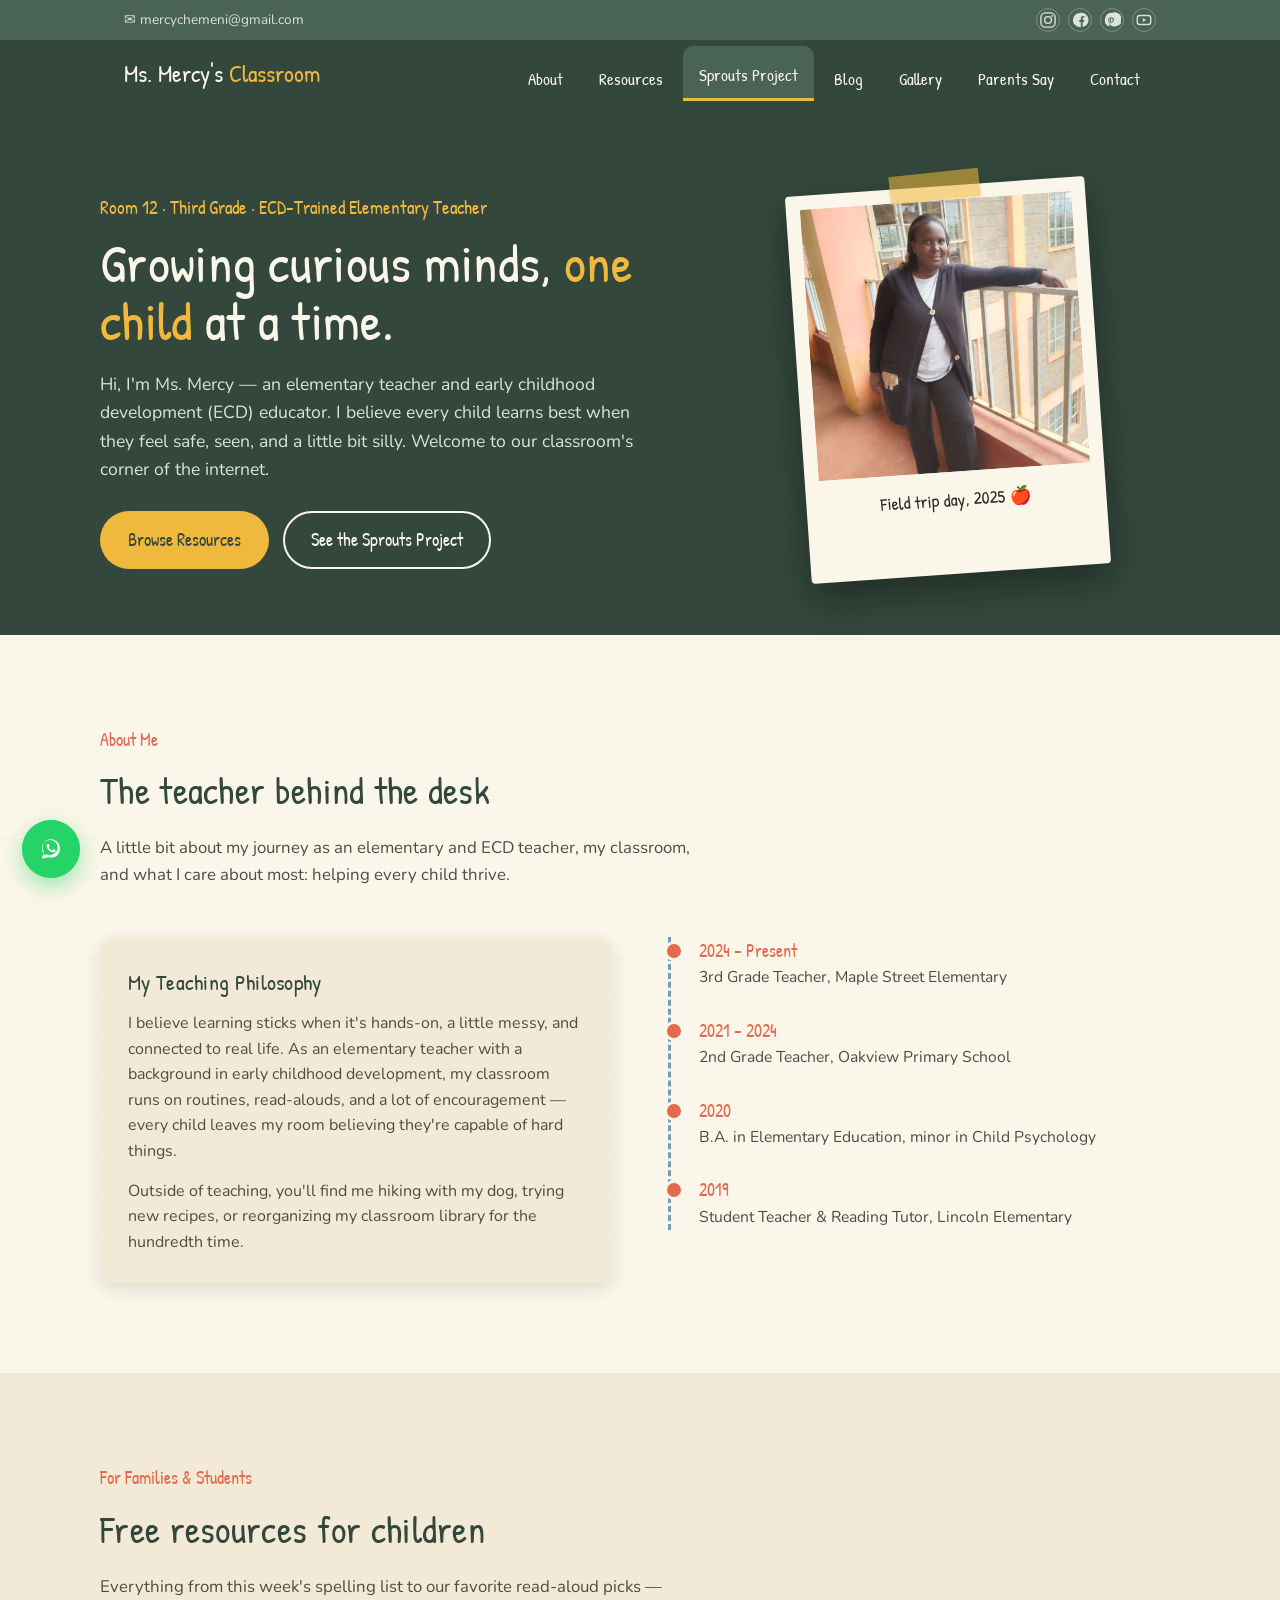
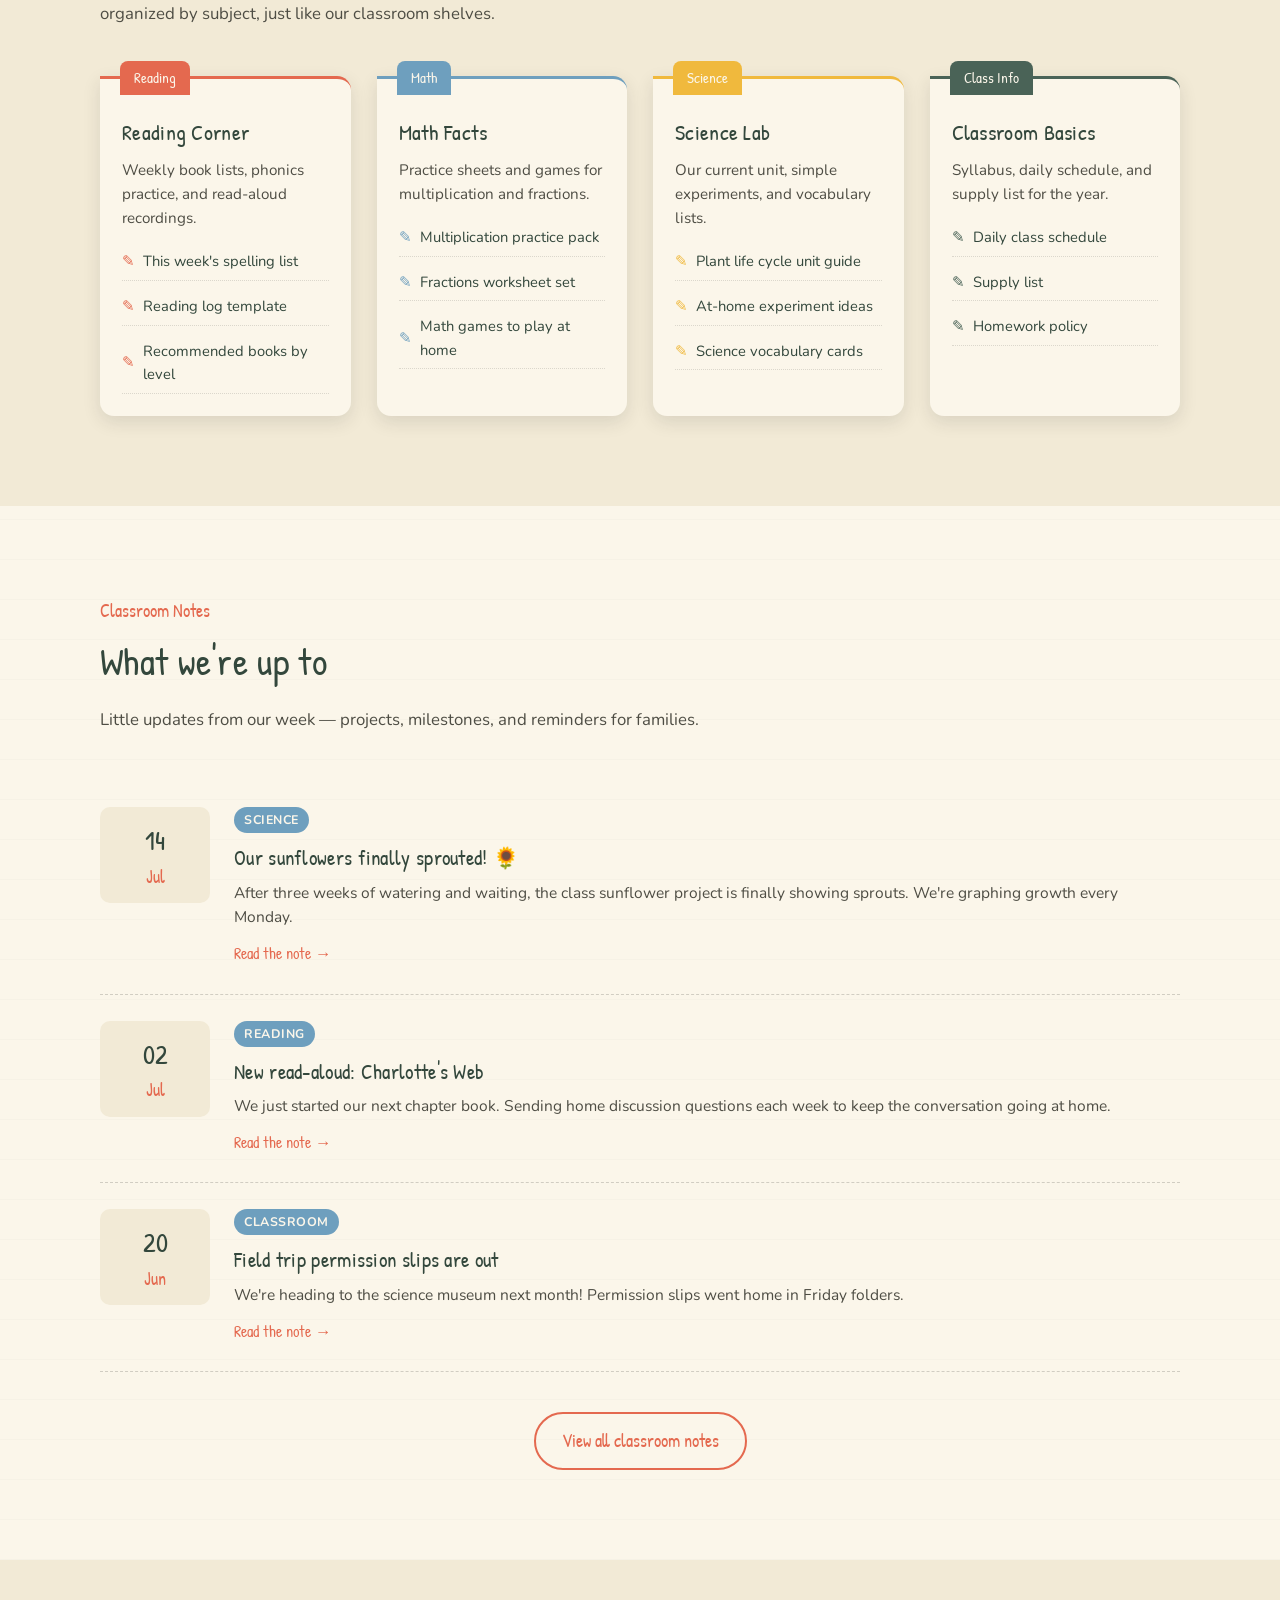
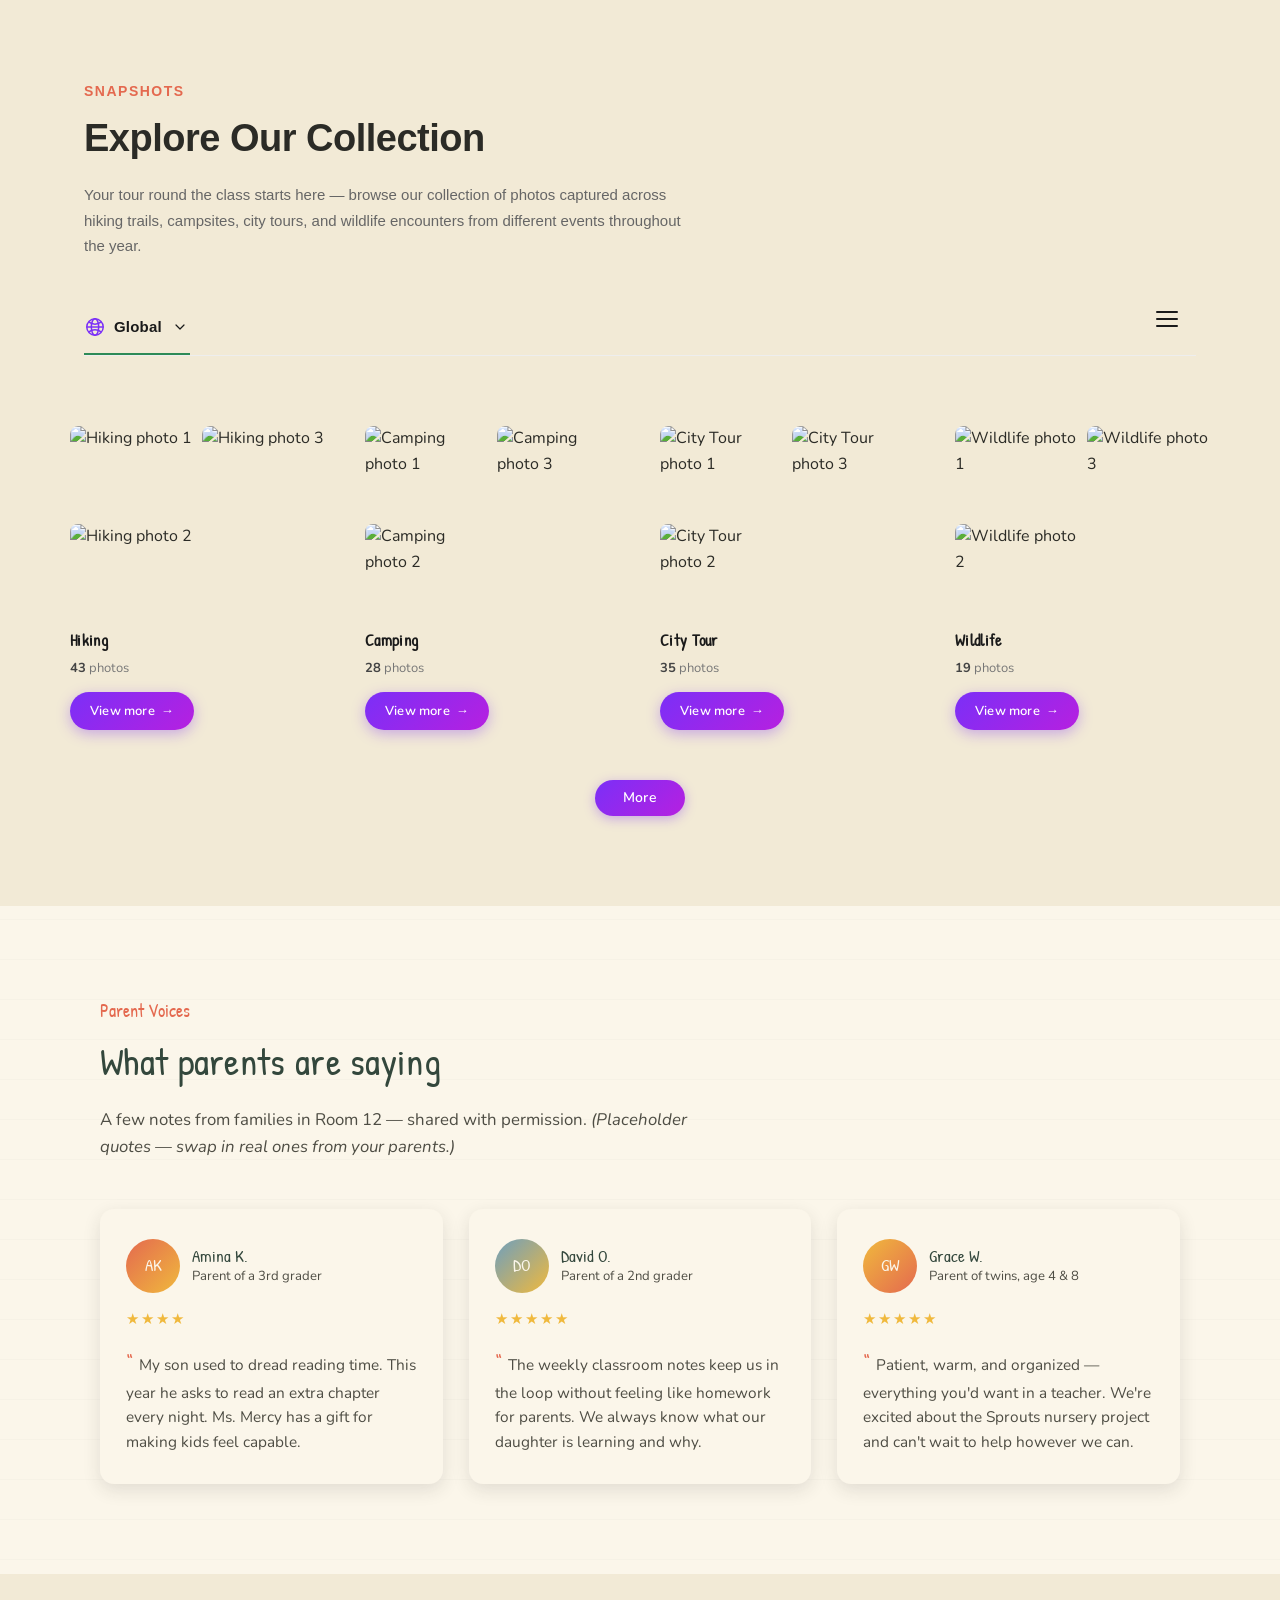
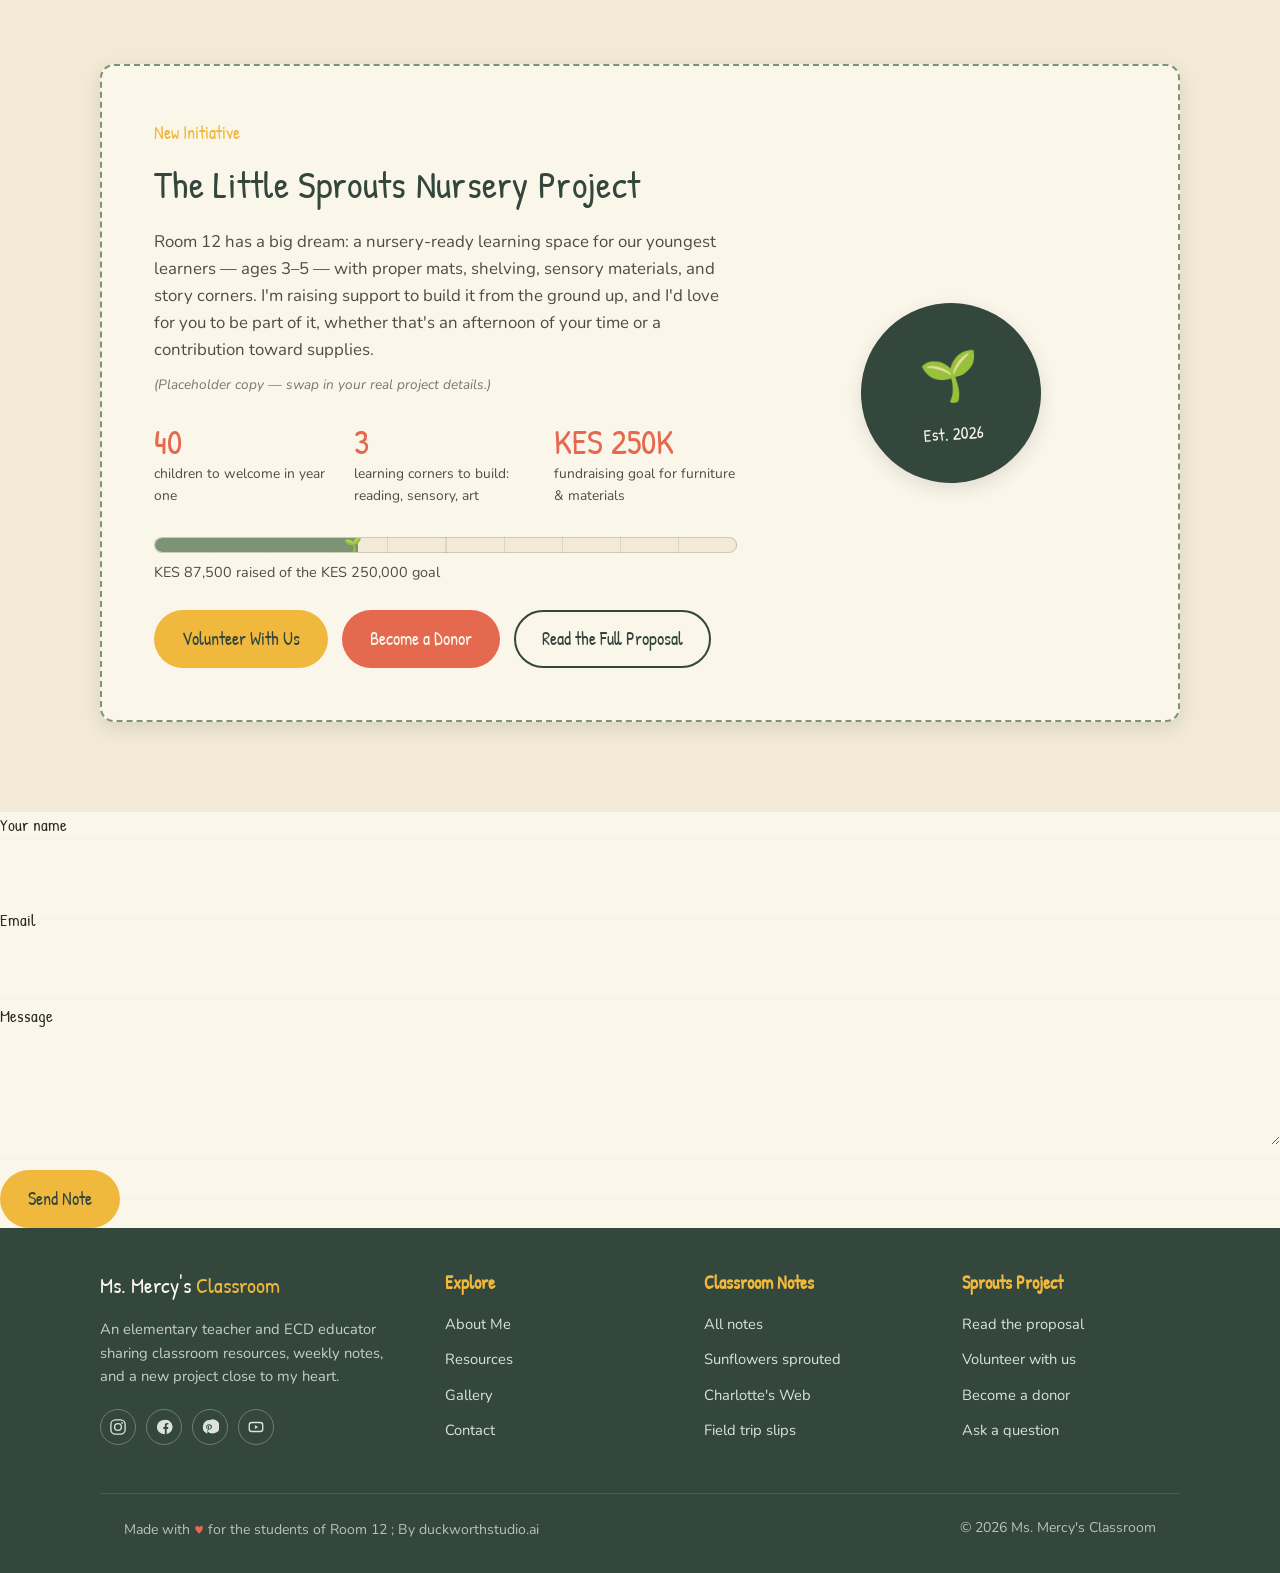
==== index.html @ c36500d6 "Connect contact form to Google Apps Script" ====
<!DOCTYPE html>
<html lang="en">
<head>
  <meta charset="UTF-8">
  <meta name="viewport" content="width=device-width, initial-scale=1.0">

  <title>Ms. Mercy | ECDE Teacher & ECD Educator</title>

  <meta
    name="description"
    content="Ms. Mercy is an ECDE teacher passionate about children's learning, creativity, reading, mathematics, science, and child development."
  >

  <meta
    name="keywords"
    content="ECDE teacher, ECD teacher, elementary teacher, early childhood educator, children, classroom resources, education"
  >

  <meta name="author" content="Ms. Mercy">
  <meta name="robots" content="index, follow">

  <link
    rel="canonical"
    href="https://duckworthstudio.github.io/mercy.ai/"
  >

  <!-- Open Graph -->
  <meta property="og:type" content="website">
  <meta
    property="og:url"
    content="https://duckworthstudio.github.io/mercy.ai/"
  >
  <meta
    property="og:title"
    content="Ms. Mercy | ECDE Teacher & ECD Educator"
  >
  <meta
    property="og:description"
    content="A dedicated teacher passionate about helping children learn, grow and thrive."
  >

  <!-- Fonts -->
  <link rel="preconnect" href="https://fonts.googleapis.com">

  <link
    href="https://fonts.googleapis.com/css2?family=Nunito:wght@400;600;700;800&family=Patrick+Hand&display=swap"
    rel="stylesheet"
  >

  <!-- CSS -->
  <link rel="stylesheet" href="portfolio.css">

  <style>
    .social-icon {
      width: 18px;
      height: 18px;
      display: inline-block;
      vertical-align: middle;
    }
  </style>
</head>

<body>

  <!-- Social icon sprite (hidden, referenced via <use> below) -->
  <svg style="position:absolute; width:0; height:0; overflow:hidden;" aria-hidden="true" xmlns:xlink="http://www.w3.org/1999/xlink">
    <defs>
      <symbol id="icon-instagram" viewBox="0 0 24 24">
        <rect x="2.5" y="2.5" width="19" height="19" rx="6" fill="none" stroke="currentColor" stroke-width="1.8"/>
        <circle cx="12" cy="12" r="4.5" fill="none" stroke="currentColor" stroke-width="1.8"/>
        <circle cx="17.5" cy="6.5" r="1.2" fill="currentColor"/>
      </symbol>
      <symbol id="icon-facebook" viewBox="0 0 24 24">
        <path fill="currentColor" d="M12 2.5a9.5 9.5 0 1 0 0 19 9.3 9.3 0 0 0 1.1-.06v-6.7h-2V12h2V9.8c0-2 1.2-3.1 3-3.1.85 0 1.75.15 1.75.15v1.95h-1c-1 0-1.3.6-1.3 1.25V12h2.2l-.35 2.74h-1.85v6.7A9.5 9.5 0 0 0 12 2.5Z"/>
      </symbol>
      <symbol id="icon-pinterest" viewBox="0 0 24 24">
        <path fill="currentColor" d="M12 2.5a9.5 9.5 0 0 0-3.46 18.35c-.05-.78-.09-1.98.02-2.83.1-.77.68-4.93.68-4.93s-.17-.35-.17-.86c0-.8.47-1.4 1.04-1.4.5 0 .74.37.74.81 0 .5-.32 1.24-.48 1.93-.14.58.29 1.05.86 1.05 1.04 0 1.83-1.1 1.83-2.68 0-1.4-1-2.38-2.44-2.38-1.66 0-2.64 1.25-2.64 2.54 0 .5.19 1.04.44 1.33.05.06.06.11.04.18l-.16.66c-.03.11-.09.13-.2.08-.76-.35-1.24-1.46-1.24-2.35 0-1.91 1.39-3.67 4-3.67 2.1 0 3.73 1.5 3.73 3.5 0 2.09-1.32 3.77-3.15 3.77-.62 0-1.2-.32-1.4-.7l-.38 1.46c-.14.53-.51 1.2-.76 1.6A9.5 9.5 0 1 0 12 2.5Z"/>
      </symbol>
      <symbol id="icon-youtube" viewBox="0 0 24 24">
        <rect x="3" y="6" width="18" height="12" rx="3.5" fill="none" stroke="currentColor" stroke-width="1.8"/>
        <path fill="currentColor" d="M10.5 9.5v5l4.5-2.5-4.5-2.5Z"/>
      </symbol>
    </defs>
  </svg>

  <!-- Accessibility -->
  <a href="#top" class="skip-link">
    Skip to content
  </a>

  <!-- ================= TOP BAR ================= -->

  <div class="top-bar">
    <div class="top-bar-inner">
      <a href="mailto:mercy.classroom@example.com" class="top-bar-email">
        ✉ mercychemeni@gmail.com
      </a>
      <div class="top-bar-socials" aria-label="Social links">
        <a href="#" aria-label="Instagram"><svg class="social-icon" aria-hidden="true"><use href="#icon-instagram" xlink:href="#icon-instagram"></use></svg></a>
        <a href="#" aria-label="Facebook"><svg class="social-icon" aria-hidden="true"><use href="#icon-facebook" xlink:href="#icon-facebook"></use></svg></a>
        <a href="#" aria-label="Pinterest"><svg class="social-icon" aria-hidden="true"><use href="#icon-pinterest" xlink:href="#icon-pinterest"></use></svg></a>
        <a href="#" aria-label="YouTube"><svg class="social-icon" aria-hidden="true"><use href="#icon-youtube" xlink:href="#icon-youtube"></use></svg></a>
      </div>
    </div>
  </div>


  <!-- ================= NAVIGATION ================= -->

  <nav class="navbar" aria-label="Main navigation">

    <div class="nav-inner">

      <a href="#top" class="brand">
        Ms. Mercy's
        <span>Classroom</span>
      </a>

      <button
        class="nav-toggle"
        id="nav-toggle"
        type="button"
        aria-label="Open navigation menu"
        aria-expanded="false"
        aria-controls="nav-tabs"
      >
        ☰
      </button>

      <ul class="tabs" id="nav-tabs">

        <li>
          <a href="#about">About</a>
        </li>

        <li>
          <a href="#resources">Resources</a>
        </li>

        <li>
          <a href="#project">Sprouts Project</a>
        </li>

        <li>
          <a href="blog.html">Blog</a>
        </li>

        <li>
          <a href="#gallery">Gallery</a>
        </li>

        <li>
          <a href="#testimonials">Parents Say</a>
        </li>

        <li>
          <a href="#contact">Contact</a>
        </li>

      </ul>

    </div>

  </nav>


  <!-- ================= HERO ================= -->

  <header class="hero" id="top">

    <div class="wrap hero-grid">

      <div class="hero-content">

        <span class="hero-eyebrow">
          Room 12 · Third Grade · ECD-Trained Elementary Teacher
        </span>

        <h1>
          Growing curious minds,
          <em>one child</em>
          at a time.
        </h1>

        <p>
          Hi, I'm Ms. Mercy — an elementary teacher and early childhood
          development (ECD) educator. I believe every child learns best
          when they feel safe, seen, and a little bit silly.
          Welcome to our classroom's corner of the internet.
        </p>

        <div class="btn-row">

          <a href="#resources" class="btn btn-primary">
            Browse Resources
          </a>

          <a href="#project" class="btn btn-ghost">
            See the Sprouts Project
          </a>

        </div>

      </div>


      <figure class="polaroid">

        <div class="tape"></div>

        <div
          class="photo"
          role="img"
          src="/port.mgs/tr.mercy3.jpg"
          aria-label="Placeholder photo of Ms. Mercy"
        >
        <img src="/port.mgs/tr.mercy3.jpg" alt="">
          Photo of
          <br>
          Ms. Mercy
        </div>

        <figcaption>
          Field trip day, 2025 🍎
        </figcaption>

      </figure>

    </div>

  </header>


  <!-- ================= ABOUT ================= -->

  <section id="about" class="reveal">

    <div class="wrap">

      <span class="eyebrow">
        About Me
      </span>

      <h2 class="section-title">
        The teacher behind the desk
      </h2>

      <p class="section-lede">
        A little bit about my journey as an elementary and ECD teacher,
        my classroom, and what I care about most:
        helping every child thrive.
      </p>


      <div class="about-grid">

        <div class="about-card">

          <h3>
            My Teaching Philosophy
          </h3>

          <p class="philosophy-text philosophy-text-spaced">
            I believe learning sticks when it's hands-on, a little messy,
            and connected to real life. As an elementary teacher with a
            background in early childhood development, my classroom runs
            on routines, read-alouds, and a lot of encouragement — every
            child leaves my room believing they're capable of hard things.
          </p>

          <p class="philosophy-text">
            Outside of teaching, you'll find me hiking with my dog,
            trying new recipes, or reorganizing my classroom library
            for the hundredth time.
          </p>

        </div>


        <ul class="timeline">

          <li>
            <span class="yr">
              2024 – Present
            </span>

            <span class="desc">
              3rd Grade Teacher, Maple Street Elementary
            </span>
          </li>

          <li>
            <span class="yr">
              2021 – 2024
            </span>

            <span class="desc">
              2nd Grade Teacher, Oakview Primary School
            </span>
          </li>

          <li>
            <span class="yr">
              2020
            </span>

            <span class="desc">
              B.A. in Elementary Education, minor in Child Psychology
            </span>
          </li>

          <li>
            <span class="yr">
              2019
            </span>

            <span class="desc">
              Student Teacher & Reading Tutor, Lincoln Elementary
            </span>
          </li>

        </ul>

      </div>

    </div>

  </section>


  <!-- ================= RESOURCES ================= -->

  <section
    id="resources"
    class="reveal section-paper-dark"
  >

    <div class="wrap">

      <span class="eyebrow">
        For Families & Students
      </span>

      <h2 class="section-title">
        Free resources for children
      </h2>

      <p class="section-lede">
        Everything from this week's spelling list to our favorite
        read-aloud picks — organized by subject, just like our
        classroom shelves.
      </p>


      <div class="folder-grid">


        <!-- Reading -->

        <div class="folder folder-coral">

          <span class="folder-tab">
            Reading
          </span>

          <h3>
            Reading Corner
          </h3>

          <p>
            Weekly book lists, phonics practice,
            and read-aloud recordings.
          </p>

          <ul>

            <li>
              <a href="#">
                This week's spelling list
              </a>
            </li>

            <li>
              <a href="#">
                Reading log template
              </a>
            </li>

            <li>
              <a href="#">
                Recommended books by level
              </a>
            </li>

          </ul>

        </div>


        <!-- Math -->

        <div class="folder folder-sky">

          <span class="folder-tab">
            Math
          </span>

          <h3>
            Math Facts
          </h3>

          <p>
            Practice sheets and games for
            multiplication and fractions.
          </p>

          <ul>

            <li>
              <a href="#">
                Multiplication practice pack
              </a>
            </li>

            <li>
              <a href="#">
                Fractions worksheet set
              </a>
            </li>

            <li>
              <a href="#">
                Math games to play at home
              </a>
            </li>

          </ul>

        </div>


        <!-- Science -->

        <div class="folder folder-pencil">

          <span class="folder-tab">
            Science
          </span>

          <h3>
            Science Lab
          </h3>

          <p>
            Our current unit, simple experiments,
            and vocabulary lists.
          </p>

          <ul>

            <li>
              <a href="#">
                Plant life cycle unit guide
              </a>
            </li>

            <li>
              <a href="#">
                At-home experiment ideas
              </a>
            </li>

            <li>
              <a href="#">
                Science vocabulary cards
              </a>
            </li>

          </ul>

        </div>


        <!-- Class Info -->

        <div class="folder folder-board">

          <span class="folder-tab">
            Class Info
          </span>

          <h3>
            Classroom Basics
          </h3>

          <p>
            Syllabus, daily schedule,
            and supply list for the year.
          </p>

          <ul>

            <li>
              <a href="#">
                Daily class schedule
              </a>
            </li>

            <li>
              <a href="#">
                Supply list
              </a>
            </li>

            <li>
              <a href="#">
                Homework policy
              </a>
            </li>

          </ul>

        </div>

      </div>

    </div>

  </section>


  <!-- ================= BLOG ================= -->

  <section id="blog" class="reveal">

    <div class="wrap">

      <span class="eyebrow">
        Classroom Notes
      </span>

      <h2 class="section-title">
        What we're up to
      </h2>

      <p class="section-lede">
        Little updates from our week — projects,
        milestones, and reminders for families.
      </p>


      <div class="blog-list">


        <article class="blog-item">

          <time
            class="blog-date"
            datetime="2026-07-14"
          >
            <span class="day">14</span>
            Jul
          </time>

          <div>

            <span class="tag">
              Science
            </span>

            <h3>
              <a href="blog-sunflowers.html">Our sunflowers finally sprouted! 🌻</a>
            </h3>

            <p>
              After three weeks of watering and waiting,
              the class sunflower project is finally showing
              sprouts. We're graphing growth every Monday.
            </p>

            <a class="read-more" href="blog-sunflowers.html">Read the note →</a>

          </div>

        </article>


        <article class="blog-item">

          <time
            class="blog-date"
            datetime="2026-07-02"
          >
            <span class="day">02</span>
            Jul
          </time>

          <div>

            <span class="tag">
              Reading
            </span>

            <h3>
              <a href="blog-charlottes-web.html">New read-aloud: Charlotte's Web</a>
            </h3>

            <p>
              We just started our next chapter book.
              Sending home discussion questions each week
              to keep the conversation going at home.
            </p>

            <a class="read-more" href="blog-charlottes-web.html">Read the note →</a>

          </div>

        </article>


        <article class="blog-item">

          <time
            class="blog-date"
            datetime="2026-06-20"
          >
            <span class="day">20</span>
            Jun
          </time>

          <div>

            <span class="tag">
              Classroom
            </span>

            <h3>
              <a href="blog-permission-slips.html">Field trip permission slips are out</a>
            </h3>

            <p>
              We're heading to the science museum next month!
              Permission slips went home in Friday folders.
            </p>

            <a class="read-more" href="blog-permission-slips.html">Read the note →</a>

          </div>

        </article>

      </div>

      <div class="blog-viewall">
        <a href="blog.html" class="btn btn-outline">View all classroom notes</a>
      </div>

    </div>

  </section>


  <!-- ================= GALLERY ================= -->

  <section
    id="gallery"
    class="reveal section-paper-dark"
  >
      <div class="gallery-header">
            <h4>Snapshots</h4>
            <h2>Explore Our Collection</h2>
            <p class="section-desc">Your tour round the class starts here — browse our collection of
                photos captured across hiking trails, campsites, city tours, and wildlife encounters
                from different events throughout the year.</p>

            <div class="toolbar">
                <div class="toolbar-left" id="toolbarLeft">
                    <svg class="globe-icon" viewBox="0 0 24 24" fill="none" xmlns="http://www.w3.org/2000/svg">
                        <circle cx="12" cy="12" r="9" stroke="currentColor" stroke-width="1.6"/>
                        <ellipse cx="12" cy="12" rx="4" ry="9" stroke="currentColor" stroke-width="1.6"/>
                        <line x1="3" y1="12" x2="21" y2="12" stroke="currentColor" stroke-width="1.6"/>
                        <path d="M5 6.5C7 8 9.5 9 12 9s5-1 7-2.5" stroke="currentColor" stroke-width="1.6"/>
                        <path d="M5 17.5C7 16 9.5 15 12 15s5 1 7 2.5" stroke="currentColor" stroke-width="1.6"/>
                    </svg>
                    <span class="toolbar-title" id="toolbarTitle">Global</span>
                    <button class="toolbar-arrow-btn" id="toolbarArrowBtn" aria-label="Show categories">
                        <svg class="toolbar-arrow" viewBox="0 0 24 24" fill="none" xmlns="http://www.w3.org/2000/svg">
                            <path d="M6 9l6 6 6-6" stroke="currentColor" stroke-width="1.8" stroke-linecap="round" stroke-linejoin="round"/>
                        </svg>
                    </button>
                    <div class="category-dropdown" id="categoryDropdown"></div>
                </div>
                <button class="hamburger-btn" aria-label="Menu">
                    <span></span>
                    <span></span>
                    <span></span>
                </button>
            </div>
        </div>

        <!-- ===== FILTERED GRID ===== -->
        <div class="filtered-grid" id="filteredGrid"></div>

        <!-- ===== CONTENT – all cards ===== -->
        <div class="content">

            <!-- ===== FIRST ROW (always visible) ===== -->
            <div class="card" data-title="Hiking">
                <div class="image_container">
                    <div class="content1">
                        <img src="./images/1755953469419.jpg" alt="Hiking photo 1">
                        <img src="./images/1741106650280.jpg" alt="Hiking photo 2">
                    </div>
                    <div class="content2">
                        <img src="./images/1763843669603.jpg" alt="Hiking photo 3">
                    </div>
                </div>
                <div class="description">
                    <h3 class="card-title">Hiking</h3>
                    <p class="photo-count"><span class="count-num">43</span> photos</p>
                    <button class="view-btn">View more</button>
                </div>
            </div>

            <div class="card" data-title="Camping">
                <div class="image_container">
                    <div class="content1">
                        <img src="./images/1755953469419.jpg" alt="Camping photo 1">
                        <img src="./images/1784879021336.jpg" alt="Camping photo 2">
                    </div>
                    <div class="content2">
                        <img src="./images/1771046326899.jpg" alt="Camping photo 3">
                    </div>
                </div>
                <div class="description">
                    <h3 class="card-title">Camping</h3>
                    <p class="photo-count"><span class="count-num">28</span> photos</p>
                    <button class="view-btn">View more</button>
                </div>
            </div>

            <div class="card" data-title="City Tour">
                <div class="image_container">
                    <div class="content1">
                        <img src="./images/1741106650280.jpg" alt="City Tour photo 1">
                        <img src="./images/1774967490290.jpg" alt="City Tour photo 2">
                    </div>
                    <div class="content2">
                        <img src="./images/1782142311839.jpg" alt="City Tour photo 3">
                    </div>
                </div>
                <div class="description">
                    <h3 class="card-title">City Tour</h3>
                    <p class="photo-count"><span class="count-num">35</span> photos</p>
                    <button class="view-btn">View more</button>
                </div>
            </div>

            <div class="card" data-title="Wildlife">
                <div class="image_container">
                    <div class="content1">
                        <img src="./images/1768444789006.jpg" alt="Wildlife photo 1">
                        <img src="./images/1783578538023.jpg" alt="Wildlife photo 2">
                    </div>
                    <div class="content2">
                        <img src="./images/1769133202348.jpg" alt="Wildlife photo 3">
                    </div>
                </div>
                <div class="description">
                    <h3 class="card-title">Wildlife</h3>
                    <p class="photo-count"><span class="count-num">19</span> photos</p>
                    <button class="view-btn">View more</button>
                </div>
            </div>

            <!-- ===== HIDDEN ROWS (second row) ===== -->
            <div class="hidden-rows" id="hiddenRows">

                <div class="card" data-title="Mountain">
                    <div class="image_container">
                        <div class="content1">
                            <img src="./images/1755953469419.jpg" alt="Mountain photo 1">
                            <img src="./images/1741106650280.jpg" alt="Mountain photo 2">
                        </div>
                        <div class="content2">
                            <img src="./images/1763843669603.jpg" alt="Mountain photo 3">
                        </div>
                    </div>
                    <div class="description">
                        <h3 class="card-title">Mountain</h3>
                        <p class="photo-count"><span class="count-num">31</span> photos</p>
                        <button class="view-btn">View more</button>
                    </div>
                </div>

                <div class="card" data-title="Beach">
                    <div class="image_container">
                        <div class="content1">
                            <img src="./images/1784879021336.jpg" alt="Beach photo 1">
                            <img src="./images/1771046326899.jpg" alt="Beach photo 2">
                        </div>
                        <div class="content2">
                            <img src="./images/1769133202348.jpg" alt="Beach photo 3">
                        </div>
                    </div>
                    <div class="description">
                        <h3 class="card-title">Beach</h3>
                        <p class="photo-count"><span class="count-num">26</span> photos</p>
                        <button class="view-btn">View more</button>
                    </div>
                </div>

                <div class="card" data-title="Ski">
                    <div class="image_container">
                        <div class="content1">
                            <img src="./images/1768444789006.jpg" alt="Ski photo 1">
                            <img src="./images/1783578538023.jpg" alt="Ski photo 2">
                        </div>
                        <div class="content2">
                            <img src="./images/1782142311839.jpg" alt="Ski photo 3">
                        </div>
                    </div>
                    <div class="description">
                        <h3 class="card-title">Ski</h3>
                        <p class="photo-count"><span class="count-num">22</span> photos</p>
                        <button class="view-btn">View more</button>
                    </div>
                </div>

                <div class="card" data-title="Safari">
                    <div class="image_container">
                        <div class="content1">
                            <img src="./images/1774967490290.jpg" alt="Safari photo 1">
                            <img src="./images/1755953469419.jpg" alt="Safari photo 2">
                        </div>
                        <div class="content2">
                            <img src="./images/1769133202348.jpg" alt="Safari photo 3">
                        </div>
                    </div>
                    <div class="description">
                        <h3 class="card-title">Safari</h3>
                        <p class="photo-count"><span class="count-num">18</span> photos</p>
                        <button class="view-btn">View more</button>
                    </div>
                </div>

            </div> <!-- end hidden-rows -->
        </div> <!-- end content -->

        <!-- ===== "MORE" BUTTON – outside .content, at the bottom ===== -->
        <div class="more-wrapper">
            <button class="more-btn" id="moreBtn">More</button>
        </div>

    </section>

    <!-- ===== OVERLAY ===== -->
    <div class="gallery-overlay" id="galleryOverlay">
        <div class="gallery-overlay-header">
            <h2 id="galleryTitle"></h2>
            <button class="gallery-close" id="galleryClose" aria-label="Close">&times;</button>
        </div>
        <div class="gallery-grid" id="galleryGrid"></div>
    </div>

  </section>


  <!-- ================= TESTIMONIALS ================= -->

  <section id="testimonials" class="reveal">

    <div class="wrap">

      <span class="eyebrow">
        Parent Voices
      </span>

      <h2 class="section-title">
        What parents are saying
      </h2>

      <p class="section-lede">
        A few notes from families in Room 12 —
        shared with permission.
        <em>(Placeholder quotes — swap in real ones from your parents.)</em>
      </p>

      <div class="testimonial-grid">

        <article class="testimonial-card">

          <div class="testimonial-top">
            <div class="testimonial-avatar sq-art" role="img" aria-label="Photo of Amina K.">
              <img src="images/parents/amina-k.jpg" alt="Photo of Amina K."
                   onerror="this.style.display='none'; this.nextElementSibling.style.display='flex';">
              <span class="avatar-initials" aria-hidden="true">AK</span>
            </div>
            <div class="testimonial-name">
              Amina K.
              <span>Parent of a 3rd grader</span>
            </div>
          </div>

          <span class="testimonial-stars" aria-label="4 out of 5 stars">★★★★</span>

          <p class="testimonial-quote">
            My son used to dread reading time. This year he asks to read
            an extra chapter every night. Ms. Mercy has a gift for
            making kids feel capable.
          </p>

        </article>

        <article class="testimonial-card">

          <div class="testimonial-top">
            <div class="testimonial-avatar sq-sky" role="img" aria-label="Photo of David O.">
              <img src="images/parents/david-o.jpg" alt="Photo of David O."
                   onerror="this.style.display='none'; this.nextElementSibling.style.display='flex';">
              <span class="avatar-initials" aria-hidden="true">DO</span>
            </div>
            <div class="testimonial-name">
              David O.
              <span>Parent of a 2nd grader</span>
            </div>
          </div>

          <span class="testimonial-stars" aria-label="5 out of 5 stars">★★★★★</span>

          <p class="testimonial-quote">
            The weekly classroom notes keep us in the loop without
            feeling like homework for parents. We always know what our
            daughter is learning and why.
          </p>

        </article>

        <article class="testimonial-card">

          <div class="testimonial-top">
            <div class="testimonial-avatar sq-pencil" role="img" aria-label="Photo of Grace W.">
              <img src="images/parents/grace-w.jpg" alt="Photo of Grace W."
                   onerror="this.style.display='none'; this.nextElementSibling.style.display='flex';">
              <span class="avatar-initials" aria-hidden="true">GW</span>
            </div>
            <div class="testimonial-name">
              Grace W.
              <span>Parent of twins, age 4 &amp; 8</span>
            </div>
          </div>

          <span class="testimonial-stars" aria-label="5 out of 5 stars">★★★★★</span>

          <p class="testimonial-quote">
            Patient, warm, and organized — everything you'd want in a
            teacher. We're excited about the Sprouts nursery project
            and can't wait to help however we can.
          </p>

        </article>

      </div>

    </div>

  </section>


  <!-- ================= SPROUTS PROJECT ================= -->

  <section id="project" class="reveal section-project">

    <div class="wrap">

      <div class="project-card">

        <div class="project-copy">

          <span class="eyebrow eyebrow-pencil">
            New Initiative
          </span>

          <h2 class="section-title">
            The Little Sprouts Nursery Project
          </h2>

          <p class="section-lede project-lede">
            Room 12 has a big dream: a nursery-ready learning space for
            our youngest learners — ages 3–5 — with proper mats, shelving,
            sensory materials, and story corners. I'm raising support to
            build it from the ground up, and I'd love for you to be part
            of it, whether that's an afternoon of your time or a
            contribution toward supplies.
            <em>(Placeholder copy — swap in your real project details.)</em>
          </p>

          <ul class="project-stats">

            <li>
              <span class="num">40</span>
              <span class="label">children to welcome in year one</span>
            </li>

            <li>
              <span class="num">3</span>
              <span class="label">learning corners to build: reading, sensory, art</span>
            </li>

            <li>
              <span class="num">KES 250K</span>
              <span class="label">fundraising goal for furniture &amp; materials</span>
            </li>

          </ul>

          <div class="progress-track" role="img" aria-label="35 percent of fundraising goal reached">
            <div class="progress-fill" style="width: 35%;"></div>
          </div>
          <span class="progress-caption">KES 87,500 raised of the KES 250,000 goal</span>

          <div class="btn-row project-btn-row">

            <a href="project.html#volunteer" class="btn btn-primary">
              Volunteer With Us
            </a>

            <a href="project.html#donate" class="btn btn-coral">
              Become a Donor
            </a>

            <a href="project.html" class="btn btn-ghost-dark">
              Read the Full Proposal
            </a>

          </div>

        </div>

        <div class="project-visual" aria-hidden="true">
          <div class="seed-badge">
            <span class="seed-emoji">🌱</span>
            <span>Est. 2026</span>
          </div>
        </div>

      </div>

    </div>

  </section>


  <!-- ================= CONTACT ================= -->


<form id="contact-form">

  <div class="field">

    <label for="name">
      Your name
    </label>

    <input
      id="name"
      name="name"
      type="text"
      autocomplete="name"
      maxlength="100"
      required
    >

  </div>


  <div class="field">

    <label for="email">
      Email
    </label>

    <input
      id="email"
      name="email"
      type="email"
      autocomplete="email"
      maxlength="254"
      required
    >

  </div>


  <div class="field">

    <label for="message">
      Message
    </label>

    <textarea
      id="message"
      name="message"
      maxlength="5000"
      required
    ></textarea>

  </div>


  <button
    type="submit"
    class="btn btn-primary"
    id="submit-btn"
  >
    Send Note
  </button>


  <p
    id="sent-msg"
    class="sent-message"
    role="status"
    aria-live="polite"
    hidden
  ></p>

</form>


<script>

const GOOGLE_SCRIPT_URL =
  "https://script.google.com/macros/s/AKfycbxafpNf1tUj3c_50qbVqpstgvjFafHBWxvFTWZXHAnATQ8adMNPVIqAqPxuJi3J7NsX/exec";


const form = document.getElementById("contact-form");
const submitBtn = document.getElementById("submit-btn");
const sentMsg = document.getElementById("sent-msg");


form.addEventListener("submit", async function(event) {

  event.preventDefault();

  submitBtn.disabled = true;
  submitBtn.textContent = "Sending...";

  sentMsg.hidden = true;


  // Get form values.
  const name =
    document.getElementById("name").value.trim();

  const email =
    document.getElementById("email").value.trim();

  const message =
    document.getElementById("message").value.trim();


  // Basic frontend validation.
  if (!name || !email || !message) {

    showMessage(
      "Please complete all fields.",
      false
    );

    resetButton();
    return;
  }


  const emailPattern =
    /^[^\s@]+@[^\s@]+\.[^\s@]+$/;


  if (!emailPattern.test(email)) {

    showMessage(
      "Please enter a valid email address.",
      false
    );

    resetButton();
    return;
  }


  const payload = {
    name: name,
    email: email,
    message: message
  };


  try {

    const response = await fetch(
      GOOGLE_SCRIPT_URL,
      {
        method: "POST",

        headers: {
          "Content-Type": "text/plain;charset=utf-8"
        },

        body: JSON.stringify(payload)
      }
    );


    const result = await response.json();


    if (!result.success) {

      throw new Error(
        result.error ||
        "Unable to send your message."
      );

    }


    // Email has been sent successfully.
    showMessage(
      "Thanks! Your note has been sent. 💌",
      true
    );


    form.reset();


    /*
      Open WhatsApp with the same submission.

      This does NOT automatically send the message.
      The visitor will see the WhatsApp conversation
      with the message already typed and can press Send.
    */
    if (result.whatsappUrl) {

      window.open(
        result.whatsappUrl,
        "_blank"
      );

    }


  } catch (error) {

    console.error(error);

    showMessage(
      "Sorry, your message could not be sent. Please try again.",
      false
    );

  }


  resetButton();

});


function showMessage(message, success) {

  sentMsg.textContent = message;

  sentMsg.hidden = false;

}


function resetButton() {

  submitBtn.disabled = false;

  submitBtn.textContent = "Send Note";

}

</script>


  <!-- ================= FOOTER ================= -->

  <footer class="site-footer">

    <div class="wrap footer-grid">

      <div class="footer-col footer-brand">

        <a href="#top" class="brand footer-brand-link">
          Ms. Mercy's
          <span>Classroom</span>
        </a>

        <p>
          An elementary teacher and ECD educator sharing classroom
          resources, weekly notes, and a new project close to my heart.
        </p>

        <div class="footer-socials" aria-label="Social links">
          <a href="#" aria-label="Instagram"><svg class="social-icon" aria-hidden="true"><use href="#icon-instagram" xlink:href="#icon-instagram"></use></svg></a>
          <a href="#" aria-label="Facebook"><svg class="social-icon" aria-hidden="true"><use href="#icon-facebook" xlink:href="#icon-facebook"></use></svg></a>
          <a href="#" aria-label="Pinterest"><svg class="social-icon" aria-hidden="true"><use href="#icon-pinterest" xlink:href="#icon-pinterest"></use></svg></a>
          <a href="#" aria-label="YouTube"><svg class="social-icon" aria-hidden="true"><use href="#icon-youtube" xlink:href="#icon-youtube"></use></svg></a>
        </div>

      </div>

      <div class="footer-col">
        <h4>Explore</h4>
        <ul>
          <li><a href="#about">About Me</a></li>
          <li><a href="#resources">Resources</a></li>
          <li><a href="#gallery">Gallery</a></li>
          <li><a href="#contact">Contact</a></li>
        </ul>
      </div>

      <div class="footer-col">
        <h4>Classroom Notes</h4>
        <ul>
          <li><a href="blog.html">All notes</a></li>
          <li><a href="blog-sunflowers.html">Sunflowers sprouted</a></li>
          <li><a href="blog-charlottes-web.html">Charlotte's Web</a></li>
          <li><a href="blog-permission-slips.html">Field trip slips</a></li>
        </ul>
      </div>

      <div class="footer-col">
        <h4>Sprouts Project</h4>
        <ul>
          <li><a href="project.html">Read the proposal</a></li>
          <li><a href="project.html#volunteer">Volunteer with us</a></li>
          <li><a href="project.html#donate">Become a donor</a></li>
          <li><a href="#contact">Ask a question</a></li>
        </ul>
      </div>

    </div>

    <div class="footer-bottom">
      <p>
        Made with
        <span class="hand">♥</span>
        for the students of Room 12 ; By duckworthstudio.ai
      </p>

      <p class="footer-copyright">
        © 2026 Ms. Mercy's Classroom
      </p>
    </div>

  </footer>


  <!-- ================= FLOATING BUTTONS ================= -->

  <button
    id="back-to-top"
    class="back-to-top"
    type="button"
    aria-label="Back to top"
  >
    ↑
  </button>

  <a
    class="whatsapp-btn"
    href="https://wa.me/254726995888?text=Hi%20Ms.%20Mercy%2C%20I%20found%20your%20site%20and%20wanted%20to%20chat!"
    target="_blank"
    rel="noopener"
    aria-label="Chat on WhatsApp"
  >
    <span class="whatsapp-ripple" aria-hidden="true"></span>
    <svg class="whatsapp-icon" viewBox="0 0 32 32" fill="none" xmlns="http://www.w3.org/2000/svg" aria-hidden="true">
      <path d="M16.02 3C9.4 3 4 8.36 4 14.94c0 2.24.62 4.34 1.7 6.14L4 29l8.13-2.13a12.96 12.96 0 0 0 3.9.6h.01c6.6 0 12-5.36 12-11.94C28 8.36 22.6 3 16.02 3Zm0 21.7h-.01a10.7 10.7 0 0 1-5.46-1.5l-.39-.23-4.83 1.27 1.29-4.7-.25-.4a9.9 9.9 0 0 1-1.52-5.2c0-5.47 4.47-9.92 9.98-9.92 5.5 0 9.98 4.45 9.98 9.92 0 5.47-4.48 9.76-9.79 9.76Zm5.47-7.43c-.3-.15-1.76-.87-2.03-.96-.27-.1-.47-.15-.67.15-.2.3-.77.96-.94 1.15-.17.2-.35.22-.65.07-.3-.15-1.24-.46-2.37-1.47-.88-.78-1.47-1.75-1.64-2.05-.17-.3-.02-.46.13-.6.13-.13.3-.35.45-.52.15-.17.2-.3.3-.5.1-.2.05-.37-.02-.52-.08-.15-.67-1.62-.92-2.22-.24-.58-.49-.5-.67-.5-.17-.01-.37-.01-.57-.01-.2 0-.52.07-.79.37-.27.3-1.04 1.02-1.04 2.48s1.06 2.88 1.21 3.08c.15.2 2.1 3.2 5.08 4.49.71.3 1.26.49 1.69.62.71.23 1.36.2 1.87.12.57-.08 1.76-.72 2-1.42.25-.7.25-1.3.17-1.42-.07-.13-.27-.2-.57-.35Z" fill="#fff"/>
    </svg>
  </a>


  <!-- JavaScript -->
  <script src="portfolio.js"></script>
   <script src="gallery.js"></script>

</body>
</html>
---- portfolio.css ----
/* =========================================================
   MS. MERCY'S CLASSROOM — MAIN STYLESHEET
   (merged from portfolio.css + picsection.css)
========================================================= */

:root {
  --paper: #FBF6EA;
  --paper-dark: #F2EAD6;
  --chalkboard: #33473C;
  --chalkboard-light: #4A6357;
  --pencil: #F0B93D;
  --coral: #E4694F;
  --sky: #6E9FBE;
  --moss: #7C9473;
  --ink: #2B2B26;
  --ink-soft: #4E4D44;
  --radius: 14px;
  --shadow: 0 6px 18px rgba(43, 43, 38, 0.12);
  --accent: #7b2ff7;
  --accent-2: #b620e0;
}

/* =========================================================
   RESET & BASE
========================================================= */

* {
  box-sizing: border-box;
  margin: 0;
  padding: 0;
}

html {
  scroll-behavior: smooth;
  overflow-x: hidden;
}

body {
  font-family: "Nunito", sans-serif;
  background: var(--paper);
  color: var(--ink);
  line-height: 1.6;
  background-image: linear-gradient(var(--paper) 39px, rgba(43, 43, 38, 0.045) 40px);
  background-size: 100% 40px;
}

h1, h2, h3, .hand {
  font-family: "Patrick Hand", cursive;
  font-weight: 400;
  letter-spacing: 0.3px;
}

a {
  color: inherit;
  text-decoration: none;
}

img {
  max-width: 100%;
  display: block;
}

button, input, textarea {
  font: inherit;
}

section {
  padding: 90px 24px;
}

.wrap {
  width: min(1080px, 100%);
  margin: 0 auto;
}

:focus-visible {
  outline: 3px solid var(--sky);
  outline-offset: 3px;
}

/* =========================================================
   ACCESSIBILITY
========================================================= */

.skip-link {
  position: absolute;
  left: -9999px;
  top: 0;
  z-index: 200;
  background: var(--pencil);
  color: var(--chalkboard);
  padding: 12px 20px;
  font-family: "Patrick Hand", cursive;
  font-size: 1.1rem;
  border-radius: 0 0 10px 0;
}

.skip-link:focus {
  left: 0;
}

/* =========================================================
   SCROLL REVEAL
========================================================= */

.reveal {
  opacity: 0;
  transform: translateY(18px);
  transition: opacity 0.6s ease, transform 0.6s ease;
}

.reveal.in-view {
  opacity: 1;
  transform: translateY(0);
}

@media (prefers-reduced-motion: reduce) {
  html { scroll-behavior: auto; }

  *, *::before, *::after {
    animation-duration: 0.01ms !important;
    animation-iteration-count: 1 !important;
    transition-duration: 0.01ms !important;
  }

  .reveal { opacity: 1; transform: none; }
  .whatsapp-ripple { animation: none; display: none; }
}

/* =========================================================
   TOP UTILITY BAR
========================================================= */

.top-bar {
  background: var(--chalkboard-light);
  color: #DCE3DC;
  font-size: 0.85rem;
}

.top-bar-inner {
  width: min(1080px, 100%);
  margin: 0 auto;
  padding: 8px 24px;
  display: flex;
  justify-content: space-between;
  align-items: center;
  gap: 12px;
}

.top-bar-email {
  color: #DCE3DC;
  white-space: nowrap;
  overflow: hidden;
  text-overflow: ellipsis;
  transition: color 0.15s ease;
}

.top-bar-email:hover {
  color: var(--pencil);
}

.top-bar-socials {
  display: flex;
  gap: 8px;
  flex-shrink: 0;
}

.top-bar-socials a {
  width: 24px;
  height: 24px;
  border-radius: 50%;
  border: 1px solid rgba(251, 246, 234, 0.3);
  display: flex;
  align-items: center;
  justify-content: center;
  font-size: 0.62rem;
  font-family: "Patrick Hand", cursive;
  transition: background 0.15s ease, border-color 0.15s ease;
}

.top-bar-socials a:hover {
  background: var(--pencil);
  color: var(--chalkboard);
  border-color: var(--pencil);
}

/* =========================================================
   NAVIGATION
========================================================= */

.navbar {
  position: sticky;
  top: 0;
  z-index: 120;
  background: var(--chalkboard);
  box-shadow: 0 2px 12px rgba(0, 0, 0, 0);
  transition: box-shadow 0.2s ease;
}

.navbar.scrolled {
  box-shadow: 0 4px 16px rgba(0, 0, 0, 0.18);
}

.nav-inner {
  width: min(1080px, 100%);
  margin: 0 auto;
  padding: 0 24px;
  display: flex;
  align-items: center;
  justify-content: space-between;
}

.brand {
  font-family: "Patrick Hand", cursive;
  color: var(--paper);
  font-size: 1.5rem;
  padding: 14px 0;
  white-space: nowrap;
}

.brand span {
  color: var(--pencil);
}

.tabs {
  display: flex;
  align-items: center;
  list-style: none;
  gap: 4px;
}

.tabs a {
  display: block;
  color: var(--paper);
  font-family: "Patrick Hand", cursive;
  font-size: 1.05rem;
  padding: 16px 16px 12px;
  border-radius: 10px 10px 0 0;
  position: relative;
  top: 4px;
  transition: background 0.2s ease, top 0.2s ease;
}

.tabs a:hover,
.tabs a:focus-visible,
.tabs a.active {
  background: var(--chalkboard-light);
  top: 0;
}

.tabs a.active {
  box-shadow: inset 0 -3px 0 var(--pencil);
}

.nav-toggle {
  display: none;
  border: none;
  background: transparent;
  color: var(--paper);
  font-size: 1.8rem;
  cursor: pointer;
  padding: 8px;
}

/* =========================================================
   HERO
========================================================= */

.hero {
  padding: 80px 24px 60px;
  background: var(--chalkboard);
  color: var(--paper);
  position: relative;
  overflow: hidden;
}

.hero-grid {
  display: grid;
  grid-template-columns: 1.1fr 0.9fr;
  gap: 48px;
  align-items: center;
}

.hero-eyebrow {
  font-family: "Patrick Hand", cursive;
  color: var(--pencil);
  font-size: 1.2rem;
}

.hero h1 {
  font-size: clamp(2.6rem, 6vw, 3.4rem);
  line-height: 1.08;
  margin: 10px 0 20px;
  color: var(--paper);
}

.hero h1 em {
  font-style: normal;
  color: var(--pencil);
}

.hero p {
  font-size: 1.1rem;
  color: #DCE3DC;
  max-width: 560px;
  margin-bottom: 28px;
}

/* =========================================================
   BUTTONS
========================================================= */

.btn-row {
  display: flex;
  gap: 14px;
  flex-wrap: wrap;
}

.btn {
  display: inline-block;
  padding: 13px 26px;
  border-radius: 999px;
  font-family: "Patrick Hand", cursive;
  font-size: 1.1rem;
  border: 2px solid transparent;
  cursor: pointer;
  transition: transform 0.15s ease, box-shadow 0.15s ease;
}

.btn-primary {
  background: var(--pencil);
  color: var(--chalkboard);
}

.btn-primary:hover {
  transform: translateY(-2px);
  box-shadow: 0 6px 14px rgba(240, 185, 61, 0.4);
}

.btn-ghost {
  border-color: var(--paper);
  color: var(--paper);
}

.btn-ghost:hover {
  background: rgba(251, 246, 234, 0.1);
  transform: translateY(-2px);
}

.btn-ghost-dark {
  border-color: var(--chalkboard);
  color: var(--chalkboard);
}

.btn-ghost-dark:hover {
  background: rgba(51, 71, 60, 0.08);
  transform: translateY(-2px);
}

.btn-coral {
  background: var(--coral);
  color: var(--paper);
}

.btn-coral:hover {
  transform: translateY(-2px);
  box-shadow: 0 6px 14px rgba(228, 105, 79, 0.4);
}

.btn-outline {
  border-color: var(--coral);
  color: var(--coral);
  background: transparent;
}

.btn-outline:hover {
  background: var(--coral);
  color: var(--paper);
  transform: translateY(-2px);
}

.btn-sm {
  padding: 9px 20px;
  font-size: 0.98rem;
}

/* =========================================================
   POLAROID
========================================================= */

.polaroid {
  background: var(--paper);
  padding: 14px 14px 60px;
  border-radius: 4px;
  box-shadow: 0 16px 34px rgba(0, 0, 0, 0.35);
  transform: rotate(-4deg);
  width: min(300px, 100%);
  margin: 0 auto;
  position: relative;
}

.polaroid .photo {
  aspect-ratio: 1 / 1;
  border-radius: 2px;
  overflow: hidden;
  background:
    radial-gradient(circle at 30% 30%, #F0B93D 0%, transparent 45%),
    radial-gradient(circle at 70% 60%, #E4694F 0%, transparent 50%),
    linear-gradient(135deg, #6E9FBE, #4A6357);
}

.polaroid .photo img {
  width: 100%;
  height: 100%;
  object-fit: cover;
}

.polaroid figcaption {
  font-family: "Patrick Hand", cursive;
  color: var(--ink);
  text-align: center;
  margin-top: 14px;
  font-size: 1.1rem;
}

.tape {
  position: absolute;
  top: -14px;
  left: 50%;
  transform: translateX(-50%) rotate(-2deg);
  width: 90px;
  height: 28px;
  background: rgba(240, 185, 61, 0.55);
  box-shadow: 0 2px 4px rgba(0, 0, 0, 0.1);
}

/* =========================================================
   GENERAL SECTION HEADERS
========================================================= */

.eyebrow {
  font-family: "Patrick Hand", cursive;
  color: var(--coral);
  font-size: 1.15rem;
  display: inline-block;
  margin-bottom: 6px;
}

.eyebrow-pencil {
  color: var(--pencil);
}

.section-title {
  font-size: 2.4rem;
  color: var(--chalkboard);
  margin-bottom: 14px;
}

.section-lede {
  max-width: 600px;
  color: var(--ink-soft);
  font-size: 1.05rem;
  margin-bottom: 48px;
}

.section-paper-dark {
  background: var(--paper-dark);
}

/* =========================================================
   ABOUT
========================================================= */

.about-grid {
  display: grid;
  grid-template-columns: 1fr 1fr;
  gap: 56px;
  align-items: start;
}

.about-card {
  background: var(--paper-dark);
  border-radius: var(--radius);
  padding: 28px;
  box-shadow: var(--shadow);
}

.about-card h3 {
  color: var(--chalkboard);
  font-size: 1.4rem;
  margin-bottom: 10px;
}

.philosophy-text {
  color: var(--ink-soft);
}

.philosophy-text-spaced {
  margin-bottom: 14px;
}

/* =========================================================
   TIMELINE
========================================================= */

.timeline {
  list-style: none;
  border-left: 3px dashed var(--sky);
  padding-left: 28px;
  display: flex;
  flex-direction: column;
  gap: 26px;
}

.timeline li {
  position: relative;
}

.timeline li::before {
  content: "";
  position: absolute;
  left: -35px;
  top: 4px;
  width: 14px;
  height: 14px;
  border-radius: 50%;
  background: var(--coral);
  border: 3px solid var(--paper);
}

.timeline .yr {
  font-family: "Patrick Hand", cursive;
  color: var(--coral);
  font-size: 1.1rem;
  display: block;
}

.timeline .desc {
  color: var(--ink-soft);
  font-size: 0.98rem;
}

/* =========================================================
   RESOURCE FOLDERS
========================================================= */

.folder-grid {
  display: grid;
  grid-template-columns: repeat(auto-fit, minmax(230px, 1fr));
  gap: 26px;
}

.folder {
  background: var(--paper);
  border-radius: 0 var(--radius) var(--radius) var(--radius);
  box-shadow: var(--shadow);
  position: relative;
  padding: 26px 22px 22px;
  border-top: 3px solid var(--tab-color, var(--coral));
  transition: transform 0.2s ease;
}

.folder:hover {
  transform: translateY(-6px);
}

.folder-tab {
  position: absolute;
  top: -18px;
  left: 20px;
  background: var(--tab-color, var(--coral));
  color: var(--paper);
  font-family: "Patrick Hand", cursive;
  font-size: 0.95rem;
  padding: 5px 14px;
  border-radius: 8px 8px 0 0;
}

.folder h3 {
  color: var(--chalkboard);
  font-size: 1.35rem;
  margin: 10px 0 8px;
}

.folder p {
  color: var(--ink-soft);
  font-size: 0.95rem;
  margin-bottom: 14px;
}

.folder ul {
  list-style: none;
  display: flex;
  flex-direction: column;
  gap: 8px;
}

.folder ul li a {
  font-size: 0.92rem;
  color: var(--chalkboard);
  display: flex;
  align-items: center;
  gap: 8px;
  padding: 6px 0;
  border-bottom: 1px dotted rgba(43, 43, 38, 0.15);
}

.folder ul li a:hover {
  color: var(--coral);
}

.folder ul li a::before {
  content: "✎";
  color: var(--tab-color, var(--coral));
}

.folder-coral { --tab-color: var(--coral); }
.folder-sky { --tab-color: var(--sky); }
.folder-pencil { --tab-color: var(--pencil); }
.folder-board { --tab-color: var(--chalkboard-light); }

/* =========================================================
   BLOG
========================================================= */

.blog-list {
  display: flex;
  flex-direction: column;
}

.blog-item {
  display: grid;
  grid-template-columns: 110px 1fr;
  gap: 24px;
  padding: 26px 0;
  border-bottom: 1px dashed rgba(43, 43, 38, 0.2);
}

.blog-date {
  display: block;
  font-family: "Patrick Hand", cursive;
  color: var(--coral);
  font-size: 1.1rem;
  text-align: center;
  background: var(--paper-dark);
  border-radius: 10px;
  padding: 12px 6px;
  height: fit-content;
}

.blog-date .day {
  display: block;
  font-size: 1.7rem;
  color: var(--chalkboard);
}

.blog-item h3 {
  color: var(--chalkboard);
  font-size: 1.3rem;
  margin-bottom: 6px;
}

.blog-item h3 a:hover {
  color: var(--coral);
}

.blog-item p {
  color: var(--ink-soft);
  font-size: 0.97rem;
}

.read-more {
  display: inline-block;
  margin-top: 10px;
  font-family: "Patrick Hand", cursive;
  color: var(--coral);
  font-size: 1.02rem;
}

.read-more:hover {
  text-decoration: underline;
}

.blog-viewall {
  text-align: center;
  margin-top: 40px;
}

.tag {
  display: inline-block;
  font-size: 0.78rem;
  font-weight: 700;
  text-transform: uppercase;
  letter-spacing: 0.5px;
  background: var(--sky);
  color: var(--paper);
  padding: 3px 10px;
  border-radius: 999px;
  margin-bottom: 8px;
}

/* =========================================================
   GALLERY — header / toolbar / category dropdown
========================================================= */

.gallery-header {
  margin: 0 60px;
  font-family: 'Segoe UI', Roboto, 'Helvetica Neue', Arial, sans-serif;
}

.gallery-header h2 {
  font-family: inherit;
  font-weight: 900;
  font-size: 38px;
  letter-spacing: -0.5px;
  margin: 5px 0 14px;
  color: var(--ink);
}

.gallery-header h4 {
  color: var(--coral);
  font-weight: 700;
  font-size: 14px;
  text-transform: uppercase;
  letter-spacing: 1.5px;
  margin: 30px 0 5px;
}

.gallery-header .section-desc {
  font-size: 15px;
  line-height: 1.7;
  color: #666;
  max-width: 600px;
  margin: 0 0 40px;
}

.toolbar {
  display: flex;
  align-items: flex-end;
  justify-content: space-between;
  margin: 0 0 30px;
  padding-bottom: 16px;
  border-bottom: 1px solid #eee;
}

.toolbar-left {
  position: relative;
  display: flex;
  align-items: center;
  gap: 8px;
  color: var(--accent);
}

.toolbar-left::after {
  content: "";
  position: absolute;
  left: 0;
  right: 0;
  bottom: -16px;
  height: 2px;
  background: #2e8b57;
}

.globe-icon {
  width: 22px;
  height: 22px;
  flex-shrink: 0;
}

.toolbar-title {
  font-size: 15px;
  font-weight: 700;
  color: #1a1a1a;
  letter-spacing: 0.2px;
}

.toolbar-arrow-btn {
  display: flex;
  align-items: center;
  background: none;
  border: none;
  padding: 2px;
  cursor: pointer;
  color: inherit;
}

.toolbar-arrow {
  width: 16px;
  height: 16px;
  flex-shrink: 0;
  color: #1a1a1a;
  transition: transform 0.25s ease;
}

.toolbar-left.dropdown-open .toolbar-arrow {
  transform: rotate(180deg);
}

.category-dropdown {
  position: absolute;
  top: calc(100% + 14px);
  left: 0;
  background: #fff;
  border-radius: 10px;
  box-shadow: 0 10px 30px rgba(0, 0, 0, 0.12);
  padding: 8px;
  min-width: 160px;
  display: flex;
  flex-direction: column;
  gap: 2px;
  opacity: 0;
  visibility: hidden;
  transform: translateY(-6px);
  transition: opacity 0.2s ease, transform 0.2s ease, visibility 0.2s ease;
  z-index: 5;
}

.category-dropdown.open {
  opacity: 1;
  visibility: visible;
  transform: translateY(0);
}

.category-item {
  background: none;
  border: none;
  text-align: left;
  padding: 9px 12px;
  border-radius: 6px;
  font-size: 14px;
  font-weight: 500;
  color: #333;
  cursor: pointer;
  transition: background 0.2s ease, color 0.2s ease;
}

.category-item:hover {
  background: #f3eefc;
  color: var(--accent);
}

.category-item-all {
  border-top: 1px solid #eee;
  margin-top: 4px;
  padding-top: 12px;
  font-weight: 700;
  color: var(--accent);
}

.hamburger-btn {
  display: flex;
  flex-direction: column;
  justify-content: center;
  gap: 5px;
  width: 40px;
  height: 40px;
  background: none;
  border: none;
  cursor: pointer;
  padding: 0;
}

.hamburger-btn span {
  display: block;
  width: 22px;
  height: 2px;
  background: #1a1a1a;
  border-radius: 2px;
  transition: transform 0.25s ease, opacity 0.25s ease, background 0.25s ease;
}

.hamburger-btn:hover span {
  background: var(--accent);
}

.hamburger-btn:hover span:nth-child(1) { transform: translateX(3px); }
.hamburger-btn:hover span:nth-child(3) { transform: translateX(-3px); }

/* =========================================================
   GALLERY — cards
========================================================= */

.content {
  display: flex;
  flex-direction: row;
  flex-wrap: wrap;
  align-items: stretch;
  justify-content: flex-start;
  gap: 20px;
  width: 100vw;
  margin-left: calc(50% - 50vw);
  padding: 30px 60px;
  box-sizing: border-box;
}

.card {
  display: flex;
  flex-direction: column;
  align-items: flex-start;
  gap: 12px;
  flex: 0 0 calc(25% - 15px);
  min-width: 200px;
  padding: 10px;
  border-radius: 14px;
  box-sizing: border-box;
}

.image_container {
  display: flex;
  align-items: stretch;
  width: 100%;
  height: 190px;
  flex-shrink: 0;
  gap: 8px;
}

.content1 {
  display: flex;
  flex-direction: column;
  gap: 7px;
  flex: 1;
  min-width: 0;
}

.content1, .content2 {
  overflow: hidden;
  border-radius: 8px;
}

.content1 img, .content2 img {
  width: 100%;
  height: 100%;
  object-fit: cover;
  display: block;
  border-radius: 8px;
}

.content1 img {
  flex: 1;
  min-height: 0;
}

.content2 {
  flex: 1;
  min-width: 0;
  display: flex;
  position: relative;
}

.content2 img {
  flex: 1;
}

.description {
  flex: 1;
  display: flex;
  flex-direction: column;
  justify-content: flex-start;
  gap: 4px;
  width: 100%;
}

.card-title {
  font-size: 16px;
  font-weight: 700;
  color: #1a1a1a;
}

.photo-count {
  font-size: 13px;
  color: #777;
  margin: 0 0 10px 0;
}

.photo-count .count-num {
  font-weight: 700;
  color: #444;
}

.view-btn {
  margin-top: auto;
  display: inline-flex;
  align-items: center;
  gap: 6px;
  background: linear-gradient(135deg, var(--accent), var(--accent-2));
  outline: none;
  border-radius: 999px;
  height: 38px;
  width: fit-content;
  padding: 0 20px;
  border: none;
  color: white;
  font-size: 13px;
  font-weight: 600;
  letter-spacing: 0.2px;
  cursor: pointer;
  box-shadow: 0 4px 14px rgba(123, 47, 247, 0.35);
  transition: transform 0.25s ease, box-shadow 0.25s ease, background 0.4s ease;
}

.view-btn::after {
  content: "→";
  transition: transform 0.25s ease;
}

.view-btn:hover {
  background: linear-gradient(135deg, var(--accent-2), var(--accent));
  transform: translateY(-2px);
  box-shadow: 0 8px 20px rgba(123, 47, 247, 0.45);
}

.view-btn:hover::after {
  transform: translateX(3px);
}

.view-btn:active {
  transform: translateY(0);
  box-shadow: 0 3px 10px rgba(123, 47, 247, 0.35);
}

/* "More" toggle for hidden rows */

.hidden-rows {
  display: none;
  flex: 0 0 100%;
  flex-wrap: wrap;
  gap: 20px;
  width: 100%;
  box-sizing: border-box;
}

.hidden-rows.open {
  display: flex;
}

.more-wrapper {
  text-align: center;
  padding: 10px 0 0;
}

.more-btn {
  display: inline-block;
  padding: 8px 28px;
  background: linear-gradient(135deg, var(--accent), var(--accent-2));
  border: none;
  border-radius: 999px;
  color: white;
  font-size: 14px;
  font-weight: 600;
  letter-spacing: 0.3px;
  line-height: 1.4;
  cursor: pointer;
  box-shadow: 0 3px 12px rgba(123, 47, 247, 0.35);
  transition: transform 0.25s ease, box-shadow 0.25s ease, background 0.3s ease;
}

.more-btn:hover {
  background: linear-gradient(135deg, var(--accent-2), var(--accent));
  transform: translateY(-2px);
  box-shadow: 0 6px 18px rgba(123, 47, 247, 0.45);
}

.more-btn:active {
  transform: translateY(0);
  box-shadow: 0 2px 8px rgba(123, 47, 247, 0.3);
}

/* Filtered grid (shown when a category is picked) */

.filtered-grid {
  display: none;
  flex-direction: column;
  background: #f8f6f1;
  width: 100vw;
  margin-left: calc(50% - 50vw);
  padding: 30px 60px;
  margin-bottom: 10px;
  box-sizing: border-box;
}

.filtered-grid.active {
  display: flex;
}

.filtered-grid-header {
  display: flex;
  justify-content: space-between;
  align-items: center;
  margin-bottom: 20px;
  width: 100%;
}

.filtered-grid-header h3 {
  font-size: 22px;
  font-weight: 700;
  color: #1a1a1a;
}

.filtered-grid-close {
  background: none;
  border: none;
  font-size: 28px;
  line-height: 1;
  color: #888;
  cursor: pointer;
  padding: 0 8px;
  transition: color 0.2s ease, transform 0.25s ease;
}

.filtered-grid-close:hover {
  color: var(--accent);
  transform: rotate(90deg);
}

.filtered-grid-images {
  display: grid;
  grid-template-columns: repeat(4, 1fr);
  gap: 30px 20px;
  width: 100%;
  justify-items: center;
  align-items: center;
}

.filtered-grid-images img {
  width: 100%;
  max-width: 160px;
  aspect-ratio: 1 / 1;
  object-fit: cover;
  border-radius: 12px;
  box-shadow: 0 4px 14px rgba(0, 0, 0, 0.06);
  opacity: 0;
  transform: translateY(10px);
  animation: photoIn 0.45s ease forwards;
  transition: transform 0.3s ease, box-shadow 0.3s ease;
}

.filtered-grid-images img:nth-child(1) { animation-delay: 0.03s; }
.filtered-grid-images img:nth-child(2) { animation-delay: 0.07s; }
.filtered-grid-images img:nth-child(3) { animation-delay: 0.11s; }
.filtered-grid-images img:nth-child(4) { animation-delay: 0.15s; }
.filtered-grid-images img:nth-child(n+5) { animation-delay: 0.18s; }

.filtered-grid-images img:hover {
  transform: translateY(-4px) scale(1.02);
  box-shadow: 0 10px 24px rgba(0, 0, 0, 0.14);
}

@keyframes photoIn {
  to { opacity: 1; transform: translateY(0); }
}

/* =========================================================
   GALLERY — full-page overlay viewer
========================================================= */

.gallery-overlay {
  position: fixed;
  inset: 0;
  background: #0e0e12;
  z-index: 999;
  display: flex;
  flex-direction: column;
  overflow-y: auto;
  opacity: 0;
  visibility: hidden;
  transition: opacity 0.3s ease, visibility 0.3s ease;
  font-family: 'Segoe UI', Roboto, 'Helvetica Neue', Arial, sans-serif;
}

.gallery-overlay.open {
  opacity: 1;
  visibility: visible;
}

.gallery-overlay-header {
  position: sticky;
  top: 0;
  display: flex;
  align-items: center;
  justify-content: space-between;
  padding: 24px 60px;
  background: rgba(14, 14, 18, 0.9);
  backdrop-filter: blur(8px);
  -webkit-backdrop-filter: blur(8px);
  border-bottom: 1px solid rgba(255, 255, 255, 0.08);
  z-index: 1;
}

.gallery-overlay-header h2 {
  color: #fff;
  font-size: 22px;
  font-weight: 700;
  font-family: inherit;
}

.gallery-close {
  background: rgba(255, 255, 255, 0.08);
  border: none;
  color: #fff;
  width: 40px;
  height: 40px;
  border-radius: 50%;
  font-size: 22px;
  line-height: 1;
  cursor: pointer;
  transition: background 0.2s ease, transform 0.2s ease;
}

.gallery-close:hover {
  background: rgba(255, 255, 255, 0.18);
  transform: rotate(90deg);
}

.gallery-grid {
  display: grid;
  grid-template-columns: repeat(auto-fill, minmax(260px, 1fr));
  gap: 20px;
  padding: 30px 60px 60px;
}

.gallery-grid img {
  width: 100%;
  height: 260px;
  object-fit: cover;
  border-radius: 10px;
  border: 2px solid rgba(123, 47, 247, 0.4);
  transition: transform 0.25s ease;
  opacity: 0;
  transform: translateY(12px);
  animation: photoIn 0.5s ease forwards;
}

.gallery-grid img:nth-child(1) { animation-delay: 0.05s; }
.gallery-grid img:nth-child(2) { animation-delay: 0.1s; }
.gallery-grid img:nth-child(3) { animation-delay: 0.15s; }
.gallery-grid img:nth-child(4) { animation-delay: 0.2s; }
.gallery-grid img:nth-child(n+5) { animation-delay: 0.25s; }

.gallery-grid img:hover {
  transform: scale(1.03);
}

/* =========================================================
   PARENT TESTIMONIALS
========================================================= */

.testimonial-grid {
  display: grid;
  grid-template-columns: repeat(3, 1fr);
  gap: 26px;
}

.testimonial-card {
  background: var(--paper);
  border-radius: var(--radius);
  padding: 30px 26px;
  box-shadow: var(--shadow);
  display: flex;
  flex-direction: column;
  gap: 14px;
}

.testimonial-top {
  display: flex;
  align-items: center;
  gap: 12px;
}

.testimonial-avatar {
  width: 54px;
  height: 54px;
  border-radius: 50%;
  display: flex;
  align-items: center;
  justify-content: center;
  font-family: "Patrick Hand", cursive;
  color: var(--paper);
  font-size: 1.05rem;
  flex-shrink: 0;
}

.sq-art { background: linear-gradient(135deg, #E4694F, #F0B93D); }
.sq-sky { background: linear-gradient(135deg, #6E9FBE, #F0B93D); }
.sq-pencil { background: linear-gradient(135deg, #F0B93D, #E4694F); }

.testimonial-name {
  font-family: "Patrick Hand", cursive;
  color: var(--chalkboard);
  font-size: 1.05rem;
  line-height: 1.3;
}

.testimonial-name span {
  display: block;
  font-family: "Nunito", sans-serif;
  font-size: 0.82rem;
  color: var(--ink-soft);
  font-weight: 400;
}

.testimonial-quote {
  color: var(--ink-soft);
  font-size: 0.96rem;
  flex-grow: 1;
}

.testimonial-quote::before {
  content: "\201C";
  color: var(--coral);
  font-family: "Patrick Hand", cursive;
  font-size: 1.4rem;
  margin-right: 2px;
}

.testimonial-stars {
  color: var(--pencil);
  font-size: 0.95rem;
  letter-spacing: 2px;
}

/* =========================================================
   SPROUTS PROJECT SECTION
========================================================= */

.section-project {
  background: var(--paper-dark);
}

.project-card {
  background: var(--paper);
  border-radius: var(--radius);
  box-shadow: var(--shadow);
  padding: 52px;
  display: grid;
  grid-template-columns: 1.5fr 0.9fr;
  gap: 40px;
  align-items: center;
  border: 2px dashed var(--moss);
  position: relative;
}

.project-lede {
  margin-bottom: 30px;
}

.project-lede em {
  display: block;
  margin-top: 10px;
  font-size: 0.85rem;
  color: var(--ink-soft);
  opacity: 0.75;
}

.project-stats {
  list-style: none;
  display: grid;
  grid-template-columns: repeat(3, 1fr);
  gap: 18px;
  margin-bottom: 30px;
}

.project-stats li {
  display: flex;
  flex-direction: column;
  gap: 4px;
}

.project-stats .num {
  font-family: "Patrick Hand", cursive;
  font-size: 2.1rem;
  color: var(--coral);
  line-height: 1;
}

.project-stats .label {
  font-size: 0.86rem;
  color: var(--ink-soft);
}

.progress-track {
  height: 16px;
  border-radius: 999px;
  background:
    repeating-linear-gradient(
      90deg,
      rgba(51, 71, 60, 0.12) 0px,
      rgba(51, 71, 60, 0.12) 1px,
      transparent 1px,
      transparent 10%
    ),
    var(--paper-dark);
  overflow: hidden;
  border: 1px solid rgba(51, 71, 60, 0.2);
}

.progress-fill {
  height: 100%;
  background: var(--moss);
  border-radius: 999px 0 0 999px;
  position: relative;
}

.progress-fill::after {
  content: "🌱";
  position: absolute;
  right: -4px;
  top: 50%;
  transform: translateY(-50%);
  font-size: 0.9rem;
}

.progress-caption {
  display: block;
  margin-top: 8px;
  margin-bottom: 26px;
  font-size: 0.9rem;
  color: var(--ink-soft);
}

.project-btn-row {
  margin-top: 4px;
}

.project-visual {
  display: flex;
  align-items: center;
  justify-content: center;
}

.seed-badge {
  width: 180px;
  height: 180px;
  border-radius: 50%;
  background: var(--chalkboard);
  color: var(--paper);
  display: flex;
  flex-direction: column;
  align-items: center;
  justify-content: center;
  gap: 6px;
  font-family: "Patrick Hand", cursive;
  font-size: 1.1rem;
  transform: rotate(-4deg);
  box-shadow: var(--shadow);
}

.seed-emoji {
  font-size: 3rem;
}

/* =========================================================
   CONTACT
========================================================= */

.contact-wrap {
  background: var(--chalkboard);
  border-radius: var(--radius);
  padding: 56px;
  color: var(--paper);
  display: grid;
  grid-template-columns: 1fr 1fr;
  gap: 48px;
}

.contact-wrap h2 {
  color: var(--paper);
}

.contact-wrap p {
  color: #DCE3DC;
  margin-bottom: 20px;
}

.info-line {
  display: flex;
  gap: 12px;
  align-items: center;
  margin-bottom: 14px;
  font-size: 1rem;
}

.info-dot {
  width: 8px;
  height: 8px;
  border-radius: 50%;
  background: var(--pencil);
  flex-shrink: 0;
}

.field {
  margin-bottom: 16px;
}

.field label {
  display: block;
  font-family: "Patrick Hand", cursive;
  font-size: 1.05rem;
  margin-bottom: 6px;
}

.field input,
.field textarea {
  width: 100%;
  padding: 11px 14px;
  border-radius: 8px;
  border: none;
  font-family: "Nunito", sans-serif;
  background: var(--paper);
  color: var(--ink);
  font-size: 0.95rem;
}

.field input:focus,
.field textarea:focus {
  outline: 3px solid var(--pencil);
  outline-offset: 2px;
}

.field textarea {
  resize: vertical;
  min-height: 110px;
}

.contact-wrap .btn-primary {
  border: none;
  cursor: pointer;
}

.sent-message {
  display: none;
  margin-top: 12px;
  color: var(--pencil) !important;
}

/* =========================================================
   FOOTER
========================================================= */

.site-footer {
  background: var(--chalkboard);
  color: #DCE3DC;
  padding-top: 40px;
}

.footer-grid {
  display: grid;
  grid-template-columns: 1.4fr 1fr 1fr 1fr;
  gap: 40px;
  padding-bottom: 48px;
  border-bottom: 1px solid rgba(251, 246, 234, 0.12);
}

.footer-col h4 {
  font-family: "Patrick Hand", cursive;
  color: var(--pencil);
  font-size: 1.15rem;
  margin-bottom: 14px;
}

.footer-col ul {
  list-style: none;
  display: flex;
  flex-direction: column;
  gap: 10px;
}

.footer-col ul li a {
  font-size: 0.92rem;
  color: #DCE3DC;
  transition: color 0.15s ease;
}

.footer-col ul li a:hover {
  color: var(--pencil);
}

.footer-brand-link {
  padding: 0;
  display: inline-block;
  margin-bottom: 14px;
  font-size: 1.4rem;
}

.footer-brand p {
  font-size: 0.92rem;
  color: #C7CFC7;
  max-width: 320px;
  margin-bottom: 20px;
}

.footer-socials {
  display: flex;
  gap: 10px;
}

.footer-socials a {
  width: 36px;
  height: 36px;
  border-radius: 50%;
  border: 1px solid rgba(251, 246, 234, 0.3);
  display: flex;
  align-items: center;
  justify-content: center;
  font-size: 0.78rem;
  font-family: "Patrick Hand", cursive;
  transition: background 0.15s ease, border-color 0.15s ease;
}

.footer-socials a:hover {
  background: var(--pencil);
  color: var(--chalkboard);
  border-color: var(--pencil);
}

.footer-bottom {
  width: min(1080px, 100%);
  margin: 0 auto;
  padding: 22px 24px 32px;
  display: flex;
  justify-content: space-between;
  align-items: center;
  flex-wrap: wrap;
  gap: 8px;
  font-size: 0.88rem;
  color: #B9C2B9;
}

.footer-bottom .hand {
  color: var(--coral);
  font-size: 1rem;
}

/* =========================================================
   FLOATING BUTTONS
========================================================= */

.back-to-top {
  position: fixed;
  right: 22px;
  bottom: 22px;
  width: 48px;
  height: 48px;
  border-radius: 50%;
  background: var(--pencil);
  color: var(--chalkboard);
  border: none;
  font-size: 1.3rem;
  line-height: 1;
  display: flex;
  align-items: center;
  justify-content: center;
  box-shadow: var(--shadow);
  cursor: pointer;
  opacity: 0;
  visibility: hidden;
  transform: translateY(12px);
  transition: opacity 0.25s ease, transform 0.25s ease, visibility 0.25s;
  z-index: 150;
}

.back-to-top.show {
  opacity: 1;
  visibility: visible;
  transform: translateY(0);
}

.back-to-top:hover {
  transform: translateY(-4px);
}

.whatsapp-btn {
  position: fixed;
  left: 22px;
  bottom: 22px;
  width: 58px;
  height: 58px;
  border-radius: 50%;
  background: #25D366;
  display: flex;
  align-items: center;
  justify-content: center;
  box-shadow: 0 8px 22px rgba(37, 211, 102, 0.45);
  z-index: 150;
  color: #fff;
  transition: transform 0.2s ease;
}

.whatsapp-btn:hover {
  transform: scale(1.06);
}

.whatsapp-ripple {
  position: absolute;
  inset: 0;
  border-radius: 50%;
  background: #25D366;
  opacity: 0.55;
  animation: whatsapp-ripple 1.8s ease-out infinite;
}

.whatsapp-icon {
  position: relative;
  z-index: 1;
  width: 24px;
  height: 24px;
}

@keyframes whatsapp-ripple {
  0% { transform: scale(1); opacity: 0.55; }
  100% { transform: scale(1.9); opacity: 0; }
}

/* =========================================================
   INTERIOR PAGES (blog list, single post, proposal)
========================================================= */

.page-hero {
  padding: 60px 24px 50px;
  background: var(--chalkboard);
  color: var(--paper);
}

.page-hero .wrap {
  max-width: 780px;
}

.breadcrumb {
  font-family: "Patrick Hand", cursive;
  color: var(--pencil);
  font-size: 1rem;
}

.breadcrumb a {
  text-decoration: underline;
}

.page-hero h1 {
  font-size: clamp(2.1rem, 5vw, 2.8rem);
  margin: 10px 0 12px;
  color: var(--paper);
}

.page-hero p {
  color: #DCE3DC;
  font-size: 1.05rem;
  max-width: 620px;
}

.post-meta {
  display: flex;
  gap: 14px;
  align-items: center;
  margin-top: 16px;
  font-size: 0.9rem;
  color: #C7CFC7;
  flex-wrap: wrap;
}

.blog-index-list {
  display: flex;
  flex-direction: column;
}

.post-body {
  max-width: 720px;
  margin: 0 auto;
}

.post-body p {
  margin-bottom: 20px;
  color: var(--ink-soft);
}

.post-body h2 {
  color: var(--chalkboard);
  font-size: 1.6rem;
  margin: 36px 0 14px;
}

.post-body blockquote {
  border-left: 4px solid var(--coral);
  padding-left: 18px;
  font-family: "Patrick Hand", cursive;
  font-size: 1.15rem;
  color: var(--chalkboard);
  margin: 26px 0;
}

.post-nav {
  max-width: 720px;
  margin: 40px auto 0;
  display: flex;
  justify-content: space-between;
  flex-wrap: wrap;
  gap: 12px;
}

.proposal-grid {
  display: grid;
  grid-template-columns: 2fr 1fr;
  gap: 48px;
  align-items: start;
}

.proposal-main h2 {
  color: var(--chalkboard);
  font-size: 1.7rem;
  margin: 34px 0 14px;
}

.proposal-main h2:first-child {
  margin-top: 0;
}

.proposal-main p {
  color: var(--ink-soft);
  margin-bottom: 18px;
}

.proposal-main ul {
  color: var(--ink-soft);
  margin: 0 0 18px 20px;
}

.proposal-main li {
  margin-bottom: 8px;
}

.proposal-sidebar {
  position: sticky;
  top: 90px;
  display: flex;
  flex-direction: column;
  gap: 20px;
}

.side-card {
  background: var(--paper-dark);
  border-radius: var(--radius);
  padding: 26px;
  box-shadow: var(--shadow);
}

.side-card h3 {
  font-size: 1.2rem;
  color: var(--chalkboard);
  margin-bottom: 10px;
}

.side-card p {
  font-size: 0.92rem;
  color: var(--ink-soft);
  margin-bottom: 14px;
}

.side-card .btn {
  width: 100%;
  text-align: center;
}

.needs-list {
  list-style: none;
  display: flex;
  flex-direction: column;
  gap: 10px;
}

.needs-list li {
  display: flex;
  justify-content: space-between;
  font-size: 0.9rem;
  color: var(--ink-soft);
  border-bottom: 1px dotted rgba(43, 43, 38, 0.15);
  padding-bottom: 8px;
}

.needs-list span:last-child {
  color: var(--coral);
  font-family: "Patrick Hand", cursive;
}

.anchor-target {
  scroll-margin-top: 90px;
}

/* =========================================================
   RESPONSIVE — TABLET (≤ 900px)
========================================================= */

@media (max-width: 900px) {
  .filtered-grid-images {
    grid-template-columns: repeat(3, 1fr);
    gap: 24px 16px;
  }

  .filtered-grid-images img {
    max-width: 140px;
  }

  .card {
    flex: 0 0 calc(33.33% - 14px);
    min-width: 160px;
  }
}

/* =========================================================
   RESPONSIVE — TABLET (≤ 860px)
========================================================= */

@media (max-width: 860px) {
  .hero-grid {
    grid-template-columns: 1fr;
  }

  .hero-content {
    text-align: center;
  }

  .hero-content p {
    margin-left: auto;
    margin-right: auto;
  }

  .btn-row {
    justify-content: center;
  }

  .polaroid {
    order: -1;
    max-width: 240px;
  }

  .about-grid {
    grid-template-columns: 1fr;
  }

  .contact-wrap {
    grid-template-columns: 1fr;
    padding: 32px;
  }

  .testimonial-grid {
    grid-template-columns: 1fr;
  }

  .top-bar-email {
    max-width: 200px;
  }

  .project-card {
    grid-template-columns: 1fr;
    padding: 34px 26px;
    text-align: left;
  }

  .project-visual {
    order: -1;
  }

  .project-stats {
    grid-template-columns: 1fr 1fr;
  }

  .footer-grid {
    grid-template-columns: 1fr 1fr;
  }

  .proposal-grid {
    grid-template-columns: 1fr;
  }

  .proposal-sidebar {
    position: static;
  }
}

/* =========================================================
   RESPONSIVE — MOBILE NAVIGATION (≤ 760px)
========================================================= */

@media (max-width: 760px) {
  .nav-inner {
    padding: 0 18px;
  }

  .nav-toggle {
    display: block;
  }

  .tabs {
    display: none;
    position: absolute;
    top: 100%;
    left: 0;
    right: 0;
    flex-direction: column;
    align-items: stretch;
    background: var(--chalkboard-light);
    padding: 8px 18px 16px;
    gap: 2px;
  }

  .tabs.open {
    display: flex;
  }

  .tabs a {
    top: 0;
    padding: 13px 14px;
    border-radius: 8px;
  }

  .tabs a.active {
    box-shadow: inset 4px 0 0 var(--pencil);
  }

  section {
    padding: 70px 18px;
  }

  .hero {
    padding: 65px 18px 50px;
  }

  .section-title {
    font-size: 2rem;
  }

  .section-lede {
    margin-bottom: 38px;
  }
}

/* =========================================================
   RESPONSIVE — GALLERY MOBILE (≤ 700px)
========================================================= */

@media (max-width: 700px) {
  .gallery-header {
    margin: 0 16px;
  }

  .gallery-header h2 {
    font-size: 24px;
    margin: 4px 0 10px;
  }

  .gallery-header .section-desc {
    font-size: 14px;
    line-height: 1.6;
    margin: 0 0 24px;
    max-width: 100%;
  }

  .gallery-header h4 {
    font-size: 12px;
    margin: 20px 0 4px;
  }

  .toolbar {
    margin: 0 0 20px;
    padding-bottom: 12px;
    flex-wrap: wrap;
    gap: 10px;
  }

  .toolbar-title {
    font-size: 14px;
  }

  .globe-icon {
    width: 18px;
    height: 18px;
  }

  .toolbar-arrow {
    width: 14px;
    height: 14px;
  }

  .toolbar-left::after {
    bottom: -12px;
  }

  .hamburger-btn {
    width: 32px;
    height: 32px;
    gap: 4px;
  }

  .hamburger-btn span {
    width: 18px;
    height: 2px;
  }

  .category-dropdown {
    min-width: 140px;
    top: calc(100% + 10px);
  }

  .category-item {
    font-size: 13px;
    padding: 7px 10px;
  }

  .content {
    flex-direction: column;
    gap: 24px;
    padding: 16px 12px;
    width: 100vw;
    margin-left: calc(50% - 50vw);
  }

  .card {
    flex: none;
    width: 100%;
    flex-direction: column;
    align-items: stretch;
    gap: 10px;
    padding: 8px;
    min-width: 0;
  }

  .image_container {
    flex-direction: row;
    height: 130px;
    gap: 6px;
    width: 100%;
  }

  .content1 {
    flex: 2;
    min-width: 0;
    gap: 5px;
    flex-direction: column;
  }

  .content2 {
    flex: 1;
    min-width: 0;
  }

  .content1 img,
  .content2 img {
    border-radius: 6px;
  }

  .content1 img {
    flex: 1;
    min-height: 0;
  }

  .content2 img {
    flex: 1;
  }

  .description {
    width: 100%;
    padding: 0 2px;
    gap: 3px;
  }

  .card-title {
    font-size: 15px;
  }

  .photo-count {
    font-size: 12px;
    margin-bottom: 6px;
  }

  .photo-count .count-num {
    font-size: 13px;
  }

  .view-btn {
    height: 34px;
    font-size: 12px;
    padding: 0 16px;
    box-shadow: 0 3px 10px rgba(123, 47, 247, 0.3);
  }

  .filtered-grid {
    padding: 16px 12px;
    margin-bottom: 6px;
  }

  .filtered-grid-header h3 {
    font-size: 18px;
  }

  .filtered-grid-close {
    font-size: 24px;
    padding: 0 4px;
  }

  .filtered-grid-images {
    grid-template-columns: repeat(2, 1fr);
    gap: 16px 12px;
  }

  .filtered-grid-images img {
    max-width: 120px;
  }

  .gallery-overlay-header {
    padding: 16px 20px;
  }

  .gallery-overlay-header h2 {
    font-size: 18px;
  }

  .gallery-close {
    width: 34px;
    height: 34px;
    font-size: 18px;
  }

  .gallery-grid {
    padding: 16px 16px 30px;
    grid-template-columns: repeat(auto-fill, minmax(140px, 1fr));
    gap: 10px;
  }

  .gallery-grid img {
    height: 140px;
  }
}

/* =========================================================
   RESPONSIVE — SMALL PHONES (≤ 480px)
========================================================= */

@media (max-width: 480px) {
  .brand {
    font-size: 1.3rem;
  }

  .hero h1 {
    font-size: 2.45rem;
  }

  .hero p {
    font-size: 1rem;
  }

  .btn-row {
    flex-direction: column;
    align-items: stretch;
  }

  .btn {
    text-align: center;
    width: 100%;
  }

  .blog-item {
    grid-template-columns: 1fr;
    gap: 14px;
  }

  .blog-date {
    width: 90px;
  }

  .contact-wrap {
    padding: 25px 18px;
  }

  .info-line {
    align-items: flex-start;
  }

  .project-card {
    padding: 26px 20px;
  }

  .project-stats {
    grid-template-columns: 1fr;
  }

  .footer-grid {
    grid-template-columns: 1fr;
  }

  .footer-bottom {
    flex-direction: column;
    text-align: center;
  }

  .back-to-top {
    width: 42px;
    height: 42px;
    right: 16px;
    bottom: 16px;
  }

  .whatsapp-btn {
    width: 50px;
    height: 50px;
    left: 16px;
    bottom: 16px;
  }
}

/* =========================================================
   RESPONSIVE — VERY SMALL DEVICES (≤ 420px)
========================================================= */

@media (max-width: 420px) {
  .gallery-header {
    margin: 0 10px;
  }

  .content {
    padding: 12px 8px;
    gap: 18px;
  }

  .card {
    padding: 6px;
    gap: 8px;
  }

  .image_container {
    height: 100px;
    gap: 4px;
  }

  .content1 {
    gap: 4px;
  }

  .content1 img,
  .content2 img {
    border-radius: 4px;
  }

  .card-title {
    font-size: 14px;
  }

  .view-btn {
    height: 30px;
    font-size: 11px;
    padding: 0 14px;
  }

  .filtered-grid {
    padding: 12px 8px;
  }

  .filtered-grid-images {
    grid-template-columns: 1fr;
    gap: 14px;
    justify-items: center;
  }

  .filtered-grid-images img {
    max-width: 140px;
  }

  .filtered-grid-header h3 {
    font-size: 16px;
  }
}

/* =========================================================
   RESPONSIVE — VERY SMALL (≤ 350px)
========================================================= */

@media (max-width: 350px) {
  .hero h1 {
    font-size: 2.2rem;
  }

  .section-title {
    font-size: 1.8rem;
  }
}
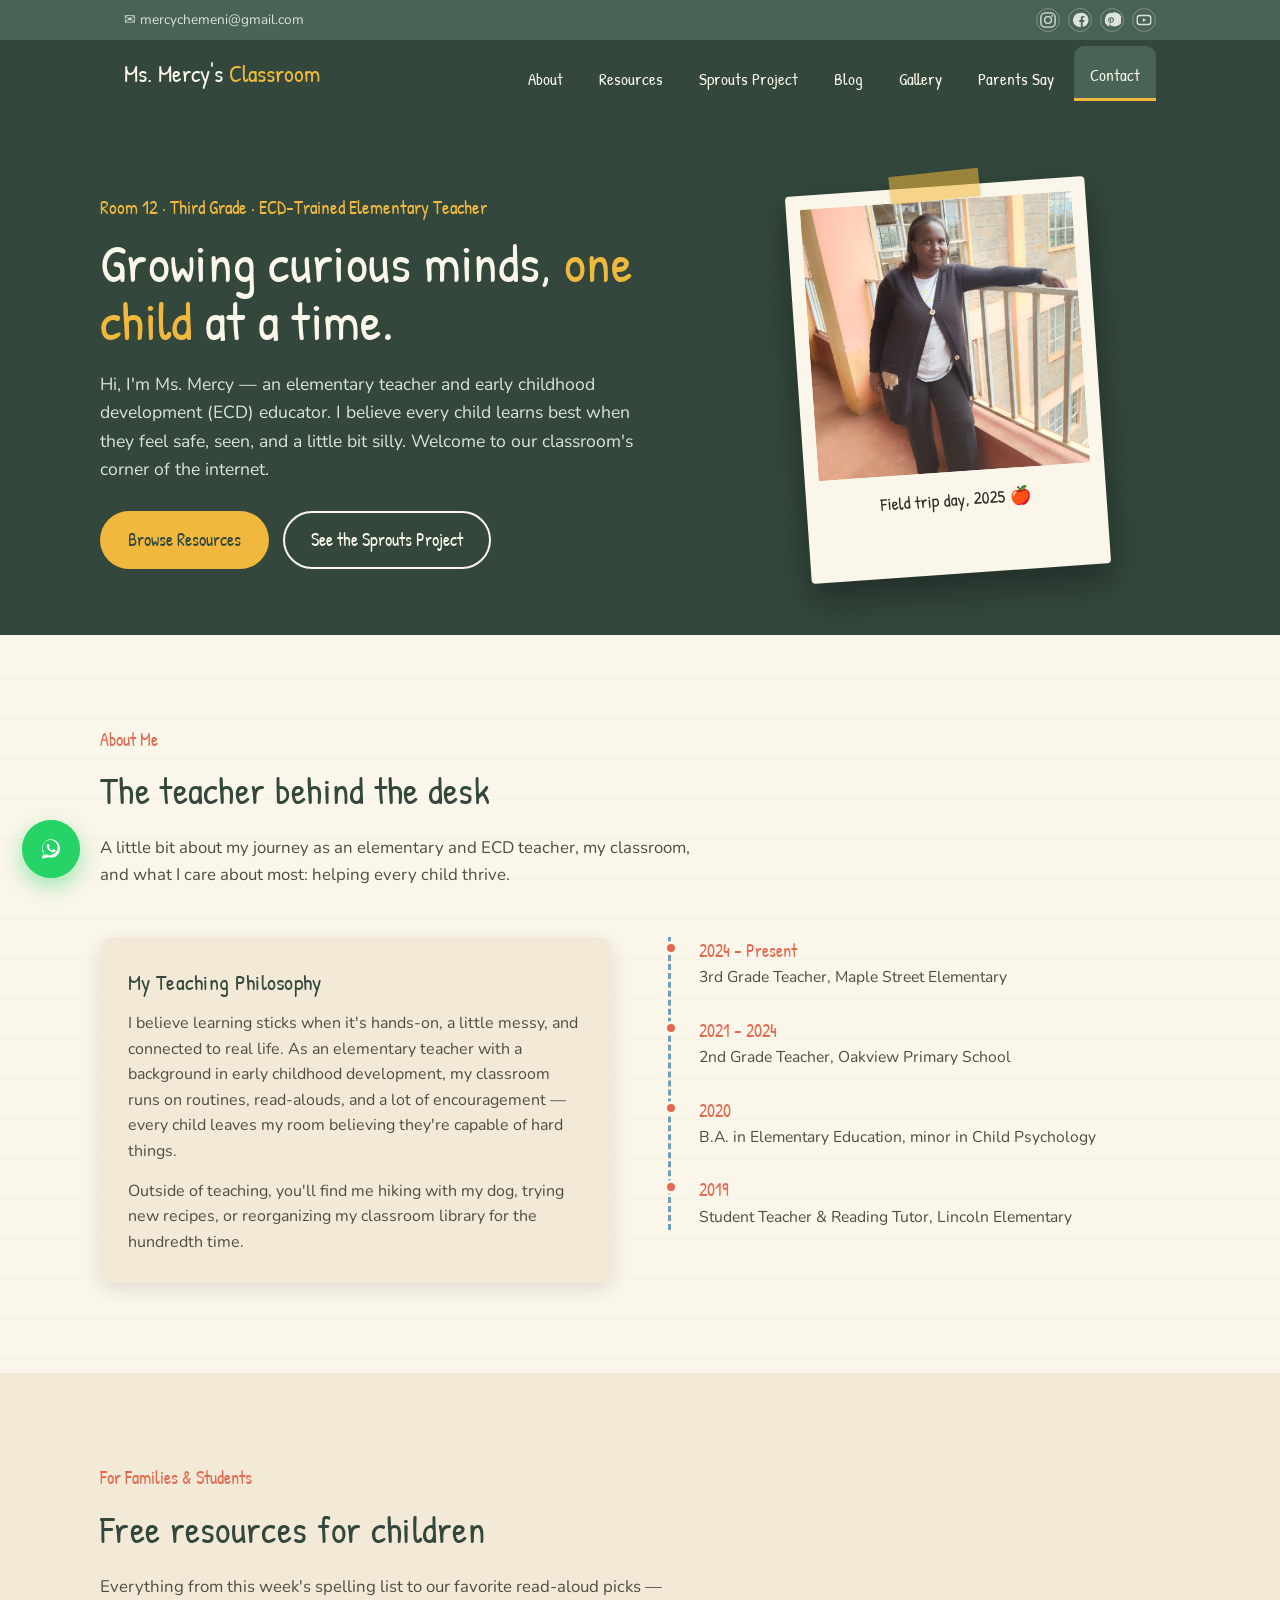
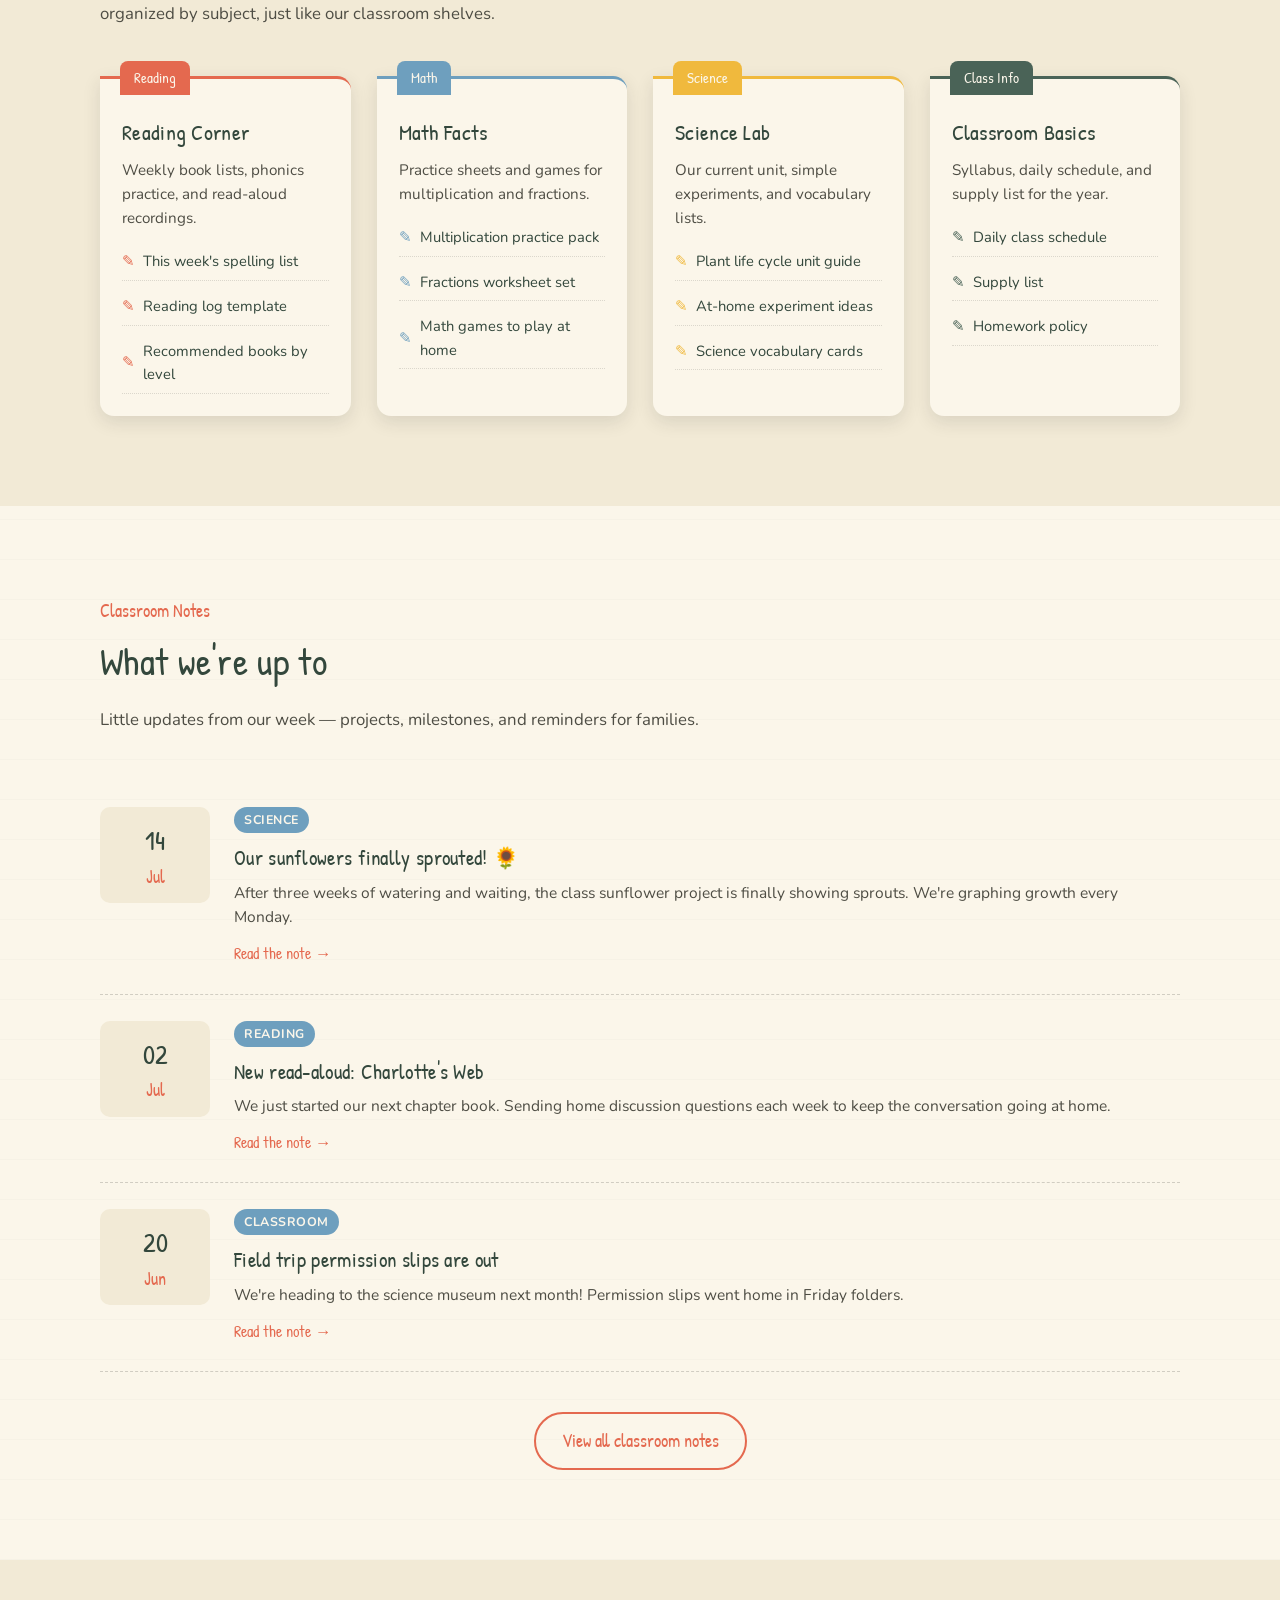
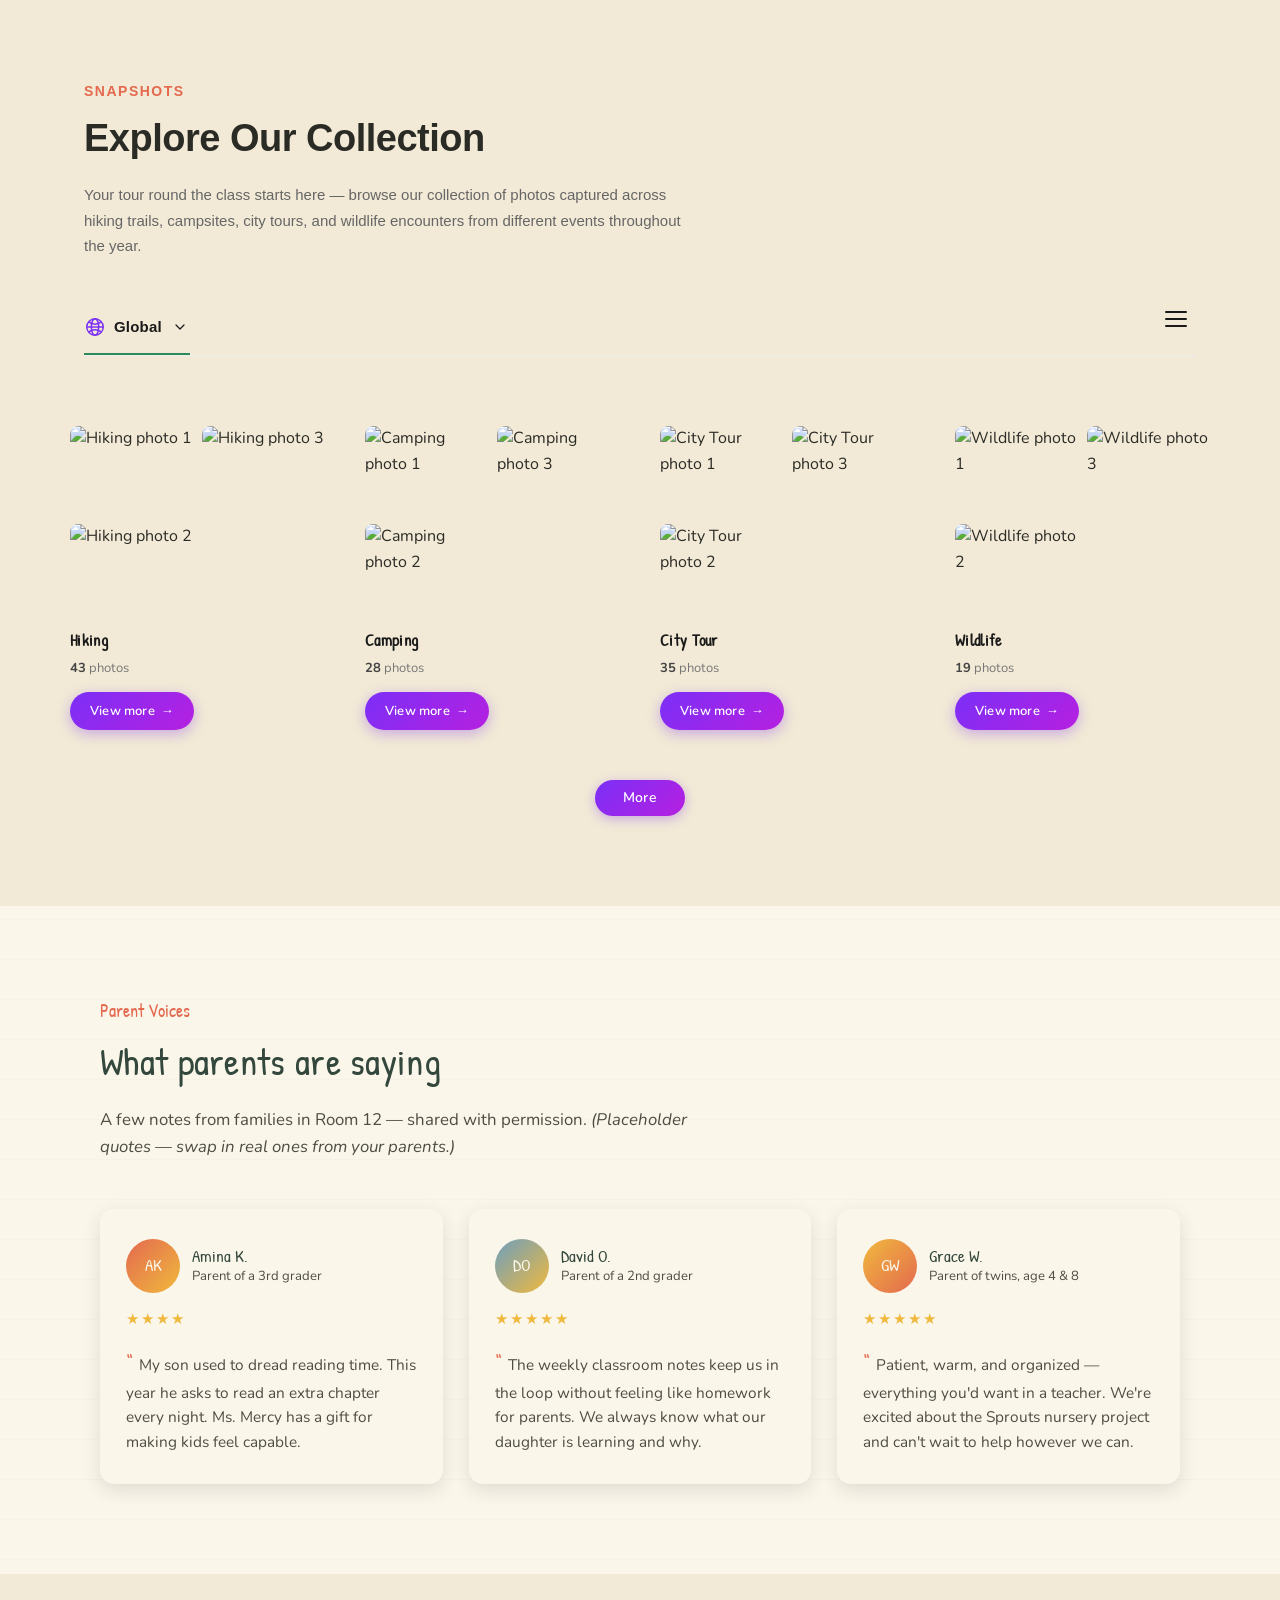
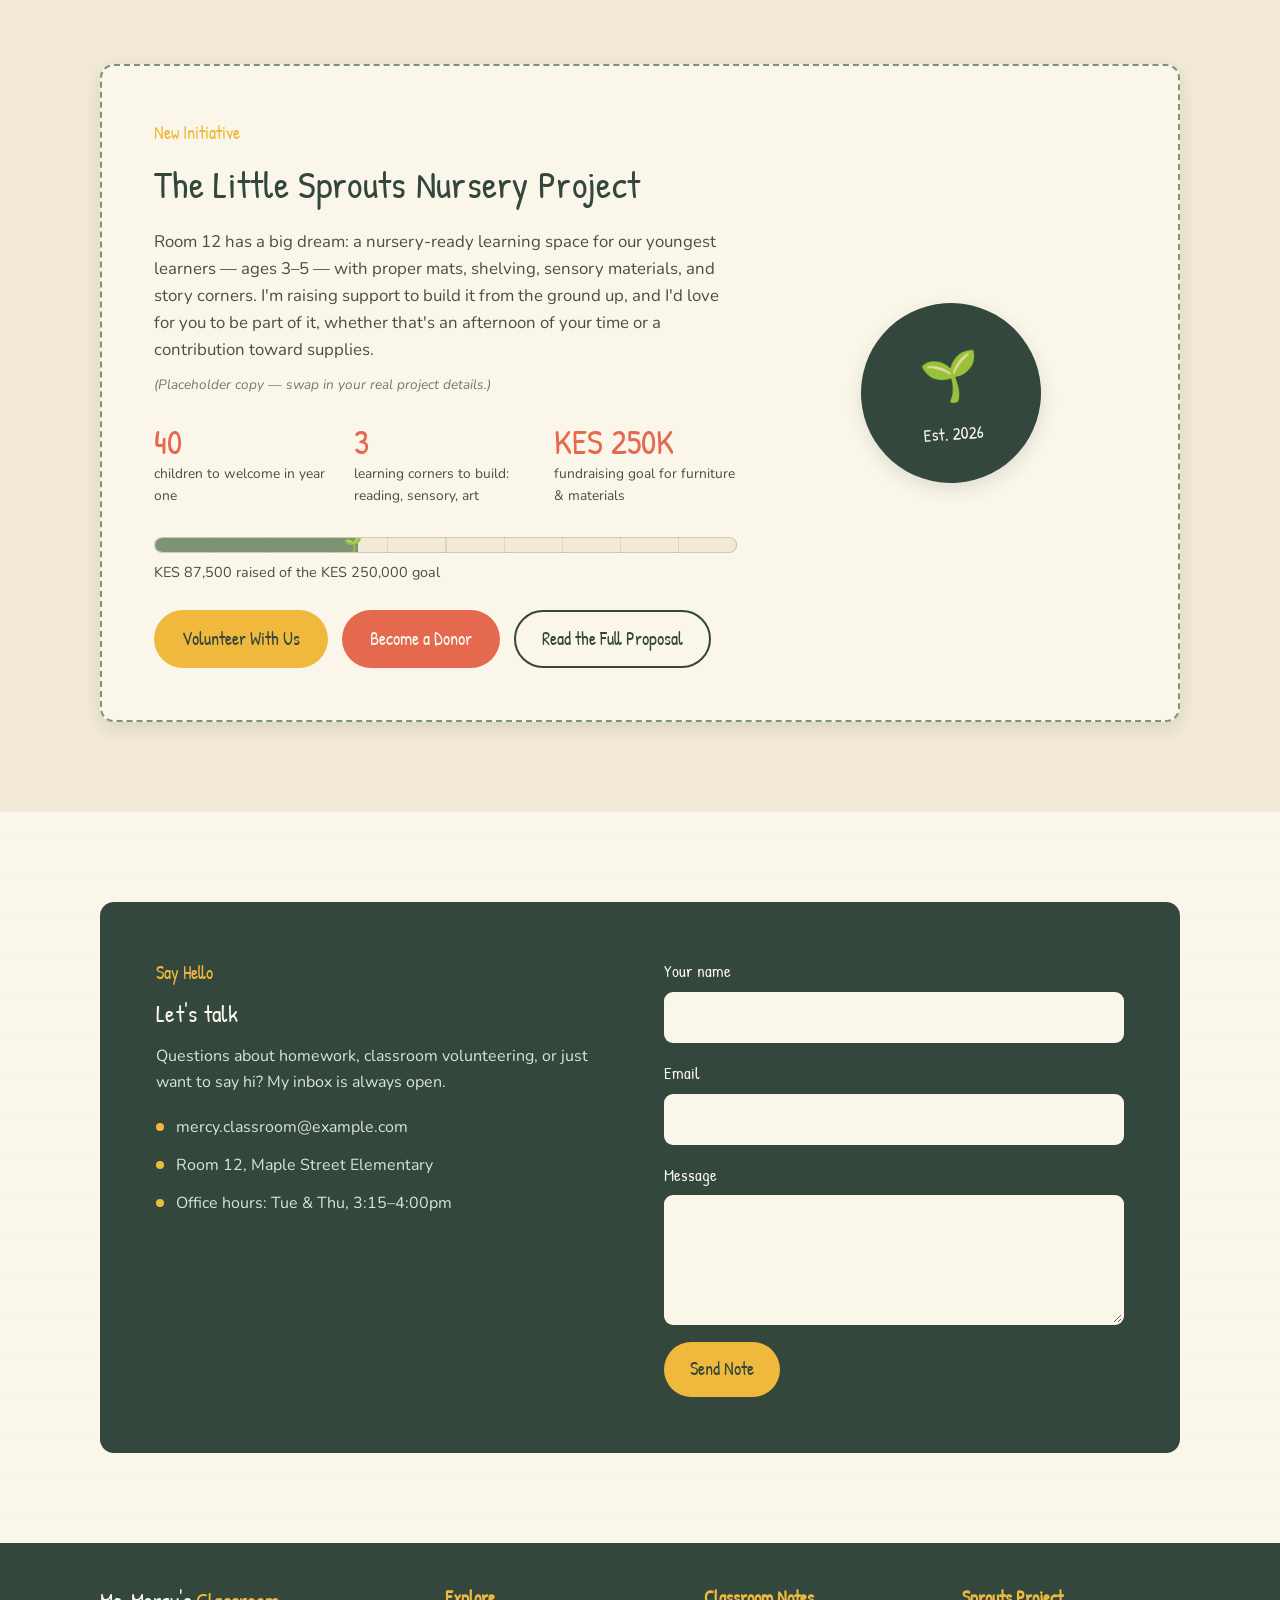
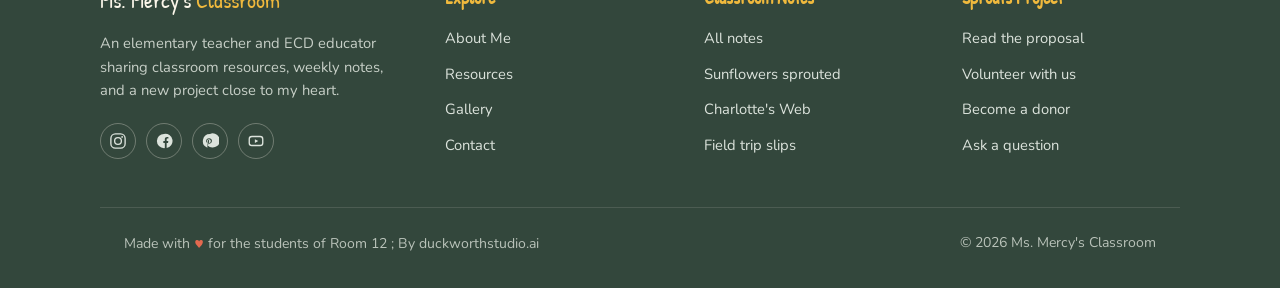
==== commit 9896d330: "Connect contact form to Google Apps Script" ====
--- a/index.html
+++ b/index.html
@@ -1051,242 +1051,133 @@
   </section>
 
 
-  <!-- ================= CONTACT ================= -->
-
-
-<form id="contact-form">
-
-  <div class="field">
-
-    <label for="name">
-      Your name
-    </label>
-
-    <input
-      id="name"
-      name="name"
-      type="text"
-      autocomplete="name"
-      maxlength="100"
-      required
-    >
+
+<!-- ================= CONTACT ================= -->
+
+<section id="contact" class="reveal">
+
+  <div class="wrap">
+
+    <div class="contact-wrap">
+
+      <!-- Contact information -->
+      <div class="contact-info">
+
+        <span class="eyebrow eyebrow-pencil">
+          Say Hello
+        </span>
+
+        <h2>
+          Let's talk
+        </h2>
+
+        <p>
+          Questions about homework, classroom volunteering,
+          or just want to say hi? My inbox is always open.
+        </p>
+
+        <div class="info-line">
+          <span class="info-dot"></span>
+          mercy.classroom@example.com
+        </div>
+
+        <div class="info-line">
+          <span class="info-dot"></span>
+          Room 12, Maple Street Elementary
+        </div>
+
+        <div class="info-line">
+          <span class="info-dot"></span>
+          Office hours: Tue &amp; Thu, 3:15–4:00pm
+        </div>
+
+      </div>
+
+
+      <!-- Contact form -->
+      <form
+        id="contact-form"
+        class="contact-form"
+        novalidate
+      >
+
+        <div class="field">
+
+          <label for="name">
+            Your name
+          </label>
+
+          <input
+            id="name"
+            name="name"
+            type="text"
+            autocomplete="name"
+            maxlength="100"
+            required
+          >
+
+        </div>
+
+
+        <div class="field">
+
+          <label for="email">
+            Email
+          </label>
+
+          <input
+            id="email"
+            name="email"
+            type="email"
+            autocomplete="email"
+            maxlength="254"
+            required
+          >
+
+        </div>
+
+
+        <div class="field">
+
+          <label for="message">
+            Message
+          </label>
+
+          <textarea
+            id="message"
+            name="message"
+            maxlength="5000"
+            required
+          ></textarea>
+
+        </div>
+
+
+        <button
+          type="submit"
+          id="submit-btn"
+          class="btn btn-primary"
+        >
+          Send Note
+        </button>
+
+
+        <p
+          id="sent-msg"
+          class="sent-message"
+          role="status"
+          aria-live="polite"
+          hidden
+        ></p>
+
+      </form>
+
+    </div>
 
   </div>
 
-
-  <div class="field">
-
-    <label for="email">
-      Email
-    </label>
-
-    <input
-      id="email"
-      name="email"
-      type="email"
-      autocomplete="email"
-      maxlength="254"
-      required
-    >
-
-  </div>
-
-
-  <div class="field">
-
-    <label for="message">
-      Message
-    </label>
-
-    <textarea
-      id="message"
-      name="message"
-      maxlength="5000"
-      required
-    ></textarea>
-
-  </div>
-
-
-  <button
-    type="submit"
-    class="btn btn-primary"
-    id="submit-btn"
-  >
-    Send Note
-  </button>
-
-
-  <p
-    id="sent-msg"
-    class="sent-message"
-    role="status"
-    aria-live="polite"
-    hidden
-  ></p>
-
-</form>
-
-
-<script>
-
-const GOOGLE_SCRIPT_URL =
-  "https://script.google.com/macros/s/AKfycbxafpNf1tUj3c_50qbVqpstgvjFafHBWxvFTWZXHAnATQ8adMNPVIqAqPxuJi3J7NsX/exec";
-
-
-const form = document.getElementById("contact-form");
-const submitBtn = document.getElementById("submit-btn");
-const sentMsg = document.getElementById("sent-msg");
-
-
-form.addEventListener("submit", async function(event) {
-
-  event.preventDefault();
-
-  submitBtn.disabled = true;
-  submitBtn.textContent = "Sending...";
-
-  sentMsg.hidden = true;
-
-
-  // Get form values.
-  const name =
-    document.getElementById("name").value.trim();
-
-  const email =
-    document.getElementById("email").value.trim();
-
-  const message =
-    document.getElementById("message").value.trim();
-
-
-  // Basic frontend validation.
-  if (!name || !email || !message) {
-
-    showMessage(
-      "Please complete all fields.",
-      false
-    );
-
-    resetButton();
-    return;
-  }
-
-
-  const emailPattern =
-    /^[^\s@]+@[^\s@]+\.[^\s@]+$/;
-
-
-  if (!emailPattern.test(email)) {
-
-    showMessage(
-      "Please enter a valid email address.",
-      false
-    );
-
-    resetButton();
-    return;
-  }
-
-
-  const payload = {
-    name: name,
-    email: email,
-    message: message
-  };
-
-
-  try {
-
-    const response = await fetch(
-      GOOGLE_SCRIPT_URL,
-      {
-        method: "POST",
-
-        headers: {
-          "Content-Type": "text/plain;charset=utf-8"
-        },
-
-        body: JSON.stringify(payload)
-      }
-    );
-
-
-    const result = await response.json();
-
-
-    if (!result.success) {
-
-      throw new Error(
-        result.error ||
-        "Unable to send your message."
-      );
-
-    }
-
-
-    // Email has been sent successfully.
-    showMessage(
-      "Thanks! Your note has been sent. 💌",
-      true
-    );
-
-
-    form.reset();
-
-
-    /*
-      Open WhatsApp with the same submission.
-
-      This does NOT automatically send the message.
-      The visitor will see the WhatsApp conversation
-      with the message already typed and can press Send.
-    */
-    if (result.whatsappUrl) {
-
-      window.open(
-        result.whatsappUrl,
-        "_blank"
-      );
-
-    }
-
-
-  } catch (error) {
-
-    console.error(error);
-
-    showMessage(
-      "Sorry, your message could not be sent. Please try again.",
-      false
-    );
-
-  }
-
-
-  resetButton();
-
-});
-
-
-function showMessage(message, success) {
-
-  sentMsg.textContent = message;
-
-  sentMsg.hidden = false;
-
-}
-
-
-function resetButton() {
-
-  submitBtn.disabled = false;
-
-  submitBtn.textContent = "Send Note";
-
-}
-
-</script>
+</section>
+
 
 
   <!-- ================= FOOTER ================= -->
--- a/portfolio.css
+++ b/portfolio.css
@@ -1,30 +1,38 @@
 /* =========================================================
    MS. MERCY'S CLASSROOM — MAIN STYLESHEET
-   (merged from portfolio.css + picsection.css)
-========================================================= */
+   Cleaned + consolidated version
+   ========================================================= */
+
+/* =========================================================
+   VARIABLES
+   ========================================================= */
 
 :root {
-  --paper: #FBF6EA;
-  --paper-dark: #F2EAD6;
-  --chalkboard: #33473C;
-  --chalkboard-light: #4A6357;
-  --pencil: #F0B93D;
-  --coral: #E4694F;
-  --sky: #6E9FBE;
-  --moss: #7C9473;
-  --ink: #2B2B26;
-  --ink-soft: #4E4D44;
+  --paper: #fbf6ea;
+  --paper-dark: #f2ead6;
+  --chalkboard: #33473c;
+  --chalkboard-light: #4a6357;
+  --pencil: #f0b93d;
+  --coral: #e4694f;
+  --sky: #6e9fbe;
+  --moss: #7c9473;
+  --ink: #2b2b26;
+  --ink-soft: #4e4d44;
+
+  --accent: #7b2ff7;
+  --accent-2: #b620e0;
+
   --radius: 14px;
   --shadow: 0 6px 18px rgba(43, 43, 38, 0.12);
-  --accent: #7b2ff7;
-  --accent-2: #b620e0;
 }
 
 /* =========================================================
    RESET & BASE
-========================================================= */
-
-* {
+   ========================================================= */
+
+*,
+*::before,
+*::after {
   box-sizing: border-box;
   margin: 0;
   padding: 0;
@@ -36,15 +44,23 @@
 }
 
 body {
+  min-height: 100vh;
   font-family: "Nunito", sans-serif;
-  background: var(--paper);
+  background-color: var(--paper);
+  background-image:
+    linear-gradient(
+      var(--paper) 39px,
+      rgba(43, 43, 38, 0.045) 40px
+    );
+  background-size: 100% 40px;
   color: var(--ink);
   line-height: 1.6;
-  background-image: linear-gradient(var(--paper) 39px, rgba(43, 43, 38, 0.045) 40px);
-  background-size: 100% 40px;
-}
-
-h1, h2, h3, .hand {
+}
+
+h1,
+h2,
+h3,
+.hand {
   font-family: "Patrick Hand", cursive;
   font-weight: 400;
   letter-spacing: 0.3px;
@@ -56,12 +72,18 @@
 }
 
 img {
+  display: block;
   max-width: 100%;
-  display: block;
-}
-
-button, input, textarea {
+}
+
+button,
+input,
+textarea {
   font: inherit;
+}
+
+button {
+  -webkit-tap-highlight-color: transparent;
 }
 
 section {
@@ -80,19 +102,19 @@
 
 /* =========================================================
    ACCESSIBILITY
-========================================================= */
+   ========================================================= */
 
 .skip-link {
   position: absolute;
   left: -9999px;
   top: 0;
   z-index: 200;
+  padding: 12px 20px;
   background: var(--pencil);
   color: var(--chalkboard);
-  padding: 12px 20px;
+  border-radius: 0 0 10px 0;
   font-family: "Patrick Hand", cursive;
   font-size: 1.1rem;
-  border-radius: 0 0 10px 0;
 }
 
 .skip-link:focus {
@@ -101,12 +123,14 @@
 
 /* =========================================================
    SCROLL REVEAL
-========================================================= */
+   ========================================================= */
 
 .reveal {
   opacity: 0;
   transform: translateY(18px);
-  transition: opacity 0.6s ease, transform 0.6s ease;
+  transition:
+    opacity 0.6s ease,
+    transform 0.6s ease;
 }
 
 .reveal.in-view {
@@ -114,26 +138,13 @@
   transform: translateY(0);
 }
 
-@media (prefers-reduced-motion: reduce) {
-  html { scroll-behavior: auto; }
-
-  *, *::before, *::after {
-    animation-duration: 0.01ms !important;
-    animation-iteration-count: 1 !important;
-    transition-duration: 0.01ms !important;
-  }
-
-  .reveal { opacity: 1; transform: none; }
-  .whatsapp-ripple { animation: none; display: none; }
-}
-
 /* =========================================================
    TOP UTILITY BAR
-========================================================= */
+   ========================================================= */
 
 .top-bar {
   background: var(--chalkboard-light);
-  color: #DCE3DC;
+  color: #dce3dc;
   font-size: 0.85rem;
 }
 
@@ -142,15 +153,16 @@
   margin: 0 auto;
   padding: 8px 24px;
   display: flex;
+  align-items: center;
   justify-content: space-between;
-  align-items: center;
   gap: 12px;
 }
 
 .top-bar-email {
-  color: #DCE3DC;
+  max-width: 100%;
+  overflow: hidden;
+  color: #dce3dc;
   white-space: nowrap;
-  overflow: hidden;
   text-overflow: ellipsis;
   transition: color 0.15s ease;
 }
@@ -161,32 +173,34 @@
 
 .top-bar-socials {
   display: flex;
+  flex-shrink: 0;
   gap: 8px;
-  flex-shrink: 0;
 }
 
 .top-bar-socials a {
   width: 24px;
   height: 24px;
-  border-radius: 50%;
-  border: 1px solid rgba(251, 246, 234, 0.3);
   display: flex;
   align-items: center;
   justify-content: center;
+  border: 1px solid rgba(251, 246, 234, 0.3);
+  border-radius: 50%;
+  font-family: "Patrick Hand", cursive;
   font-size: 0.62rem;
-  font-family: "Patrick Hand", cursive;
-  transition: background 0.15s ease, border-color 0.15s ease;
+  transition:
+    background 0.15s ease,
+    border-color 0.15s ease;
 }
 
 .top-bar-socials a:hover {
   background: var(--pencil);
+  border-color: var(--pencil);
   color: var(--chalkboard);
-  border-color: var(--pencil);
 }
 
 /* =========================================================
    NAVIGATION
-========================================================= */
+   ========================================================= */
 
 .navbar {
   position: sticky;
@@ -211,10 +225,10 @@
 }
 
 .brand {
+  padding: 14px 0;
+  color: var(--paper);
   font-family: "Patrick Hand", cursive;
-  color: var(--paper);
   font-size: 1.5rem;
-  padding: 14px 0;
   white-space: nowrap;
 }
 
@@ -225,27 +239,29 @@
 .tabs {
   display: flex;
   align-items: center;
+  gap: 4px;
   list-style: none;
-  gap: 4px;
 }
 
 .tabs a {
+  position: relative;
+  top: 4px;
   display: block;
+  padding: 16px 16px 12px;
+  border-radius: 10px 10px 0 0;
   color: var(--paper);
   font-family: "Patrick Hand", cursive;
   font-size: 1.05rem;
-  padding: 16px 16px 12px;
-  border-radius: 10px 10px 0 0;
-  position: relative;
-  top: 4px;
-  transition: background 0.2s ease, top 0.2s ease;
+  transition:
+    background 0.2s ease,
+    top 0.2s ease;
 }
 
 .tabs a:hover,
 .tabs a:focus-visible,
 .tabs a.active {
+  top: 0;
   background: var(--chalkboard-light);
-  top: 0;
 }
 
 .tabs a.active {
@@ -254,77 +270,80 @@
 
 .nav-toggle {
   display: none;
+  padding: 8px;
   border: none;
   background: transparent;
   color: var(--paper);
   font-size: 1.8rem;
   cursor: pointer;
-  padding: 8px;
 }
 
 /* =========================================================
    HERO
-========================================================= */
+   ========================================================= */
 
 .hero {
+  position: relative;
+  overflow: hidden;
   padding: 80px 24px 60px;
   background: var(--chalkboard);
   color: var(--paper);
-  position: relative;
-  overflow: hidden;
 }
 
 .hero-grid {
   display: grid;
   grid-template-columns: 1.1fr 0.9fr;
+  align-items: center;
   gap: 48px;
-  align-items: center;
 }
 
 .hero-eyebrow {
+  color: var(--pencil);
   font-family: "Patrick Hand", cursive;
-  color: var(--pencil);
   font-size: 1.2rem;
 }
 
 .hero h1 {
+  margin: 10px 0 20px;
+  color: var(--paper);
   font-size: clamp(2.6rem, 6vw, 3.4rem);
   line-height: 1.08;
-  margin: 10px 0 20px;
-  color: var(--paper);
 }
 
 .hero h1 em {
+  color: var(--pencil);
   font-style: normal;
-  color: var(--pencil);
 }
 
 .hero p {
-  font-size: 1.1rem;
-  color: #DCE3DC;
   max-width: 560px;
   margin-bottom: 28px;
+  color: #dce3dc;
+  font-size: 1.1rem;
 }
 
 /* =========================================================
    BUTTONS
-========================================================= */
+   ========================================================= */
 
 .btn-row {
   display: flex;
+  flex-wrap: wrap;
   gap: 14px;
-  flex-wrap: wrap;
 }
 
 .btn {
   display: inline-block;
   padding: 13px 26px;
+  border: 2px solid transparent;
   border-radius: 999px;
   font-family: "Patrick Hand", cursive;
   font-size: 1.1rem;
-  border: 2px solid transparent;
   cursor: pointer;
-  transition: transform 0.15s ease, box-shadow 0.15s ease;
+  transition:
+    transform 0.15s ease,
+    box-shadow 0.15s ease,
+    opacity 0.15s ease;
 }
 
 .btn-primary {
@@ -337,6 +356,13 @@
   box-shadow: 0 6px 14px rgba(240, 185, 61, 0.4);
 }
 
+.btn-primary:disabled {
+  opacity: 0.65;
+  cursor: wait;
+  transform: none;
+  box-shadow: none;
+}
+
 .btn-ghost {
   border-color: var(--paper);
   color: var(--paper);
@@ -369,8 +395,8 @@
 
 .btn-outline {
   border-color: var(--coral);
+  background: transparent;
   color: var(--coral);
-  background: transparent;
 }
 
 .btn-outline:hover {
@@ -386,27 +412,39 @@
 
 /* =========================================================
    POLAROID
-========================================================= */
+   ========================================================= */
 
 .polaroid {
+  position: relative;
+  width: min(300px, 100%);
+  margin: 0 auto;
+  padding: 14px 14px 60px;
   background: var(--paper);
-  padding: 14px 14px 60px;
   border-radius: 4px;
   box-shadow: 0 16px 34px rgba(0, 0, 0, 0.35);
   transform: rotate(-4deg);
-  width: min(300px, 100%);
-  margin: 0 auto;
-  position: relative;
 }
 
 .polaroid .photo {
-  aspect-ratio: 1 / 1;
+  aspect-ratio: 1;
+  overflow: hidden;
   border-radius: 2px;
-  overflow: hidden;
   background:
-    radial-gradient(circle at 30% 30%, #F0B93D 0%, transparent 45%),
-    radial-gradient(circle at 70% 60%, #E4694F 0%, transparent 50%),
-    linear-gradient(135deg, #6E9FBE, #4A6357);
+    radial-gradient(
+      circle at 30% 30%,
+      #f0b93d 0%,
+      transparent 45%
+    ),
+    radial-gradient(
+      circle at 70% 60%,
+      #e4694f 0%,
+      transparent 50%
+    ),
+    linear-gradient(
+      135deg,
+      #6e9fbe,
+      #4a6357
+    );
 }
 
 .polaroid .photo img {
@@ -416,34 +454,34 @@
 }
 
 .polaroid figcaption {
+  margin-top: 14px;
+  color: var(--ink);
   font-family: "Patrick Hand", cursive;
-  color: var(--ink);
+  font-size: 1.1rem;
   text-align: center;
-  margin-top: 14px;
-  font-size: 1.1rem;
 }
 
 .tape {
   position: absolute;
   top: -14px;
   left: 50%;
-  transform: translateX(-50%) rotate(-2deg);
   width: 90px;
   height: 28px;
   background: rgba(240, 185, 61, 0.55);
   box-shadow: 0 2px 4px rgba(0, 0, 0, 0.1);
+  transform: translateX(-50%) rotate(-2deg);
 }
 
 /* =========================================================
    GENERAL SECTION HEADERS
-========================================================= */
+   ========================================================= */
 
 .eyebrow {
-  font-family: "Patrick Hand", cursive;
-  color: var(--coral);
-  font-size: 1.15rem;
   display: inline-block;
   margin-bottom: 6px;
+  color: var(--coral);
+  font-family: "Patrick Hand", cursive;
+  font-size: 1.15rem;
 }
 
 .eyebrow-pencil {
@@ -451,16 +489,16 @@
 }
 
 .section-title {
+  margin-bottom: 14px;
+  color: var(--chalkboard);
   font-size: 2.4rem;
-  color: var(--chalkboard);
-  margin-bottom: 14px;
 }
 
 .section-lede {
   max-width: 600px;
+  margin-bottom: 48px;
   color: var(--ink-soft);
   font-size: 1.05rem;
-  margin-bottom: 48px;
 }
 
 .section-paper-dark {
@@ -469,26 +507,26 @@
 
 /* =========================================================
    ABOUT
-========================================================= */
+   ========================================================= */
 
 .about-grid {
   display: grid;
   grid-template-columns: 1fr 1fr;
+  align-items: start;
   gap: 56px;
-  align-items: start;
 }
 
 .about-card {
+  padding: 28px;
   background: var(--paper-dark);
   border-radius: var(--radius);
-  padding: 28px;
   box-shadow: var(--shadow);
 }
 
 .about-card h3 {
+  margin-bottom: 10px;
   color: var(--chalkboard);
   font-size: 1.4rem;
-  margin-bottom: 10px;
 }
 
 .philosophy-text {
@@ -501,15 +539,15 @@
 
 /* =========================================================
    TIMELINE
-========================================================= */
+   ========================================================= */
 
 .timeline {
-  list-style: none;
-  border-left: 3px dashed var(--sky);
-  padding-left: 28px;
   display: flex;
   flex-direction: column;
   gap: 26px;
+  padding-left: 28px;
+  border-left: 3px dashed var(--sky);
+  list-style: none;
 }
 
 .timeline li {
@@ -519,20 +557,20 @@
 .timeline li::before {
   content: "";
   position: absolute;
+  top: 4px;
   left: -35px;
-  top: 4px;
   width: 14px;
   height: 14px;
+  border: 3px solid var(--paper);
   border-radius: 50%;
   background: var(--coral);
-  border: 3px solid var(--paper);
 }
 
 .timeline .yr {
+  display: block;
+  color: var(--coral);
   font-family: "Patrick Hand", cursive;
-  color: var(--coral);
   font-size: 1.1rem;
-  display: block;
 }
 
 .timeline .desc {
@@ -542,21 +580,24 @@
 
 /* =========================================================
    RESOURCE FOLDERS
-========================================================= */
+   ========================================================= */
 
 .folder-grid {
   display: grid;
-  grid-template-columns: repeat(auto-fit, minmax(230px, 1fr));
+  grid-template-columns: repeat(
+    auto-fit,
+    minmax(230px, 1fr)
+  );
   gap: 26px;
 }
 
 .folder {
+  position: relative;
+  padding: 26px 22px 22px;
   background: var(--paper);
+  border-top: 3px solid var(--tab-color, var(--coral));
   border-radius: 0 var(--radius) var(--radius) var(--radius);
   box-shadow: var(--shadow);
-  position: relative;
-  padding: 26px 22px 22px;
-  border-top: 3px solid var(--tab-color, var(--coral));
   transition: transform 0.2s ease;
 }
 
@@ -568,41 +609,41 @@
   position: absolute;
   top: -18px;
   left: 20px;
+  padding: 5px 14px;
   background: var(--tab-color, var(--coral));
+  border-radius: 8px 8px 0 0;
   color: var(--paper);
   font-family: "Patrick Hand", cursive;
   font-size: 0.95rem;
-  padding: 5px 14px;
-  border-radius: 8px 8px 0 0;
 }
 
 .folder h3 {
+  margin: 10px 0 8px;
   color: var(--chalkboard);
   font-size: 1.35rem;
-  margin: 10px 0 8px;
 }
 
 .folder p {
+  margin-bottom: 14px;
   color: var(--ink-soft);
   font-size: 0.95rem;
-  margin-bottom: 14px;
 }
 
 .folder ul {
-  list-style: none;
   display: flex;
   flex-direction: column;
   gap: 8px;
+  list-style: none;
 }
 
 .folder ul li a {
-  font-size: 0.92rem;
-  color: var(--chalkboard);
   display: flex;
   align-items: center;
   gap: 8px;
   padding: 6px 0;
   border-bottom: 1px dotted rgba(43, 43, 38, 0.15);
+  color: var(--chalkboard);
+  font-size: 0.92rem;
 }
 
 .folder ul li a:hover {
@@ -614,16 +655,28 @@
   color: var(--tab-color, var(--coral));
 }
 
-.folder-coral { --tab-color: var(--coral); }
-.folder-sky { --tab-color: var(--sky); }
-.folder-pencil { --tab-color: var(--pencil); }
-.folder-board { --tab-color: var(--chalkboard-light); }
+.folder-coral {
+  --tab-color: var(--coral);
+}
+
+.folder-sky {
+  --tab-color: var(--sky);
+}
+
+.folder-pencil {
+  --tab-color: var(--pencil);
+}
+
+.folder-board {
+  --tab-color: var(--chalkboard-light);
+}
 
 /* =========================================================
    BLOG
-========================================================= */
-
-.blog-list {
+   ========================================================= */
+
+.blog-list,
+.blog-index-list {
   display: flex;
   flex-direction: column;
 }
@@ -638,26 +691,26 @@
 
 .blog-date {
   display: block;
+  height: fit-content;
+  padding: 12px 6px;
+  background: var(--paper-dark);
+  border-radius: 10px;
+  color: var(--coral);
   font-family: "Patrick Hand", cursive;
-  color: var(--coral);
   font-size: 1.1rem;
   text-align: center;
-  background: var(--paper-dark);
-  border-radius: 10px;
-  padding: 12px 6px;
-  height: fit-content;
 }
 
 .blog-date .day {
   display: block;
+  color: var(--chalkboard);
   font-size: 1.7rem;
-  color: var(--chalkboard);
 }
 
 .blog-item h3 {
+  margin-bottom: 6px;
   color: var(--chalkboard);
   font-size: 1.3rem;
-  margin-bottom: 6px;
 }
 
 .blog-item h3 a:hover {
@@ -672,8 +725,8 @@
 .read-more {
   display: inline-block;
   margin-top: 10px;
+  color: var(--coral);
   font-family: "Patrick Hand", cursive;
-  color: var(--coral);
   font-size: 1.02rem;
 }
 
@@ -682,63 +735,68 @@
 }
 
 .blog-viewall {
+  margin-top: 40px;
   text-align: center;
-  margin-top: 40px;
 }
 
 .tag {
   display: inline-block;
+  margin-bottom: 8px;
+  padding: 3px 10px;
+  background: var(--sky);
+  border-radius: 999px;
+  color: var(--paper);
   font-size: 0.78rem;
   font-weight: 700;
+  letter-spacing: 0.5px;
   text-transform: uppercase;
-  letter-spacing: 0.5px;
-  background: var(--sky);
-  color: var(--paper);
-  padding: 3px 10px;
-  border-radius: 999px;
-  margin-bottom: 8px;
-}
-
-/* =========================================================
-   GALLERY — header / toolbar / category dropdown
-========================================================= */
+}
+
+/* =========================================================
+   GALLERY — HEADER / TOOLBAR
+   ========================================================= */
 
 .gallery-header {
   margin: 0 60px;
-  font-family: 'Segoe UI', Roboto, 'Helvetica Neue', Arial, sans-serif;
+  font-family:
+    "Segoe UI",
+    Roboto,
+    "Helvetica Neue",
+    Arial,
+    sans-serif;
 }
 
 .gallery-header h2 {
-  font-family: inherit;
-  font-weight: 900;
-  font-size: 38px;
-  letter-spacing: -0.5px;
   margin: 5px 0 14px;
   color: var(--ink);
+  font-family: inherit;
+  font-size: 38px;
+  font-weight: 900;
+  letter-spacing: -0.5px;
 }
 
 .gallery-header h4 {
+  margin: 30px 0 5px;
   color: var(--coral);
+  font-size: 14px;
   font-weight: 700;
-  font-size: 14px;
+  letter-spacing: 1.5px;
   text-transform: uppercase;
-  letter-spacing: 1.5px;
-  margin: 30px 0 5px;
 }
 
 .gallery-header .section-desc {
+  max-width: 600px;
+  margin: 0 0 40px;
+  color: #666;
   font-size: 15px;
   line-height: 1.7;
-  color: #666;
-  max-width: 600px;
-  margin: 0 0 40px;
 }
 
 .toolbar {
   display: flex;
   align-items: flex-end;
   justify-content: space-between;
-  margin: 0 0 30px;
+  margin-bottom: 30px;
   padding-bottom: 16px;
   border-bottom: 1px solid #eee;
 }
@@ -754,9 +812,9 @@
 .toolbar-left::after {
   content: "";
   position: absolute;
-  left: 0;
   right: 0;
   bottom: -16px;
+  left: 0;
   height: 2px;
   background: #2e8b57;
 }
@@ -768,20 +826,20 @@
 }
 
 .toolbar-title {
+  color: #1a1a1a;
   font-size: 15px;
   font-weight: 700;
-  color: #1a1a1a;
   letter-spacing: 0.2px;
 }
 
 .toolbar-arrow-btn {
   display: flex;
   align-items: center;
+  padding: 2px;
+  border: none;
   background: none;
-  border: none;
-  padding: 2px;
+  color: inherit;
   cursor: pointer;
-  color: inherit;
 }
 
 .toolbar-arrow {
@@ -800,19 +858,22 @@
   position: absolute;
   top: calc(100% + 14px);
   left: 0;
+  z-index: 5;
+  min-width: 160px;
+  display: flex;
+  flex-direction: column;
+  gap: 2px;
+  padding: 8px;
   background: #fff;
   border-radius: 10px;
   box-shadow: 0 10px 30px rgba(0, 0, 0, 0.12);
-  padding: 8px;
-  min-width: 160px;
-  display: flex;
-  flex-direction: column;
-  gap: 2px;
   opacity: 0;
   visibility: hidden;
   transform: translateY(-6px);
-  transition: opacity 0.2s ease, transform 0.2s ease, visibility 0.2s ease;
-  z-index: 5;
+  transition:
+    opacity 0.2s ease,
+    transform 0.2s ease,
+    visibility 0.2s ease;
 }
 
 .category-dropdown.open {
@@ -822,16 +883,18 @@
 }
 
 .category-item {
+  padding: 9px 12px;
+  border: none;
+  border-radius: 6px;
   background: none;
-  border: none;
-  text-align: left;
-  padding: 9px 12px;
-  border-radius: 6px;
+  color: #333;
   font-size: 14px;
   font-weight: 500;
-  color: #333;
+  text-align: left;
   cursor: pointer;
-  transition: background 0.2s ease, color 0.2s ease;
+  transition:
+    background 0.2s ease,
+    color 0.2s ease;
 }
 
 .category-item:hover {
@@ -840,111 +903,119 @@
 }
 
 .category-item-all {
-  border-top: 1px solid #eee;
   margin-top: 4px;
   padding-top: 12px;
+  border-top: 1px solid #eee;
+  color: var(--accent);
   font-weight: 700;
-  color: var(--accent);
 }
 
 .hamburger-btn {
+  width: 40px;
+  height: 40px;
   display: flex;
   flex-direction: column;
+  align-items: center;
   justify-content: center;
   gap: 5px;
-  width: 40px;
-  height: 40px;
+  padding: 0;
+  border: none;
   background: none;
-  border: none;
   cursor: pointer;
-  padding: 0;
 }
 
 .hamburger-btn span {
   display: block;
   width: 22px;
   height: 2px;
+  border-radius: 2px;
   background: #1a1a1a;
-  border-radius: 2px;
-  transition: transform 0.25s ease, opacity 0.25s ease, background 0.25s ease;
+  transition:
+    transform 0.25s ease,
+    opacity 0.25s ease,
+    background 0.25s ease;
 }
 
 .hamburger-btn:hover span {
   background: var(--accent);
 }
 
-.hamburger-btn:hover span:nth-child(1) { transform: translateX(3px); }
-.hamburger-btn:hover span:nth-child(3) { transform: translateX(-3px); }
-
-/* =========================================================
-   GALLERY — cards
-========================================================= */
+.hamburger-btn:hover span:nth-child(1) {
+  transform: translateX(3px);
+}
+
+.hamburger-btn:hover span:nth-child(3) {
+  transform: translateX(-3px);
+}
+
+/* =========================================================
+   GALLERY — CARDS
+   ========================================================= */
 
 .content {
-  display: flex;
-  flex-direction: row;
+  width: 100vw;
+  margin-left: calc(50% - 50vw);
+  padding: 30px 60px;
+  display: flex;
   flex-wrap: wrap;
   align-items: stretch;
   justify-content: flex-start;
   gap: 20px;
-  width: 100vw;
-  margin-left: calc(50% - 50vw);
-  padding: 30px 60px;
-  box-sizing: border-box;
 }
 
 .card {
+  min-width: 200px;
+  flex: 0 0 calc(25% - 15px);
   display: flex;
   flex-direction: column;
   align-items: flex-start;
   gap: 12px;
-  flex: 0 0 calc(25% - 15px);
-  min-width: 200px;
   padding: 10px;
   border-radius: 14px;
-  box-sizing: border-box;
 }
 
 .image_container {
-  display: flex;
-  align-items: stretch;
   width: 100%;
   height: 190px;
+  display: flex;
+  align-items: stretch;
+  gap: 8px;
   flex-shrink: 0;
-  gap: 8px;
 }
 
 .content1 {
+  min-width: 0;
+  flex: 1;
   display: flex;
   flex-direction: column;
   gap: 7px;
-  flex: 1;
-  min-width: 0;
-}
-
-.content1, .content2 {
+}
+
+.content1,
+.content2 {
   overflow: hidden;
   border-radius: 8px;
 }
 
-.content1 img, .content2 img {
+.content1 img,
+.content2 img {
   width: 100%;
   height: 100%;
-  object-fit: cover;
   display: block;
   border-radius: 8px;
+  object-fit: cover;
 }
 
 .content1 img {
+  min-height: 0;
   flex: 1;
-  min-height: 0;
 }
 
 .content2 {
+  position: relative;
+  min-width: 0;
   flex: 1;
-  min-width: 0;
-  display: flex;
-  position: relative;
+  display: flex;
 }
 
 .content2 img {
@@ -952,50 +1023,57 @@
 }
 
 .description {
+  width: 100%;
   flex: 1;
   display: flex;
   flex-direction: column;
   justify-content: flex-start;
   gap: 4px;
-  width: 100%;
 }
 
 .card-title {
+  color: #1a1a1a;
   font-size: 16px;
   font-weight: 700;
-  color: #1a1a1a;
 }
 
 .photo-count {
+  margin: 0 0 10px;
+  color: #777;
   font-size: 13px;
-  color: #777;
-  margin: 0 0 10px 0;
 }
 
 .photo-count .count-num {
+  color: #444;
   font-weight: 700;
-  color: #444;
 }
 
 .view-btn {
+  width: fit-content;
+  height: 38px;
   margin-top: auto;
+  padding: 0 20px;
   display: inline-flex;
   align-items: center;
   gap: 6px;
-  background: linear-gradient(135deg, var(--accent), var(--accent-2));
+  border: none;
+  border-radius: 999px;
   outline: none;
-  border-radius: 999px;
-  height: 38px;
-  width: fit-content;
-  padding: 0 20px;
-  border: none;
-  color: white;
+  background: linear-gradient(
+    135deg,
+    var(--accent),
+    var(--accent-2)
+  );
+  color: #fff;
   font-size: 13px;
   font-weight: 600;
   letter-spacing: 0.2px;
   cursor: pointer;
   box-shadow: 0 4px 14px rgba(123, 47, 247, 0.35);
-  transition: transform 0.25s ease, box-shadow 0.25s ease, background 0.4s ease;
+  transition:
+    transform 0.25s ease,
+    box-shadow 0.25s ease,
+    background 0.4s ease;
 }
 
 .view-btn::after {
@@ -1004,7 +1082,11 @@
 }
 
 .view-btn:hover {
-  background: linear-gradient(135deg, var(--accent-2), var(--accent));
+  background: linear-gradient(
+    135deg,
+    var(--accent-2),
+    var(--accent)
+  );
   transform: translateY(-2px);
   box-shadow: 0 8px 20px rgba(123, 47, 247, 0.45);
 }
@@ -1018,15 +1100,16 @@
   box-shadow: 0 3px 10px rgba(123, 47, 247, 0.35);
 }
 
-/* "More" toggle for hidden rows */
+/* =========================================================
+   GALLERY — MORE TOGGLE
+   ========================================================= */
 
 .hidden-rows {
+  width: 100%;
   display: none;
   flex: 0 0 100%;
   flex-wrap: wrap;
   gap: 20px;
-  width: 100%;
-  box-sizing: border-box;
 }
 
 .hidden-rows.open {
@@ -1034,28 +1117,39 @@
 }
 
 .more-wrapper {
+  padding: 10px 0 0;
   text-align: center;
-  padding: 10px 0 0;
 }
 
 .more-btn {
   display: inline-block;
   padding: 8px 28px;
-  background: linear-gradient(135deg, var(--accent), var(--accent-2));
   border: none;
   border-radius: 999px;
-  color: white;
+  background: linear-gradient(
+    135deg,
+    var(--accent),
+    var(--accent-2)
+  );
+  color: #fff;
   font-size: 14px;
   font-weight: 600;
   letter-spacing: 0.3px;
   line-height: 1.4;
   cursor: pointer;
   box-shadow: 0 3px 12px rgba(123, 47, 247, 0.35);
-  transition: transform 0.25s ease, box-shadow 0.25s ease, background 0.3s ease;
+  transition:
+    transform 0.25s ease,
+    box-shadow 0.25s ease,
+    background 0.3s ease;
 }
 
 .more-btn:hover {
-  background: linear-gradient(135deg, var(--accent-2), var(--accent));
+  background: linear-gradient(
+    135deg,
+    var(--accent-2),
+    var(--accent)
+  );
   transform: translateY(-2px);
   box-shadow: 0 6px 18px rgba(123, 47, 247, 0.45);
 }
@@ -1065,17 +1159,18 @@
   box-shadow: 0 2px 8px rgba(123, 47, 247, 0.3);
 }
 
-/* Filtered grid (shown when a category is picked) */
+/* =========================================================
+   GALLERY — FILTERED GRID
+   ========================================================= */
 
 .filtered-grid {
+  width: 100vw;
+  margin-left: calc(50% - 50vw);
+  margin-bottom: 10px;
+  padding: 30px 60px;
   display: none;
   flex-direction: column;
   background: #f8f6f1;
-  width: 100vw;
-  margin-left: calc(50% - 50vw);
-  padding: 30px 60px;
-  margin-bottom: 10px;
-  box-sizing: border-box;
 }
 
 .filtered-grid.active {
@@ -1083,28 +1178,30 @@
 }
 
 .filtered-grid-header {
-  display: flex;
+  width: 100%;
+  margin-bottom: 20px;
+  display: flex;
+  align-items: center;
   justify-content: space-between;
-  align-items: center;
-  margin-bottom: 20px;
-  width: 100%;
 }
 
 .filtered-grid-header h3 {
+  color: #1a1a1a;
   font-size: 22px;
   font-weight: 700;
-  color: #1a1a1a;
 }
 
 .filtered-grid-close {
+  padding: 0 8px;
+  border: none;
   background: none;
-  border: none;
+  color: #888;
   font-size: 28px;
   line-height: 1;
-  color: #888;
   cursor: pointer;
-  padding: 0 8px;
-  transition: color 0.2s ease, transform 0.25s ease;
+  transition:
+    color 0.2s ease,
+    transform 0.25s ease;
 }
 
 .filtered-grid-close:hover {
@@ -1113,32 +1210,48 @@
 }
 
 .filtered-grid-images {
+  width: 100%;
   display: grid;
   grid-template-columns: repeat(4, 1fr);
+  align-items: center;
+  justify-items: center;
   gap: 30px 20px;
-  width: 100%;
-  justify-items: center;
-  align-items: center;
 }
 
 .filtered-grid-images img {
   width: 100%;
   max-width: 160px;
-  aspect-ratio: 1 / 1;
+  aspect-ratio: 1;
+  border-radius: 12px;
   object-fit: cover;
-  border-radius: 12px;
-  box-shadow: 0 4px 14px rgba(0, 0, 0, 0.06);
   opacity: 0;
   transform: translateY(10px);
+  box-shadow: 0 4px 14px rgba(0, 0, 0, 0.06);
   animation: photoIn 0.45s ease forwards;
-  transition: transform 0.3s ease, box-shadow 0.3s ease;
-}
-
-.filtered-grid-images img:nth-child(1) { animation-delay: 0.03s; }
-.filtered-grid-images img:nth-child(2) { animation-delay: 0.07s; }
-.filtered-grid-images img:nth-child(3) { animation-delay: 0.11s; }
-.filtered-grid-images img:nth-child(4) { animation-delay: 0.15s; }
-.filtered-grid-images img:nth-child(n+5) { animation-delay: 0.18s; }
+  transition:
+    transform 0.3s ease,
+    box-shadow 0.3s ease;
+}
+
+.filtered-grid-images img:nth-child(1) {
+  animation-delay: 0.03s;
+}
+
+.filtered-grid-images img:nth-child(2) {
+  animation-delay: 0.07s;
+}
+
+.filtered-grid-images img:nth-child(3) {
+  animation-delay: 0.11s;
+}
+
+.filtered-grid-images img:nth-child(4) {
+  animation-delay: 0.15s;
+}
+
+.filtered-grid-images img:nth-child(n + 5) {
+  animation-delay: 0.18s;
+}
 
 .filtered-grid-images img:hover {
   transform: translateY(-4px) scale(1.02);
@@ -1146,25 +1259,35 @@
 }
 
 @keyframes photoIn {
-  to { opacity: 1; transform: translateY(0); }
-}
-
-/* =========================================================
-   GALLERY — full-page overlay viewer
-========================================================= */
+  to {
+    opacity: 1;
+    transform: translateY(0);
+  }
+}
+
+/* =========================================================
+   GALLERY — FULL PAGE OVERLAY
+   ========================================================= */
 
 .gallery-overlay {
   position: fixed;
   inset: 0;
-  background: #0e0e12;
   z-index: 999;
   display: flex;
   flex-direction: column;
   overflow-y: auto;
+  background: #0e0e12;
   opacity: 0;
   visibility: hidden;
-  transition: opacity 0.3s ease, visibility 0.3s ease;
-  font-family: 'Segoe UI', Roboto, 'Helvetica Neue', Arial, sans-serif;
+  font-family:
+    "Segoe UI",
+    Roboto,
+    "Helvetica Neue",
+    Arial,
+    sans-serif;
+  transition:
+    opacity 0.3s ease,
+    visibility 0.3s ease;
 }
 
 .gallery-overlay.open {
@@ -1175,35 +1298,37 @@
 .gallery-overlay-header {
   position: sticky;
   top: 0;
+  z-index: 1;
+  padding: 24px 60px;
   display: flex;
   align-items: center;
   justify-content: space-between;
-  padding: 24px 60px;
   background: rgba(14, 14, 18, 0.9);
+  border-bottom: 1px solid rgba(255, 255, 255, 0.08);
   backdrop-filter: blur(8px);
   -webkit-backdrop-filter: blur(8px);
-  border-bottom: 1px solid rgba(255, 255, 255, 0.08);
-  z-index: 1;
 }
 
 .gallery-overlay-header h2 {
   color: #fff;
+  font-family: inherit;
   font-size: 22px;
   font-weight: 700;
-  font-family: inherit;
 }
 
 .gallery-close {
-  background: rgba(255, 255, 255, 0.08);
-  border: none;
-  color: #fff;
   width: 40px;
   height: 40px;
+  border: none;
   border-radius: 50%;
+  background: rgba(255, 255, 255, 0.08);
+  color: #fff;
   font-size: 22px;
   line-height: 1;
   cursor: pointer;
-  transition: background 0.2s ease, transform 0.2s ease;
+  transition:
+    background 0.2s ease,
+    transform 0.2s ease;
 }
 
 .gallery-close:hover {
@@ -1213,7 +1338,10 @@
 
 .gallery-grid {
   display: grid;
-  grid-template-columns: repeat(auto-fill, minmax(260px, 1fr));
+  grid-template-columns: repeat(
+    auto-fill,
+    minmax(260px, 1fr)
+  );
   gap: 20px;
   padding: 30px 60px 60px;
 }
@@ -1221,28 +1349,42 @@
 .gallery-grid img {
   width: 100%;
   height: 260px;
+  border: 2px solid rgba(123, 47, 247, 0.4);
+  border-radius: 10px;
   object-fit: cover;
-  border-radius: 10px;
-  border: 2px solid rgba(123, 47, 247, 0.4);
-  transition: transform 0.25s ease;
   opacity: 0;
   transform: translateY(12px);
   animation: photoIn 0.5s ease forwards;
-}
-
-.gallery-grid img:nth-child(1) { animation-delay: 0.05s; }
-.gallery-grid img:nth-child(2) { animation-delay: 0.1s; }
-.gallery-grid img:nth-child(3) { animation-delay: 0.15s; }
-.gallery-grid img:nth-child(4) { animation-delay: 0.2s; }
-.gallery-grid img:nth-child(n+5) { animation-delay: 0.25s; }
+  transition: transform 0.25s ease;
+}
+
+.gallery-grid img:nth-child(1) {
+  animation-delay: 0.05s;
+}
+
+.gallery-grid img:nth-child(2) {
+  animation-delay: 0.1s;
+}
+
+.gallery-grid img:nth-child(3) {
+  animation-delay: 0.15s;
+}
+
+.gallery-grid img:nth-child(4) {
+  animation-delay: 0.2s;
+}
+
+.gallery-grid img:nth-child(n + 5) {
+  animation-delay: 0.25s;
+}
 
 .gallery-grid img:hover {
   transform: scale(1.03);
 }
 
 /* =========================================================
-   PARENT TESTIMONIALS
-========================================================= */
+   TESTIMONIALS
+   ========================================================= */
 
 .testimonial-grid {
   display: grid;
@@ -1251,13 +1393,13 @@
 }
 
 .testimonial-card {
+  padding: 30px 26px;
+  display: flex;
+  flex-direction: column;
+  gap: 14px;
   background: var(--paper);
   border-radius: var(--radius);
-  padding: 30px 26px;
   box-shadow: var(--shadow);
-  display: flex;
-  flex-direction: column;
-  gap: 14px;
 }
 
 .testimonial-top {
@@ -1269,47 +1411,55 @@
 .testimonial-avatar {
   width: 54px;
   height: 54px;
-  border-radius: 50%;
+  flex-shrink: 0;
   display: flex;
   align-items: center;
   justify-content: center;
+  border-radius: 50%;
+  color: var(--paper);
   font-family: "Patrick Hand", cursive;
-  color: var(--paper);
   font-size: 1.05rem;
-  flex-shrink: 0;
-}
-
-.sq-art { background: linear-gradient(135deg, #E4694F, #F0B93D); }
-.sq-sky { background: linear-gradient(135deg, #6E9FBE, #F0B93D); }
-.sq-pencil { background: linear-gradient(135deg, #F0B93D, #E4694F); }
+}
+
+.sq-art {
+  background: linear-gradient(135deg, #e4694f, #f0b93d);
+}
+
+.sq-sky {
+  background: linear-gradient(135deg, #6e9fbe, #f0b93d);
+}
+
+.sq-pencil {
+  background: linear-gradient(135deg, #f0b93d, #e4694f);
+}
 
 .testimonial-name {
+  color: var(--chalkboard);
   font-family: "Patrick Hand", cursive;
-  color: var(--chalkboard);
   font-size: 1.05rem;
   line-height: 1.3;
 }
 
 .testimonial-name span {
   display: block;
+  color: var(--ink-soft);
   font-family: "Nunito", sans-serif;
   font-size: 0.82rem;
-  color: var(--ink-soft);
   font-weight: 400;
 }
 
 .testimonial-quote {
+  flex-grow: 1;
   color: var(--ink-soft);
   font-size: 0.96rem;
-  flex-grow: 1;
 }
 
 .testimonial-quote::before {
   content: "\201C";
+  margin-right: 2px;
   color: var(--coral);
   font-family: "Patrick Hand", cursive;
   font-size: 1.4rem;
-  margin-right: 2px;
 }
 
 .testimonial-stars {
@@ -1319,24 +1469,24 @@
 }
 
 /* =========================================================
-   SPROUTS PROJECT SECTION
-========================================================= */
+   SPROUTS PROJECT
+   ========================================================= */
 
 .section-project {
   background: var(--paper-dark);
 }
 
 .project-card {
-  background: var(--paper);
-  border-radius: var(--radius);
-  box-shadow: var(--shadow);
+  position: relative;
   padding: 52px;
   display: grid;
   grid-template-columns: 1.5fr 0.9fr;
+  align-items: center;
   gap: 40px;
-  align-items: center;
+  background: var(--paper);
   border: 2px dashed var(--moss);
-  position: relative;
+  border-radius: var(--radius);
+  box-shadow: var(--shadow);
 }
 
 .project-lede {
@@ -1346,17 +1496,17 @@
 .project-lede em {
   display: block;
   margin-top: 10px;
+  color: var(--ink-soft);
   font-size: 0.85rem;
-  color: var(--ink-soft);
   opacity: 0.75;
 }
 
 .project-stats {
-  list-style: none;
   display: grid;
   grid-template-columns: repeat(3, 1fr);
   gap: 18px;
   margin-bottom: 30px;
+  list-style: none;
 }
 
 .project-stats li {
@@ -1366,55 +1516,54 @@
 }
 
 .project-stats .num {
+  color: var(--coral);
   font-family: "Patrick Hand", cursive;
   font-size: 2.1rem;
-  color: var(--coral);
   line-height: 1;
 }
 
 .project-stats .label {
+  color: var(--ink-soft);
   font-size: 0.86rem;
-  color: var(--ink-soft);
 }
 
 .progress-track {
   height: 16px;
+  overflow: hidden;
+  border: 1px solid rgba(51, 71, 60, 0.2);
   border-radius: 999px;
   background:
     repeating-linear-gradient(
       90deg,
-      rgba(51, 71, 60, 0.12) 0px,
+      rgba(51, 71, 60, 0.12) 0,
       rgba(51, 71, 60, 0.12) 1px,
       transparent 1px,
       transparent 10%
     ),
     var(--paper-dark);
-  overflow: hidden;
-  border: 1px solid rgba(51, 71, 60, 0.2);
 }
 
 .progress-fill {
+  position: relative;
   height: 100%;
   background: var(--moss);
   border-radius: 999px 0 0 999px;
-  position: relative;
 }
 
 .progress-fill::after {
   content: "🌱";
   position: absolute;
+  top: 50%;
   right: -4px;
-  top: 50%;
+  font-size: 0.9rem;
   transform: translateY(-50%);
-  font-size: 0.9rem;
 }
 
 .progress-caption {
   display: block;
-  margin-top: 8px;
-  margin-bottom: 26px;
+  margin: 8px 0 26px;
+  color: var(--ink-soft);
   font-size: 0.9rem;
-  color: var(--ink-soft);
 }
 
 .project-btn-row {
@@ -1430,18 +1579,18 @@
 .seed-badge {
   width: 180px;
   height: 180px;
-  border-radius: 50%;
-  background: var(--chalkboard);
-  color: var(--paper);
   display: flex;
   flex-direction: column;
   align-items: center;
   justify-content: center;
   gap: 6px;
+  border-radius: 50%;
+  background: var(--chalkboard);
+  color: var(--paper);
   font-family: "Patrick Hand", cursive;
   font-size: 1.1rem;
+  box-shadow: var(--shadow);
   transform: rotate(-4deg);
-  box-shadow: var(--shadow);
 }
 
 .seed-emoji {
@@ -1450,96 +1599,144 @@
 
 /* =========================================================
    CONTACT
-========================================================= */
+   ========================================================= */
 
 .contact-wrap {
+  display: grid;
+  grid-template-columns: 1fr 1fr;
+  align-items: start;
+  gap: 48px;
+  padding: 56px;
   background: var(--chalkboard);
   border-radius: var(--radius);
-  padding: 56px;
   color: var(--paper);
-  display: grid;
-  grid-template-columns: 1fr 1fr;
-  gap: 48px;
+}
+
+.contact-info {
+  min-width: 0;
 }
 
 .contact-wrap h2 {
+  margin-bottom: 12px;
   color: var(--paper);
 }
 
-.contact-wrap p {
-  color: #DCE3DC;
+.contact-wrap > div > p,
+.contact-wrap .contact-info > p {
   margin-bottom: 20px;
+  color: #dce3dc;
 }
 
 .info-line {
   display: flex;
+  align-items: center;
   gap: 12px;
-  align-items: center;
   margin-bottom: 14px;
+  color: #dce3dc;
   font-size: 1rem;
+  line-height: 1.5;
 }
 
 .info-dot {
   width: 8px;
   height: 8px;
+  flex-shrink: 0;
   border-radius: 50%;
   background: var(--pencil);
-  flex-shrink: 0;
+}
+
+#contact-form {
+  width: 100%;
+  min-width: 0;
 }
 
 .field {
-  margin-bottom: 16px;
+  margin-bottom: 17px;
 }
 
 .field label {
   display: block;
+  margin-bottom: 7px;
+  color: var(--paper);
   font-family: "Patrick Hand", cursive;
   font-size: 1.05rem;
-  margin-bottom: 6px;
 }
 
 .field input,
 .field textarea {
+  display: block;
   width: 100%;
-  padding: 11px 14px;
-  border-radius: 8px;
-  border: none;
-  font-family: "Nunito", sans-serif;
+  padding: 12px 14px;
+  border: 2px solid transparent;
+  border-radius: 9px;
+  outline: none;
   background: var(--paper);
   color: var(--ink);
+  font-family: "Nunito", sans-serif;
   font-size: 0.95rem;
+  line-height: 1.5;
+  transition:
+    border-color 0.15s ease,
+    box-shadow 0.15s ease,
+    background 0.15s ease;
+}
+
+.field input {
+  min-height: 46px;
+}
+
+.field textarea {
+  min-height: 130px;
+  resize: vertical;
+}
+
+.field input::placeholder,
+.field textarea::placeholder {
+  color: #8b8a81;
 }
 
 .field input:focus,
 .field textarea:focus {
-  outline: 3px solid var(--pencil);
-  outline-offset: 2px;
-}
-
-.field textarea {
-  resize: vertical;
-  min-height: 110px;
+  border-color: var(--pencil);
+  box-shadow: 0 0 0 3px rgba(240, 185, 61, 0.2);
 }
 
 .contact-wrap .btn-primary {
+  min-height: 46px;
   border: none;
   cursor: pointer;
 }
 
+.contact-wrap .btn-primary:hover {
+  transform: translateY(-1px);
+}
+
+.contact-wrap .btn-primary:disabled {
+  opacity: 0.65;
+  cursor: wait;
+  transform: none;
+}
+
 .sent-message {
-  display: none;
   margin-top: 12px;
+  margin-bottom: 0;
   color: var(--pencil) !important;
+  font-size: 0.95rem;
+  line-height: 1.5;
+}
+
+.sent-message[hidden] {
+  display: none !important;
 }
 
 /* =========================================================
    FOOTER
-========================================================= */
+   ========================================================= */
 
 .site-footer {
+  padding-top: 40px;
   background: var(--chalkboard);
-  color: #DCE3DC;
-  padding-top: 40px;
+  color: #dce3dc;
 }
 
 .footer-grid {
@@ -1551,22 +1748,22 @@
 }
 
 .footer-col h4 {
+  margin-bottom: 14px;
+  color: var(--pencil);
   font-family: "Patrick Hand", cursive;
-  color: var(--pencil);
   font-size: 1.15rem;
-  margin-bottom: 14px;
 }
 
 .footer-col ul {
-  list-style: none;
   display: flex;
   flex-direction: column;
   gap: 10px;
+  list-style: none;
 }
 
 .footer-col ul li a {
+  color: #dce3dc;
   font-size: 0.92rem;
-  color: #DCE3DC;
   transition: color 0.15s ease;
 }
 
@@ -1575,17 +1772,17 @@
 }
 
 .footer-brand-link {
-  padding: 0;
   display: inline-block;
   margin-bottom: 14px;
+  padding: 0;
   font-size: 1.4rem;
 }
 
 .footer-brand p {
-  font-size: 0.92rem;
-  color: #C7CFC7;
   max-width: 320px;
   margin-bottom: 20px;
+  color: #c7cfc7;
+  font-size: 0.92rem;
 }
 
 .footer-socials {
@@ -1596,20 +1793,22 @@
 .footer-socials a {
   width: 36px;
   height: 36px;
-  border-radius: 50%;
-  border: 1px solid rgba(251, 246, 234, 0.3);
   display: flex;
   align-items: center;
   justify-content: center;
+  border: 1px solid rgba(251, 246, 234, 0.3);
+  border-radius: 50%;
+  font-family: "Patrick Hand", cursive;
   font-size: 0.78rem;
-  font-family: "Patrick Hand", cursive;
-  transition: background 0.15s ease, border-color 0.15s ease;
+  transition:
+    background 0.15s ease,
+    border-color 0.15s ease;
 }
 
 .footer-socials a:hover {
   background: var(--pencil);
+  border-color: var(--pencil);
   color: var(--chalkboard);
-  border-color: var(--pencil);
 }
 
 .footer-bottom {
@@ -1617,12 +1816,12 @@
   margin: 0 auto;
   padding: 22px 24px 32px;
   display: flex;
+  align-items: center;
   justify-content: space-between;
-  align-items: center;
   flex-wrap: wrap;
   gap: 8px;
+  color: #b9c2b9;
   font-size: 0.88rem;
-  color: #B9C2B9;
 }
 
 .footer-bottom .hand {
@@ -1632,30 +1831,33 @@
 
 /* =========================================================
    FLOATING BUTTONS
-========================================================= */
+   ========================================================= */
 
 .back-to-top {
   position: fixed;
   right: 22px;
   bottom: 22px;
+  z-index: 150;
   width: 48px;
   height: 48px;
+  display: flex;
+  align-items: center;
+  justify-content: center;
+  border: none;
   border-radius: 50%;
   background: var(--pencil);
   color: var(--chalkboard);
-  border: none;
   font-size: 1.3rem;
   line-height: 1;
-  display: flex;
-  align-items: center;
-  justify-content: center;
-  box-shadow: var(--shadow);
   cursor: pointer;
   opacity: 0;
   visibility: hidden;
   transform: translateY(12px);
-  transition: opacity 0.25s ease, transform 0.25s ease, visibility 0.25s;
-  z-index: 150;
+  box-shadow: var(--shadow);
+  transition:
+    opacity 0.25s ease,
+    transform 0.25s ease,
+    visibility 0.25s ease;
 }
 
 .back-to-top.show {
@@ -1672,16 +1874,16 @@
   position: fixed;
   left: 22px;
   bottom: 22px;
+  z-index: 150;
   width: 58px;
   height: 58px;
-  border-radius: 50%;
-  background: #25D366;
   display: flex;
   align-items: center;
   justify-content: center;
+  border-radius: 50%;
+  background: #25d366;
+  color: #fff;
   box-shadow: 0 8px 22px rgba(37, 211, 102, 0.45);
-  z-index: 150;
-  color: #fff;
   transition: transform 0.2s ease;
 }
 
@@ -1693,7 +1895,7 @@
   position: absolute;
   inset: 0;
   border-radius: 50%;
-  background: #25D366;
+  background: #25d366;
   opacity: 0.55;
   animation: whatsapp-ripple 1.8s ease-out infinite;
 }
@@ -1706,13 +1908,20 @@
 }
 
 @keyframes whatsapp-ripple {
-  0% { transform: scale(1); opacity: 0.55; }
-  100% { transform: scale(1.9); opacity: 0; }
-}
-
-/* =========================================================
-   INTERIOR PAGES (blog list, single post, proposal)
-========================================================= */
+  0% {
+    opacity: 0.55;
+    transform: scale(1);
+  }
+
+  100% {
+    opacity: 0;
+    transform: scale(1.9);
+  }
+}
+
+/* =========================================================
+   INTERIOR PAGES
+   ========================================================= */
 
 .page-hero {
   padding: 60px 24px 50px;
@@ -1725,8 +1934,8 @@
 }
 
 .breadcrumb {
+  color: var(--pencil);
   font-family: "Patrick Hand", cursive;
-  color: var(--pencil);
   font-size: 1rem;
 }
 
@@ -1735,30 +1944,25 @@
 }
 
 .page-hero h1 {
-  font-size: clamp(2.1rem, 5vw, 2.8rem);
   margin: 10px 0 12px;
   color: var(--paper);
+  font-size: clamp(2.1rem, 5vw, 2.8rem);
 }
 
 .page-hero p {
-  color: #DCE3DC;
+  max-width: 620px;
+  color: #dce3dc;
   font-size: 1.05rem;
-  max-width: 620px;
 }
 
 .post-meta {
   display: flex;
+  align-items: center;
+  flex-wrap: wrap;
   gap: 14px;
-  align-items: center;
   margin-top: 16px;
+  color: #c7cfc7;
   font-size: 0.9rem;
-  color: #C7CFC7;
-  flex-wrap: wrap;
-}
-
-.blog-index-list {
-  display: flex;
-  flex-direction: column;
 }
 
 .post-body {
@@ -1772,18 +1976,18 @@
 }
 
 .post-body h2 {
+  margin: 36px 0 14px;
   color: var(--chalkboard);
   font-size: 1.6rem;
-  margin: 36px 0 14px;
 }
 
 .post-body blockquote {
+  margin: 26px 0;
+  padding-left: 18px;
   border-left: 4px solid var(--coral);
-  padding-left: 18px;
+  color: var(--chalkboard);
   font-family: "Patrick Hand", cursive;
   font-size: 1.15rem;
-  color: var(--chalkboard);
-  margin: 26px 0;
 }
 
 .post-nav {
@@ -1798,14 +2002,14 @@
 .proposal-grid {
   display: grid;
   grid-template-columns: 2fr 1fr;
+  align-items: start;
   gap: 48px;
-  align-items: start;
 }
 
 .proposal-main h2 {
+  margin: 34px 0 14px;
   color: var(--chalkboard);
   font-size: 1.7rem;
-  margin: 34px 0 14px;
 }
 
 .proposal-main h2:first-child {
@@ -1813,13 +2017,13 @@
 }
 
 .proposal-main p {
+  margin-bottom: 18px;
   color: var(--ink-soft);
-  margin-bottom: 18px;
 }
 
 .proposal-main ul {
+  margin: 0 0 18px 20px;
   color: var(--ink-soft);
-  margin: 0 0 18px 20px;
 }
 
 .proposal-main li {
@@ -1835,22 +2039,22 @@
 }
 
 .side-card {
+  padding: 26px;
   background: var(--paper-dark);
   border-radius: var(--radius);
-  padding: 26px;
   box-shadow: var(--shadow);
 }
 
 .side-card h3 {
+  margin-bottom: 10px;
+  color: var(--chalkboard);
   font-size: 1.2rem;
-  color: var(--chalkboard);
-  margin-bottom: 10px;
 }
 
 .side-card p {
+  margin-bottom: 14px;
+  color: var(--ink-soft);
   font-size: 0.92rem;
-  color: var(--ink-soft);
-  margin-bottom: 14px;
 }
 
 .side-card .btn {
@@ -1859,19 +2063,19 @@
 }
 
 .needs-list {
-  list-style: none;
   display: flex;
   flex-direction: column;
   gap: 10px;
+  list-style: none;
 }
 
 .needs-list li {
   display: flex;
   justify-content: space-between;
+  padding-bottom: 8px;
+  border-bottom: 1px dotted rgba(43, 43, 38, 0.15);
+  color: var(--ink-soft);
   font-size: 0.9rem;
-  color: var(--ink-soft);
-  border-bottom: 1px dotted rgba(43, 43, 38, 0.15);
-  padding-bottom: 8px;
 }
 
 .needs-list span:last-child {
@@ -1884,10 +2088,15 @@
 }
 
 /* =========================================================
-   RESPONSIVE — TABLET (≤ 900px)
-========================================================= */
+   TABLET — 900px
+   ========================================================= */
 
 @media (max-width: 900px) {
+  .card {
+    min-width: 160px;
+    flex: 0 0 calc(33.333% - 14px);
+  }
+
   .filtered-grid-images {
     grid-template-columns: repeat(3, 1fr);
     gap: 24px 16px;
@@ -1896,16 +2105,11 @@
   .filtered-grid-images img {
     max-width: 140px;
   }
-
-  .card {
-    flex: 0 0 calc(33.33% - 14px);
-    min-width: 160px;
-  }
-}
-
-/* =========================================================
-   RESPONSIVE — TABLET (≤ 860px)
-========================================================= */
+}
+
+/* =========================================================
+   TABLET — 860px
+   ========================================================= */
 
 @media (max-width: 860px) {
   .hero-grid {
@@ -1917,8 +2121,8 @@
   }
 
   .hero-content p {
+    margin-right: auto;
     margin-left: auto;
-    margin-right: auto;
   }
 
   .btn-row {
@@ -1930,17 +2134,16 @@
     max-width: 240px;
   }
 
-  .about-grid {
+  .about-grid,
+  .contact-wrap,
+  .testimonial-grid,
+  .proposal-grid {
     grid-template-columns: 1fr;
   }
 
   .contact-wrap {
-    grid-template-columns: 1fr;
-    padding: 32px;
-  }
-
-  .testimonial-grid {
-    grid-template-columns: 1fr;
+    gap: 32px;
+    padding: 36px;
   }
 
   .top-bar-email {
@@ -1965,18 +2168,14 @@
     grid-template-columns: 1fr 1fr;
   }
 
-  .proposal-grid {
-    grid-template-columns: 1fr;
-  }
-
   .proposal-sidebar {
     position: static;
   }
 }
 
 /* =========================================================
-   RESPONSIVE — MOBILE NAVIGATION (≤ 760px)
-========================================================= */
+   MOBILE NAV — 760px
+   ========================================================= */
 
 @media (max-width: 760px) {
   .nav-inner {
@@ -1988,16 +2187,16 @@
   }
 
   .tabs {
-    display: none;
     position: absolute;
     top: 100%;
     left: 0;
     right: 0;
+    display: none;
+    padding: 8px 18px 16px;
     flex-direction: column;
     align-items: stretch;
+    gap: 2px;
     background: var(--chalkboard-light);
-    padding: 8px 18px 16px;
-    gap: 2px;
   }
 
   .tabs.open {
@@ -2032,8 +2231,8 @@
 }
 
 /* =========================================================
-   RESPONSIVE — GALLERY MOBILE (≤ 700px)
-========================================================= */
+   GALLERY MOBILE — 700px
+   ========================================================= */
 
 @media (max-width: 700px) {
   .gallery-header {
@@ -2041,27 +2240,27 @@
   }
 
   .gallery-header h2 {
+    margin: 4px 0 10px;
     font-size: 24px;
-    margin: 4px 0 10px;
+  }
+
+  .gallery-header h4 {
+    margin: 20px 0 4px;
+    font-size: 12px;
   }
 
   .gallery-header .section-desc {
+    max-width: 100%;
+    margin-bottom: 24px;
     font-size: 14px;
     line-height: 1.6;
-    margin: 0 0 24px;
-    max-width: 100%;
-  }
-
-  .gallery-header h4 {
-    font-size: 12px;
-    margin: 20px 0 4px;
   }
 
   .toolbar {
-    margin: 0 0 20px;
-    padding-bottom: 12px;
     flex-wrap: wrap;
     gap: 10px;
+    margin-bottom: 20px;
+    padding-bottom: 12px;
   }
 
   .toolbar-title {
@@ -2094,64 +2293,51 @@
   }
 
   .category-dropdown {
+    top: calc(100% + 10px);
     min-width: 140px;
-    top: calc(100% + 10px);
   }
 
   .category-item {
+    padding: 7px 10px;
     font-size: 13px;
-    padding: 7px 10px;
   }
 
   .content {
+    width: 100vw;
+    margin-left: calc(50% - 50vw);
+    padding: 16px 12px;
     flex-direction: column;
     gap: 24px;
-    padding: 16px 12px;
-    width: 100vw;
-    margin-left: calc(50% - 50vw);
   }
 
   .card {
+    width: 100%;
+    min-width: 0;
     flex: none;
-    width: 100%;
-    flex-direction: column;
     align-items: stretch;
     gap: 10px;
     padding: 8px;
-    min-width: 0;
   }
 
   .image_container {
+    width: 100%;
+    height: 130px;
     flex-direction: row;
-    height: 130px;
     gap: 6px;
-    width: 100%;
   }
 
   .content1 {
     flex: 2;
-    min-width: 0;
     gap: 5px;
-    flex-direction: column;
   }
 
   .content2 {
     flex: 1;
-    min-width: 0;
   }
 
   .content1 img,
   .content2 img {
     border-radius: 6px;
-  }
-
-  .content1 img {
-    flex: 1;
-    min-height: 0;
-  }
-
-  .content2 img {
-    flex: 1;
   }
 
   .description {
@@ -2165,8 +2351,8 @@
   }
 
   .photo-count {
+    margin-bottom: 6px;
     font-size: 12px;
-    margin-bottom: 6px;
   }
 
   .photo-count .count-num {
@@ -2175,14 +2361,16 @@
 
   .view-btn {
     height: 34px;
+    padding: 0 16px;
     font-size: 12px;
-    padding: 0 16px;
     box-shadow: 0 3px 10px rgba(123, 47, 247, 0.3);
   }
 
   .filtered-grid {
+    width: 100vw;
+    margin-left: calc(50% - 50vw);
+    margin-bottom: 6px;
     padding: 16px 12px;
-    margin-bottom: 6px;
   }
 
   .filtered-grid-header h3 {
@@ -2190,8 +2378,8 @@
   }
 
   .filtered-grid-close {
+    padding: 0 4px;
     font-size: 24px;
-    padding: 0 4px;
   }
 
   .filtered-grid-images {
@@ -2218,19 +2406,30 @@
   }
 
   .gallery-grid {
+    grid-template-columns: repeat(
+      auto-fill,
+      minmax(140px, 1fr)
+    );
+    gap: 10px;
     padding: 16px 16px 30px;
-    grid-template-columns: repeat(auto-fill, minmax(140px, 1fr));
-    gap: 10px;
   }
 
   .gallery-grid img {
     height: 140px;
   }
-}
-
-/* =========================================================
-   RESPONSIVE — SMALL PHONES (≤ 480px)
-========================================================= */
+
+  .contact-wrap {
+    padding: 30px 24px;
+  }
+
+  .info-line {
+    align-items: flex-start;
+  }
+}
+
+/* =========================================================
+   SMALL PHONES — 480px
+   ========================================================= */
 
 @media (max-width: 480px) {
   .brand {
@@ -2251,8 +2450,8 @@
   }
 
   .btn {
+    width: 100%;
     text-align: center;
-    width: 100%;
   }
 
   .blog-item {
@@ -2265,11 +2464,18 @@
   }
 
   .contact-wrap {
+    gap: 26px;
     padding: 25px 18px;
   }
 
-  .info-line {
-    align-items: flex-start;
+  .field input,
+  .field textarea {
+    font-size: 1rem;
+  }
+
+  .contact-wrap .btn-primary {
+    width: 100%;
+    text-align: center;
   }
 
   .project-card {
@@ -2290,23 +2496,23 @@
   }
 
   .back-to-top {
+    right: 16px;
+    bottom: 16px;
     width: 42px;
     height: 42px;
-    right: 16px;
+  }
+
+  .whatsapp-btn {
+    left: 16px;
     bottom: 16px;
-  }
-
-  .whatsapp-btn {
     width: 50px;
     height: 50px;
-    left: 16px;
-    bottom: 16px;
-  }
-}
-
-/* =========================================================
-   RESPONSIVE — VERY SMALL DEVICES (≤ 420px)
-========================================================= */
+  }
+}
+
+/* =========================================================
+   VERY SMALL DEVICES — 420px
+   ========================================================= */
 
 @media (max-width: 420px) {
   .gallery-header {
@@ -2319,8 +2525,8 @@
   }
 
   .card {
+    gap: 8px;
     padding: 6px;
-    gap: 8px;
   }
 
   .image_container {
@@ -2343,8 +2549,8 @@
 
   .view-btn {
     height: 30px;
+    padding: 0 14px;
     font-size: 11px;
-    padding: 0 14px;
   }
 
   .filtered-grid {
@@ -2353,8 +2559,8 @@
 
   .filtered-grid-images {
     grid-template-columns: 1fr;
+    justify-items: center;
     gap: 14px;
-    justify-items: center;
   }
 
   .filtered-grid-images img {
@@ -2367,8 +2573,8 @@
 }
 
 /* =========================================================
-   RESPONSIVE — VERY SMALL (≤ 350px)
-========================================================= */
+   VERY SMALL DEVICES — 350px
+   ========================================================= */
 
 @media (max-width: 350px) {
   .hero h1 {
@@ -2378,4 +2584,36 @@
   .section-title {
     font-size: 1.8rem;
   }
+
+  .contact-wrap {
+    padding: 22px 15px;
+  }
+}
+
+/* =========================================================
+   REDUCED MOTION
+   ========================================================= */
+
+@media (prefers-reduced-motion: reduce) {
+  html {
+    scroll-behavior: auto;
+  }
+
+  *,
+  *::before,
+  *::after {
+    animation-duration: 0.01ms !important;
+    animation-iteration-count: 1 !important;
+    transition-duration: 0.01ms !important;
+  }
+
+  .reveal {
+    opacity: 1;
+    transform: none;
+  }
+
+  .whatsapp-ripple {
+    display: none;
+    animation: none;
+  }
 }
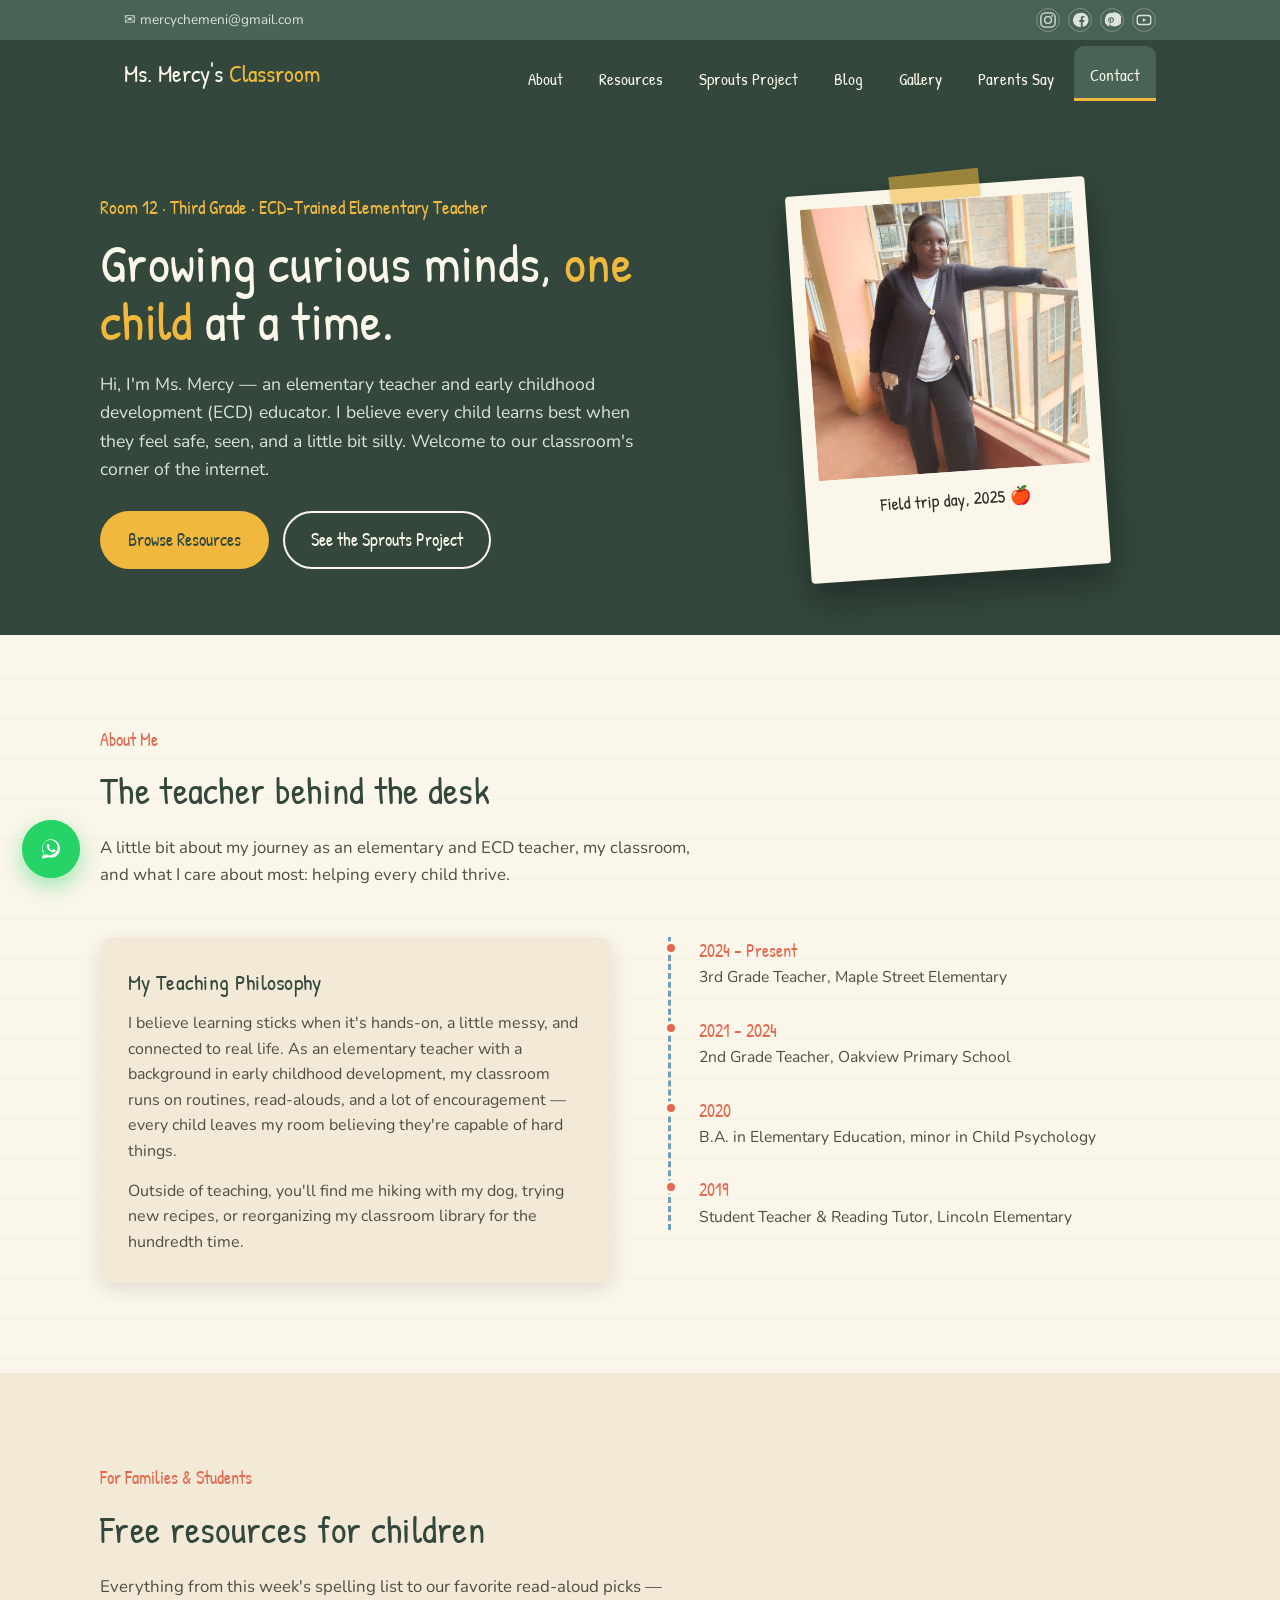
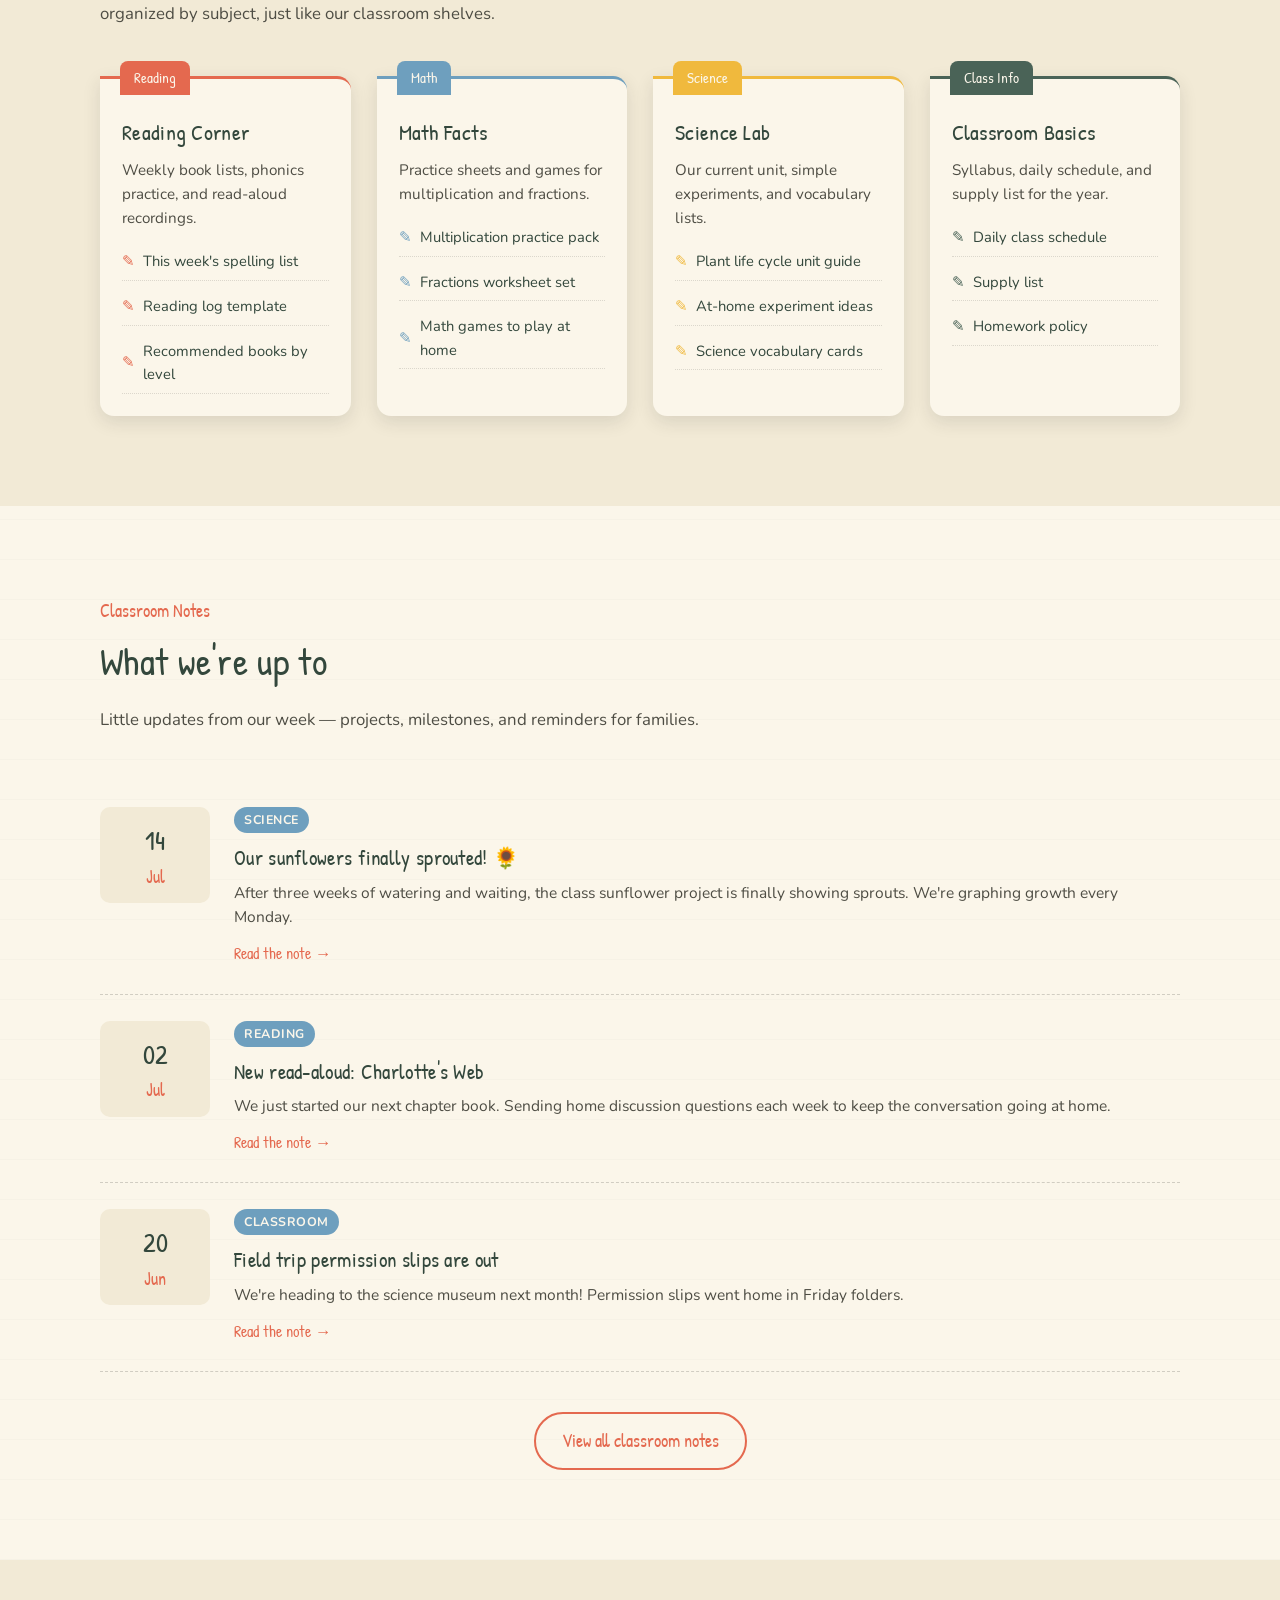
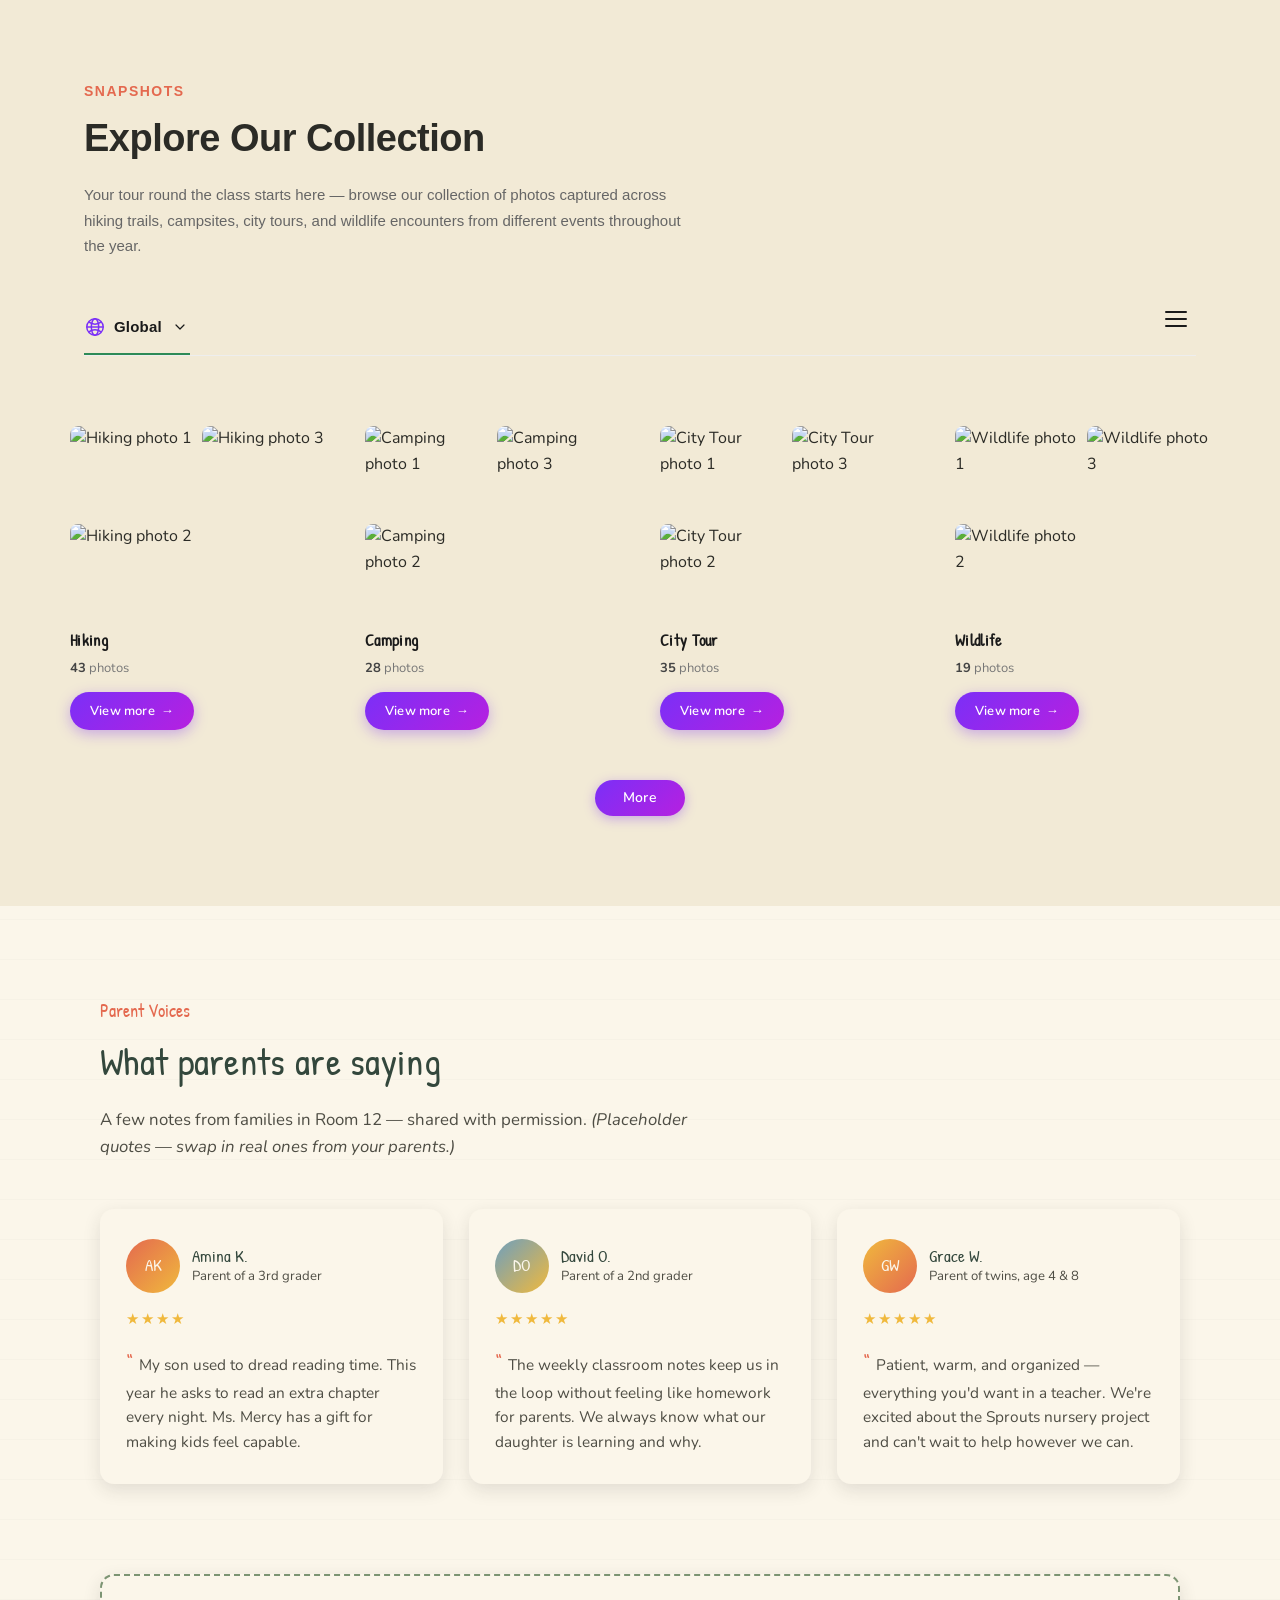
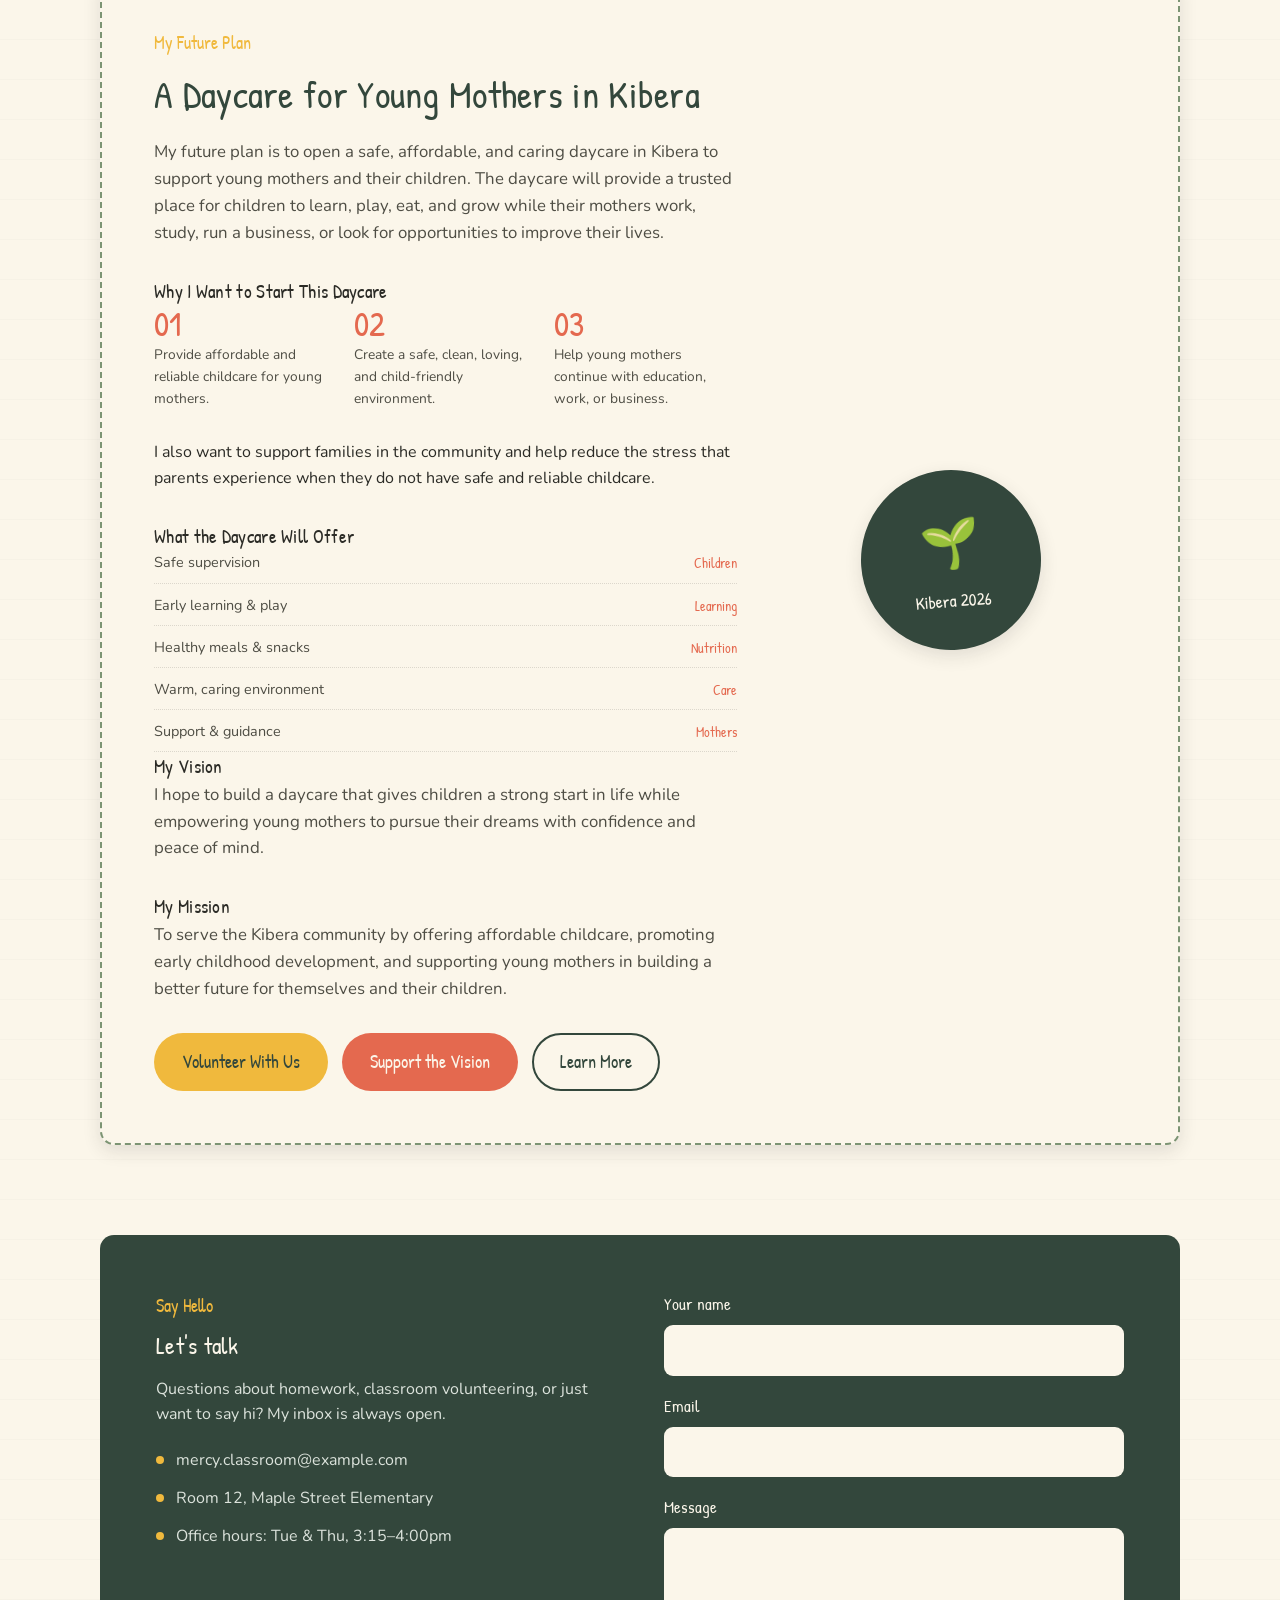
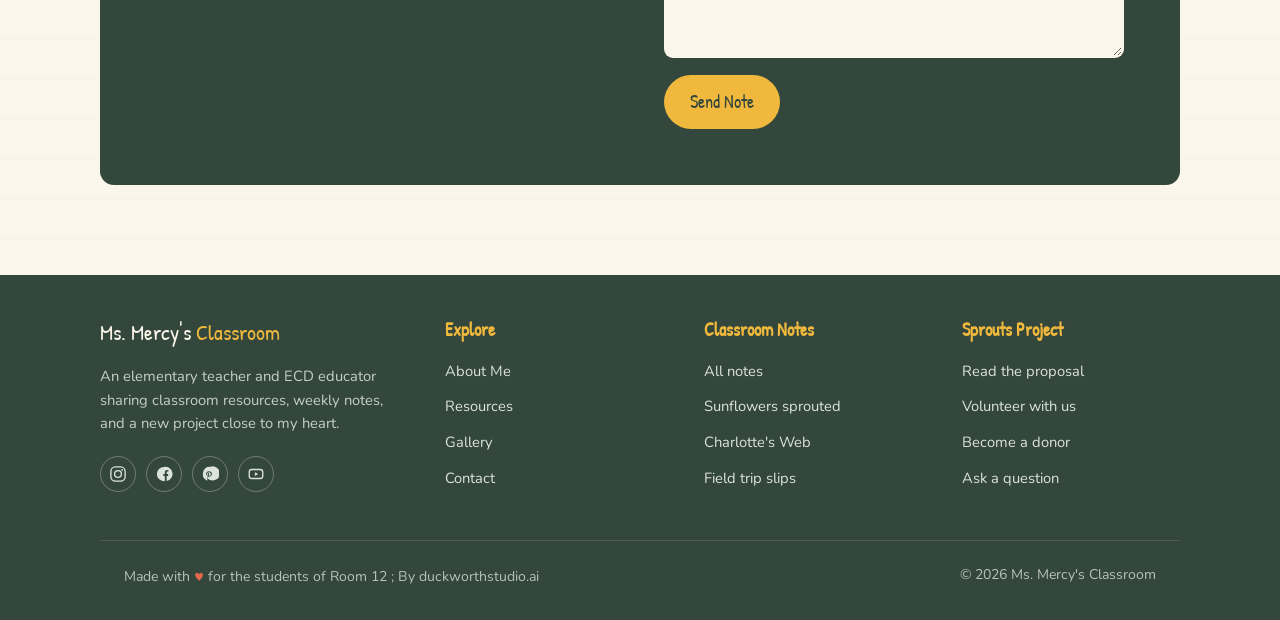
==== commit 15d4a504: "sprout" ====
--- a/index.html
+++ b/index.html
@@ -969,86 +969,147 @@
 
   <!-- ================= SPROUTS PROJECT ================= -->
 
-  <section id="project" class="reveal section-project">
-
-    <div class="wrap">
-
-      <div class="project-card">
-
-        <div class="project-copy">
-
-          <span class="eyebrow eyebrow-pencil">
-            New Initiative
+<div class="wrap">
+
+  <div class="project-card">
+
+    <div class="project-copy">
+
+      <span class="eyebrow eyebrow-pencil">
+        My Future Plan
+      </span>
+
+      <h2 class="section-title">
+        A Daycare for Young Mothers in Kibera
+      </h2>
+
+      <p class="section-lede project-lede">
+        My future plan is to open a safe, affordable, and caring daycare
+        in Kibera to support young mothers and their children. The daycare
+        will provide a trusted place for children to learn, play, eat, and
+        grow while their mothers work, study, run a business, or look for
+        opportunities to improve their lives.
+      </p>
+
+      <h3 class="project-subtitle">
+        Why I Want to Start This Daycare
+      </h3>
+
+      <ul class="project-stats">
+
+        <li>
+          <span class="num">01</span>
+          <span class="label">
+            Provide affordable and reliable childcare for young mothers.
           </span>
-
-          <h2 class="section-title">
-            The Little Sprouts Nursery Project
-          </h2>
-
-          <p class="section-lede project-lede">
-            Room 12 has a big dream: a nursery-ready learning space for
-            our youngest learners — ages 3–5 — with proper mats, shelving,
-            sensory materials, and story corners. I'm raising support to
-            build it from the ground up, and I'd love for you to be part
-            of it, whether that's an afternoon of your time or a
-            contribution toward supplies.
-            <em>(Placeholder copy — swap in your real project details.)</em>
-          </p>
-
-          <ul class="project-stats">
-
-            <li>
-              <span class="num">40</span>
-              <span class="label">children to welcome in year one</span>
-            </li>
-
-            <li>
-              <span class="num">3</span>
-              <span class="label">learning corners to build: reading, sensory, art</span>
-            </li>
-
-            <li>
-              <span class="num">KES 250K</span>
-              <span class="label">fundraising goal for furniture &amp; materials</span>
-            </li>
-
-          </ul>
-
-          <div class="progress-track" role="img" aria-label="35 percent of fundraising goal reached">
-            <div class="progress-fill" style="width: 35%;"></div>
-          </div>
-          <span class="progress-caption">KES 87,500 raised of the KES 250,000 goal</span>
-
-          <div class="btn-row project-btn-row">
-
-            <a href="project.html#volunteer" class="btn btn-primary">
-              Volunteer With Us
-            </a>
-
-            <a href="project.html#donate" class="btn btn-coral">
-              Become a Donor
-            </a>
-
-            <a href="project.html" class="btn btn-ghost-dark">
-              Read the Full Proposal
-            </a>
-
-          </div>
-
-        </div>
-
-        <div class="project-visual" aria-hidden="true">
-          <div class="seed-badge">
-            <span class="seed-emoji">🌱</span>
-            <span>Est. 2026</span>
-          </div>
-        </div>
+        </li>
+
+        <li>
+          <span class="num">02</span>
+          <span class="label">
+            Create a safe, clean, loving, and child-friendly environment.
+          </span>
+        </li>
+
+        <li>
+          <span class="num">03</span>
+          <span class="label">
+            Help young mothers continue with education, work, or business.
+          </span>
+        </li>
+
+      </ul>
+
+      <p class="project-lede">
+        I also want to support families in the community and help reduce
+        the stress that parents experience when they do not have safe and
+        reliable childcare.
+      </p>
+
+      <h3 class="project-subtitle">
+        What the Daycare Will Offer
+      </h3>
+
+      <ul class="needs-list project-offers">
+
+        <li>
+          <span>Safe supervision</span>
+          <span>Children</span>
+        </li>
+
+        <li>
+          <span>Early learning &amp; play</span>
+          <span>Learning</span>
+        </li>
+
+        <li>
+          <span>Healthy meals &amp; snacks</span>
+          <span>Nutrition</span>
+        </li>
+
+        <li>
+          <span>Warm, caring environment</span>
+          <span>Care</span>
+        </li>
+
+        <li>
+          <span>Support &amp; guidance</span>
+          <span>Mothers</span>
+        </li>
+
+      </ul>
+
+      <h3 class="project-subtitle">
+        My Vision
+      </h3>
+
+      <p class="section-lede project-lede">
+        I hope to build a daycare that gives children a strong start in
+        life while empowering young mothers to pursue their dreams with
+        confidence and peace of mind.
+      </p>
+
+      <h3 class="project-subtitle">
+        My Mission
+      </h3>
+
+      <p class="section-lede project-lede">
+        To serve the Kibera community by offering affordable childcare,
+        promoting early childhood development, and supporting young
+        mothers in building a better future for themselves and their
+        children.
+      </p>
+
+      <div class="btn-row project-btn-row">
+
+        <a href="project.html#volunteer" class="btn btn-primary">
+          Volunteer With Us
+        </a>
+
+        <a href="project.html#donate" class="btn btn-coral">
+          Support the Vision
+        </a>
+
+        <a href="project.html" class="btn btn-ghost-dark">
+          Learn More
+        </a>
 
       </div>
 
     </div>
 
-  </section>
+    <div class="project-visual" aria-hidden="true">
+
+      <div class="seed-badge">
+        <span class="seed-emoji">🌱</span>
+        <span>Kibera 2026</span>
+      </div>
+
+    </div>
+
+  </div>
+
+</div>
 
 
 
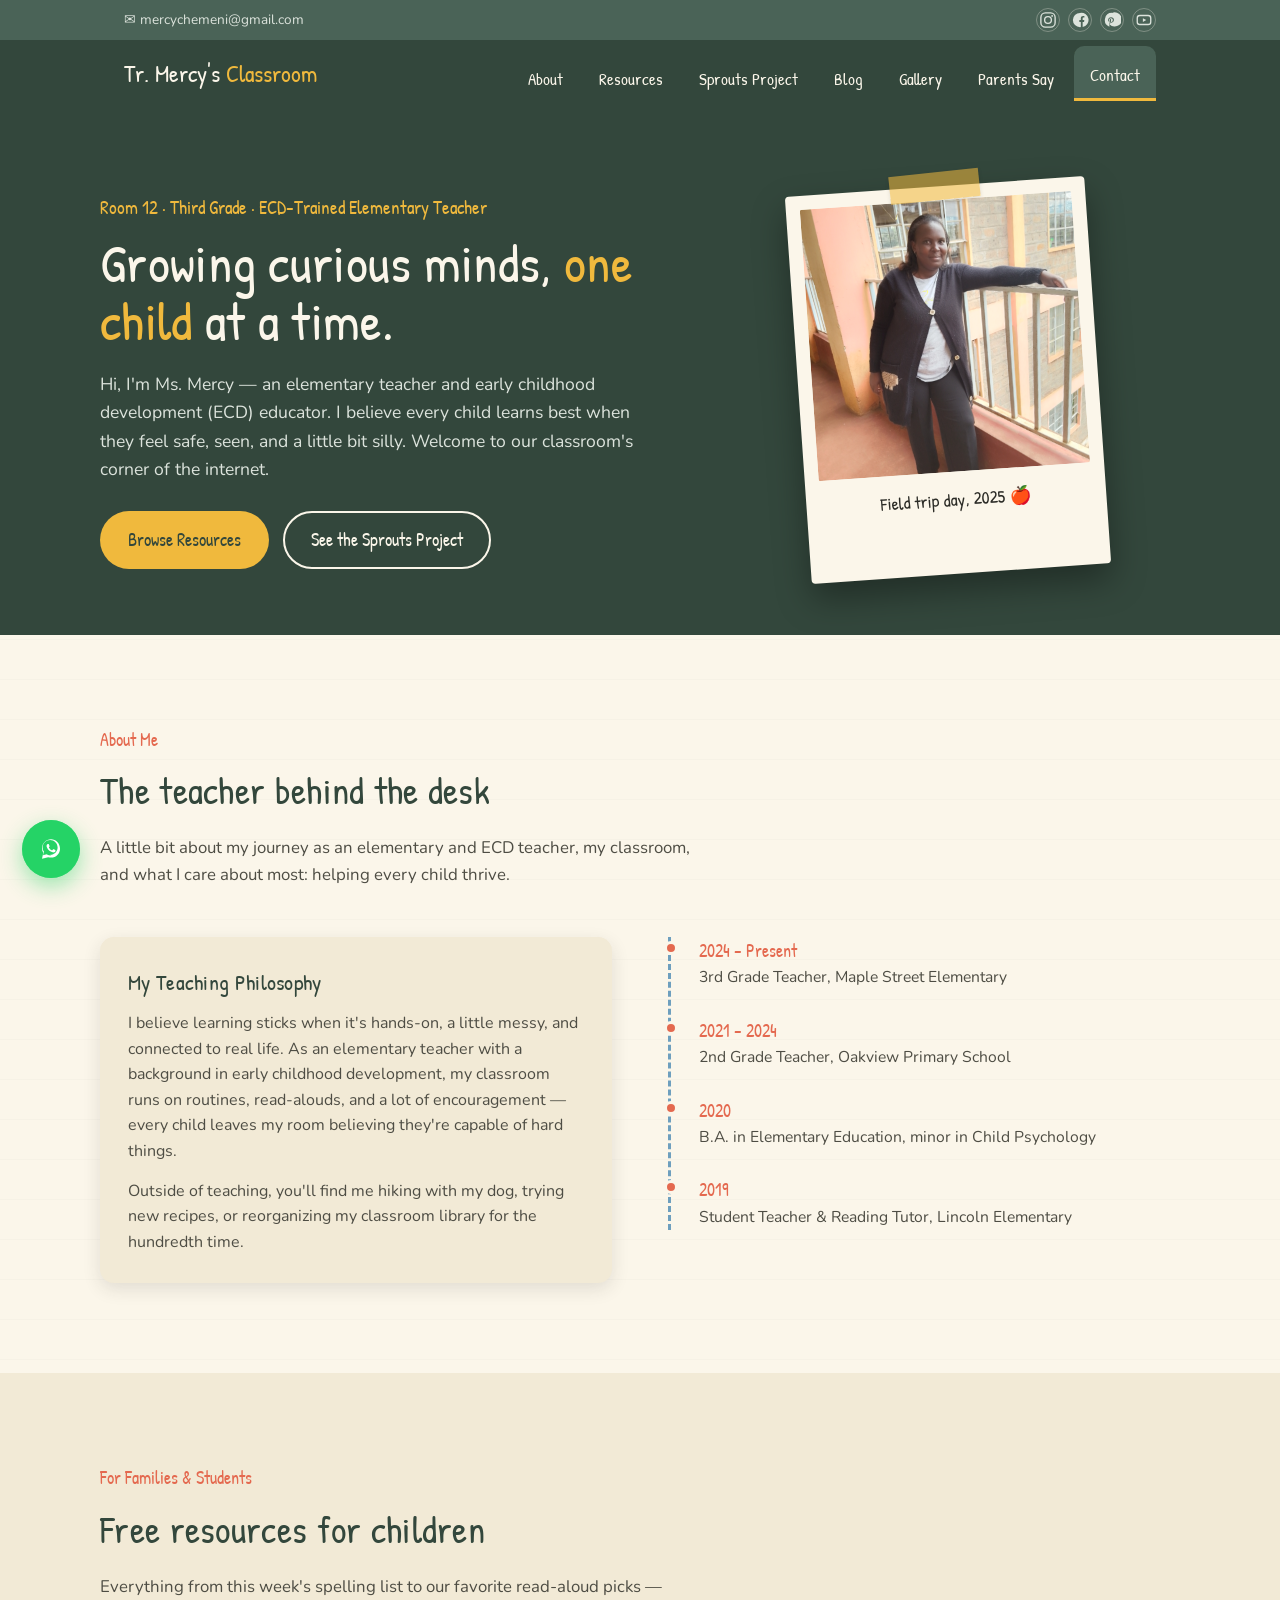
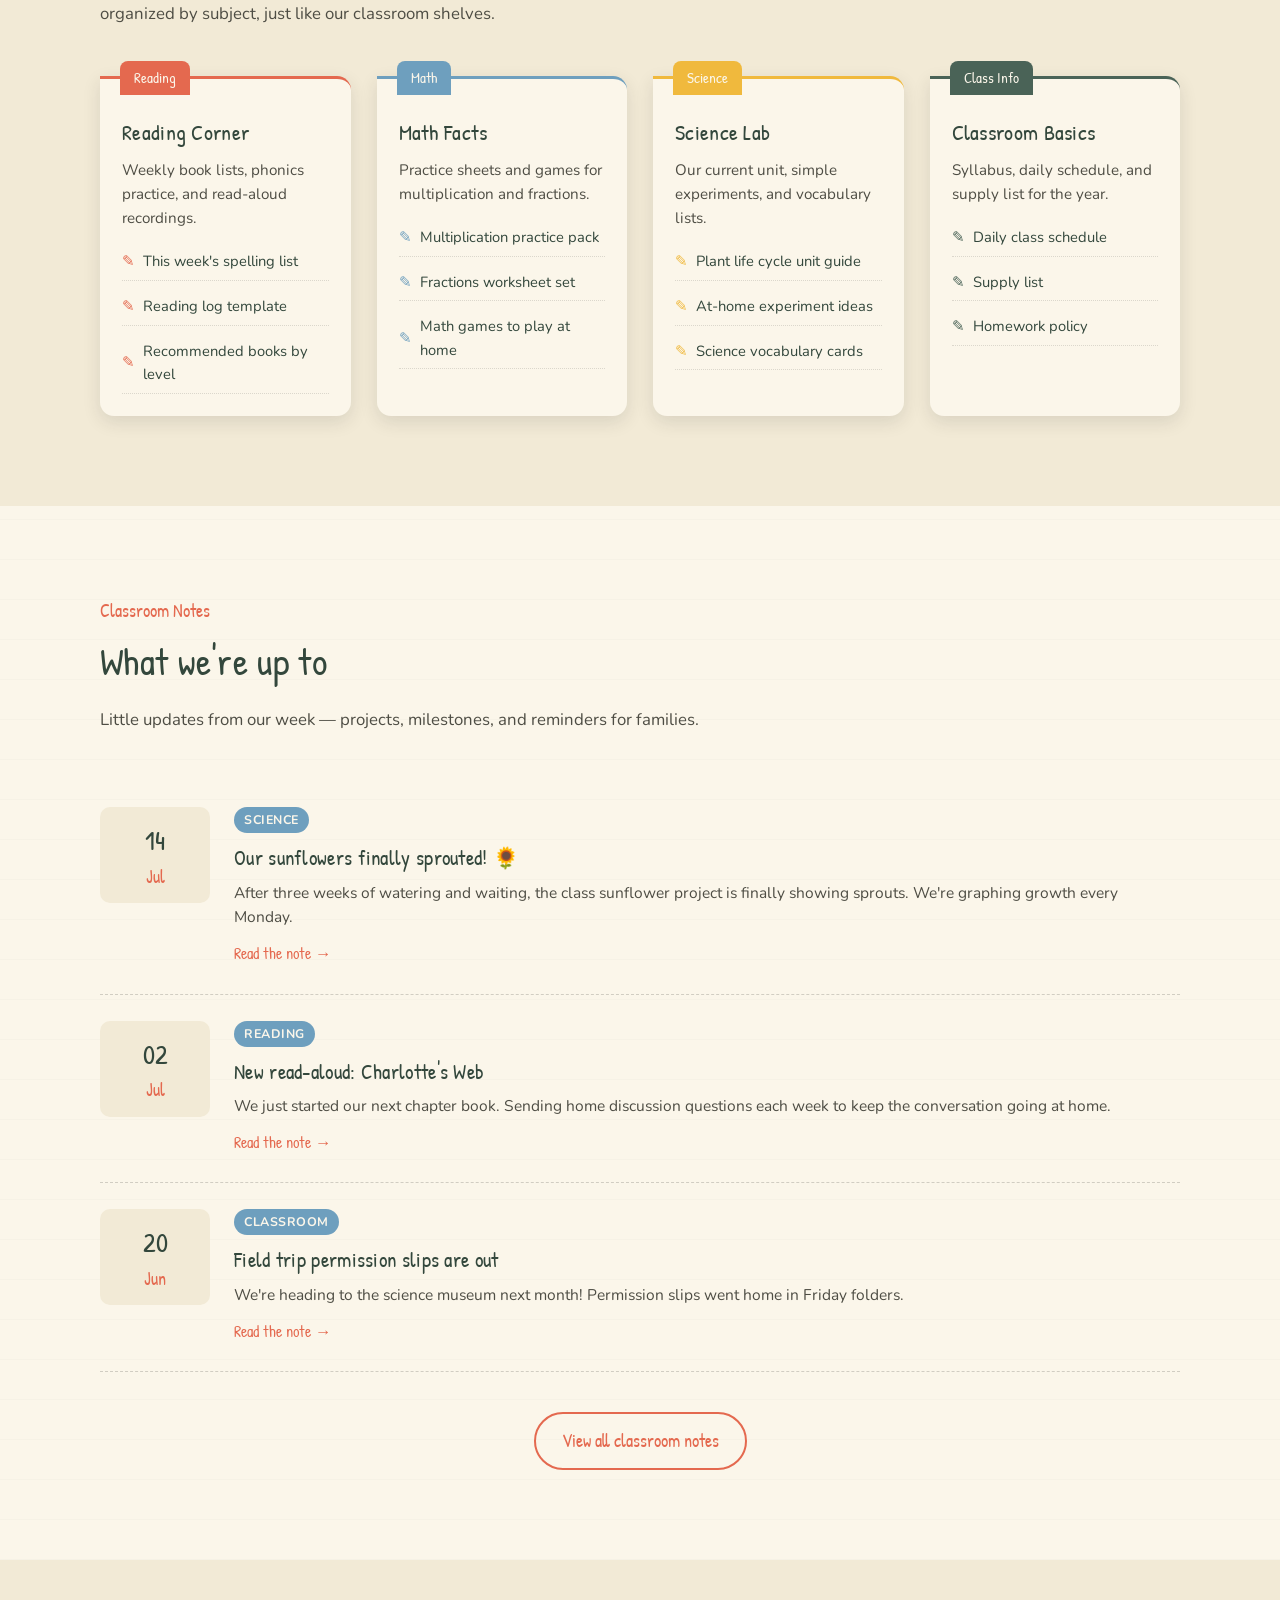
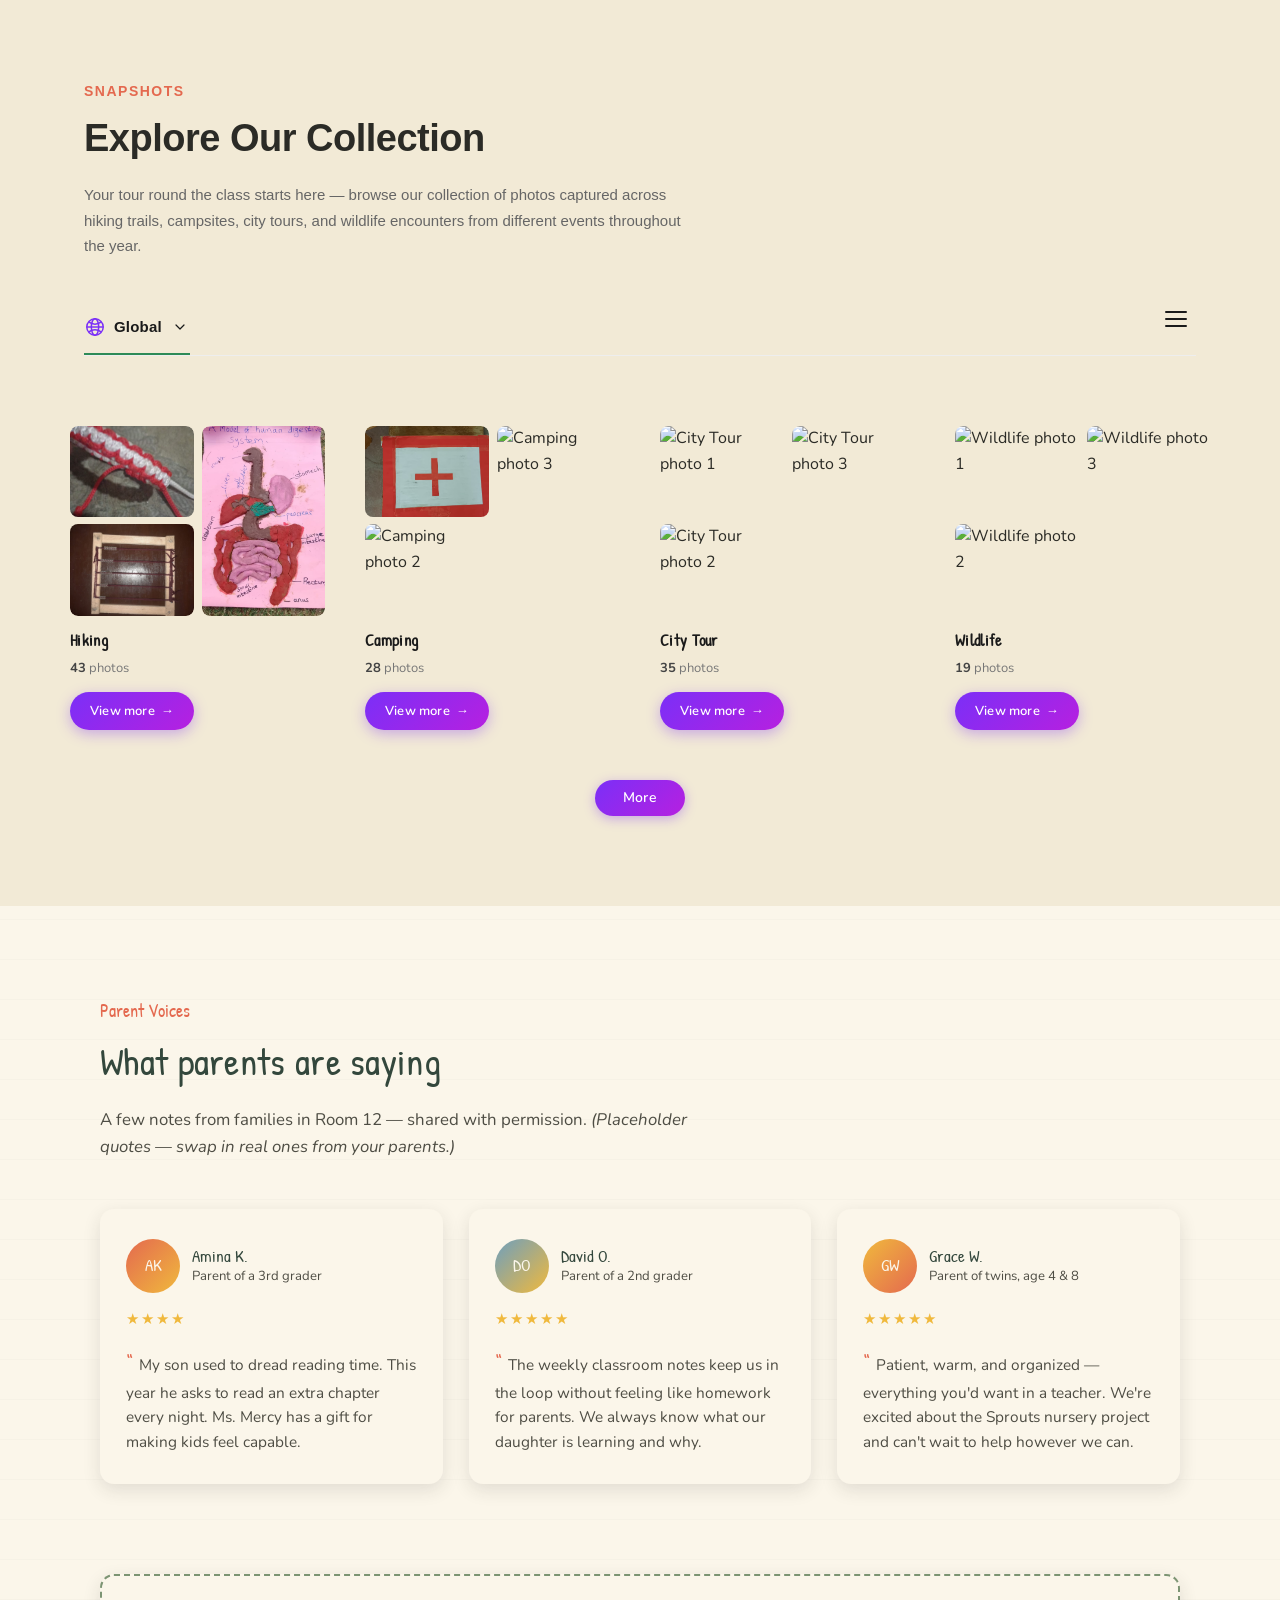
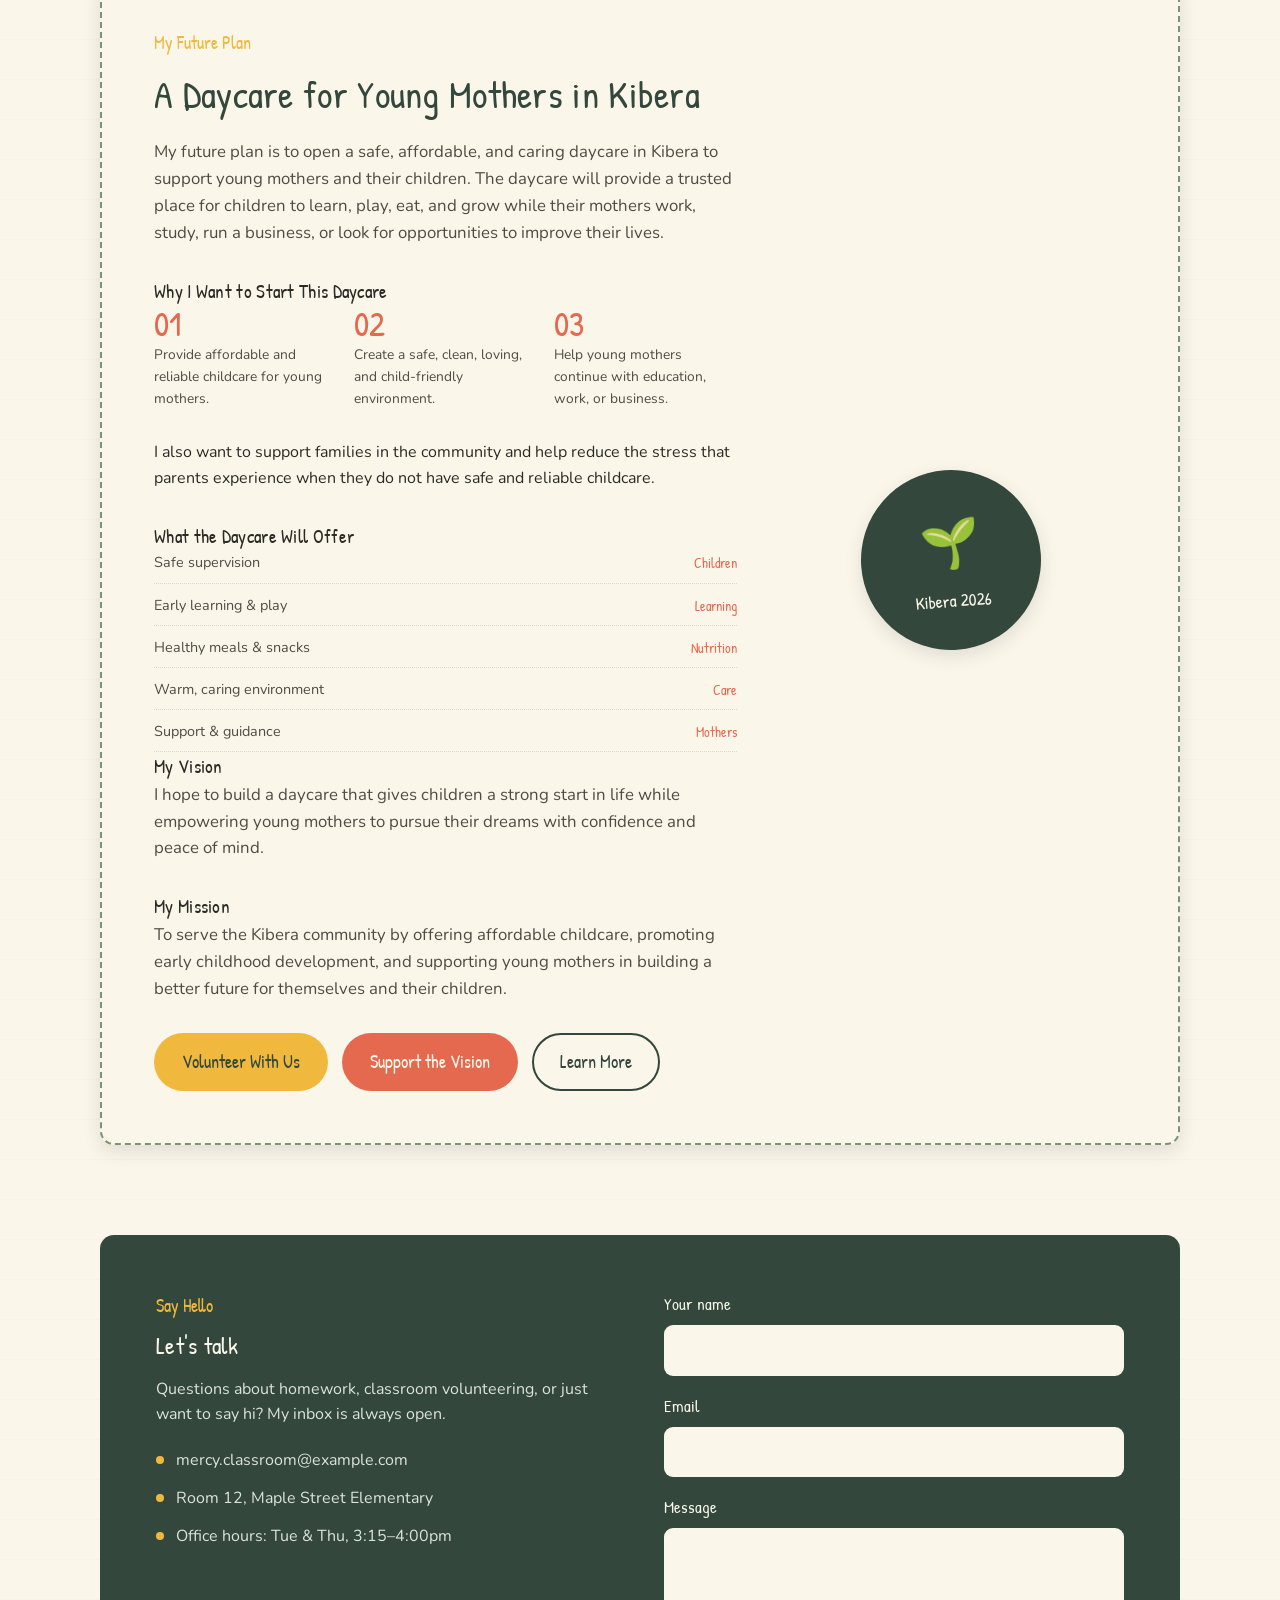
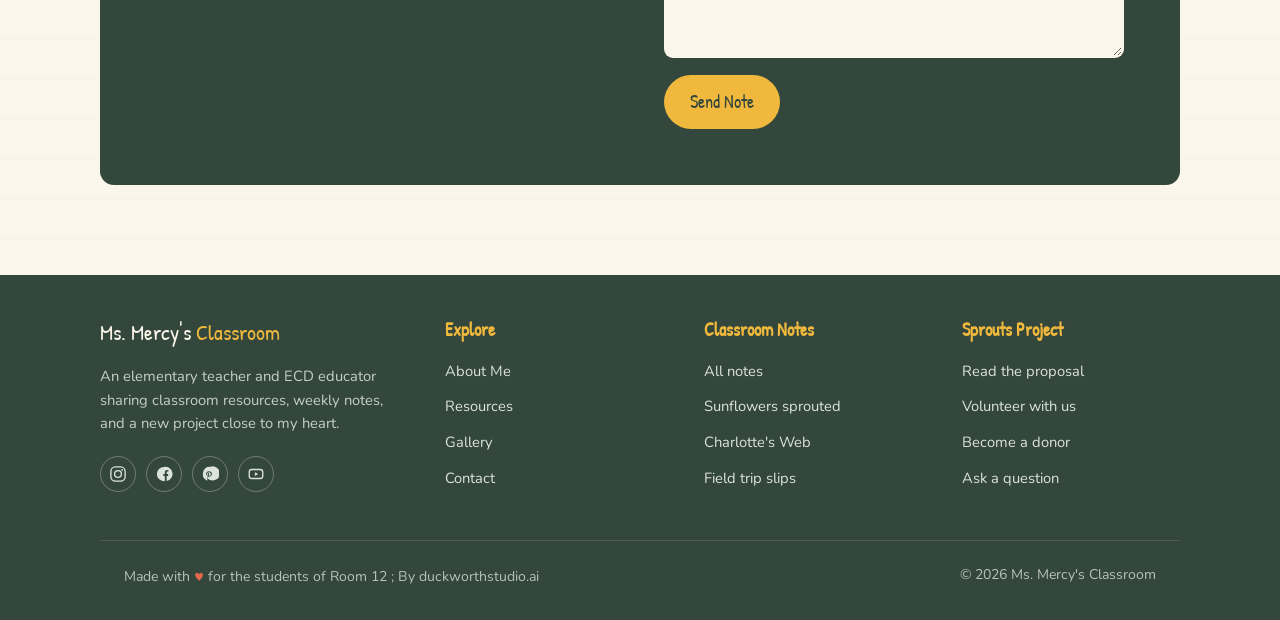
==== commit 72c0f57d: "rtyui" ====
--- a/index.html
+++ b/index.html
@@ -112,7 +112,7 @@
     <div class="nav-inner">
 
       <a href="#top" class="brand">
-        Ms. Mercy's
+        Tr. Mercy's
         <span>Classroom</span>
       </a>
 
@@ -142,7 +142,7 @@
         </li>
 
         <li>
-          <a href="blog.html">Blog</a>
+          <a href="blogg.html">Blog</a>
         </li>
 
         <li>
@@ -708,11 +708,11 @@
             <div class="card" data-title="Hiking">
                 <div class="image_container">
                     <div class="content1">
-                        <img src="./images/1755953469419.jpg" alt="Hiking photo 1">
-                        <img src="./images/1741106650280.jpg" alt="Hiking photo 2">
+                        <img src="./port.mgs/project002.1.jpg" alt="Hiking photo 1">
+                        <img src="./port.mgs/project001.jpg" alt="Hiking photo 2">
                     </div>
                     <div class="content2">
-                        <img src="./images/1763843669603.jpg" alt="Hiking photo 3">
+                        <img src="./port.mgs/project003.jpg" alt="Hiking photo 3">
                     </div>
                 </div>
                 <div class="description">
@@ -725,11 +725,11 @@
             <div class="card" data-title="Camping">
                 <div class="image_container">
                     <div class="content1">
-                        <img src="./images/1755953469419.jpg" alt="Camping photo 1">
-                        <img src="./images/1784879021336.jpg" alt="Camping photo 2">
+                        <img src="./port.mgs/project004.jpg" alt="Camping photo 1">
+                        <img src="./port.mgs/project005.jpg" alt="Camping photo 2">
                     </div>
                     <div class="content2">
-                        <img src="./images/1771046326899.jpg" alt="Camping photo 3">
+                        <img src="./port.mgs/school.visits.jpg" alt="Camping photo 3">
                     </div>
                 </div>
                 <div class="description">
@@ -813,11 +813,11 @@
                 <div class="card" data-title="Ski">
                     <div class="image_container">
                         <div class="content1">
-                            <img src="./images/1768444789006.jpg" alt="Ski photo 1">
-                            <img src="./images/1783578538023.jpg" alt="Ski photo 2">
+                            <img src="./port.mgs/project001.jpg" alt="Ski photo 1">
+                            <img src="./port.mgs/project002.jpg" alt="Ski photo 2">
                         </div>
                         <div class="content2">
-                            <img src="./images/1782142311839.jpg" alt="Ski photo 3">
+                            <img src="./port.mgs/project002.1.jpg" alt="Ski photo 3">
                         </div>
                     </div>
                     <div class="description">
@@ -830,11 +830,11 @@
                 <div class="card" data-title="Safari">
                     <div class="image_container">
                         <div class="content1">
-                            <img src="./images/1774967490290.jpg" alt="Safari photo 1">
-                            <img src="./images/1755953469419.jpg" alt="Safari photo 2">
+                            <img src="./port.mgs/project005.jpg" alt="Safari photo 1">
+                            <img src="./port.mgs/project006.jpg" alt="Safari photo 2">
                         </div>
                         <div class="content2">
-                            <img src="./images/1769133202348.jpg" alt="Safari photo 3">
+                            <img src="./port.mgs/project007.vid.1.mp4" alt="Safari photo 3">
                         </div>
                     </div>
                     <div class="description">
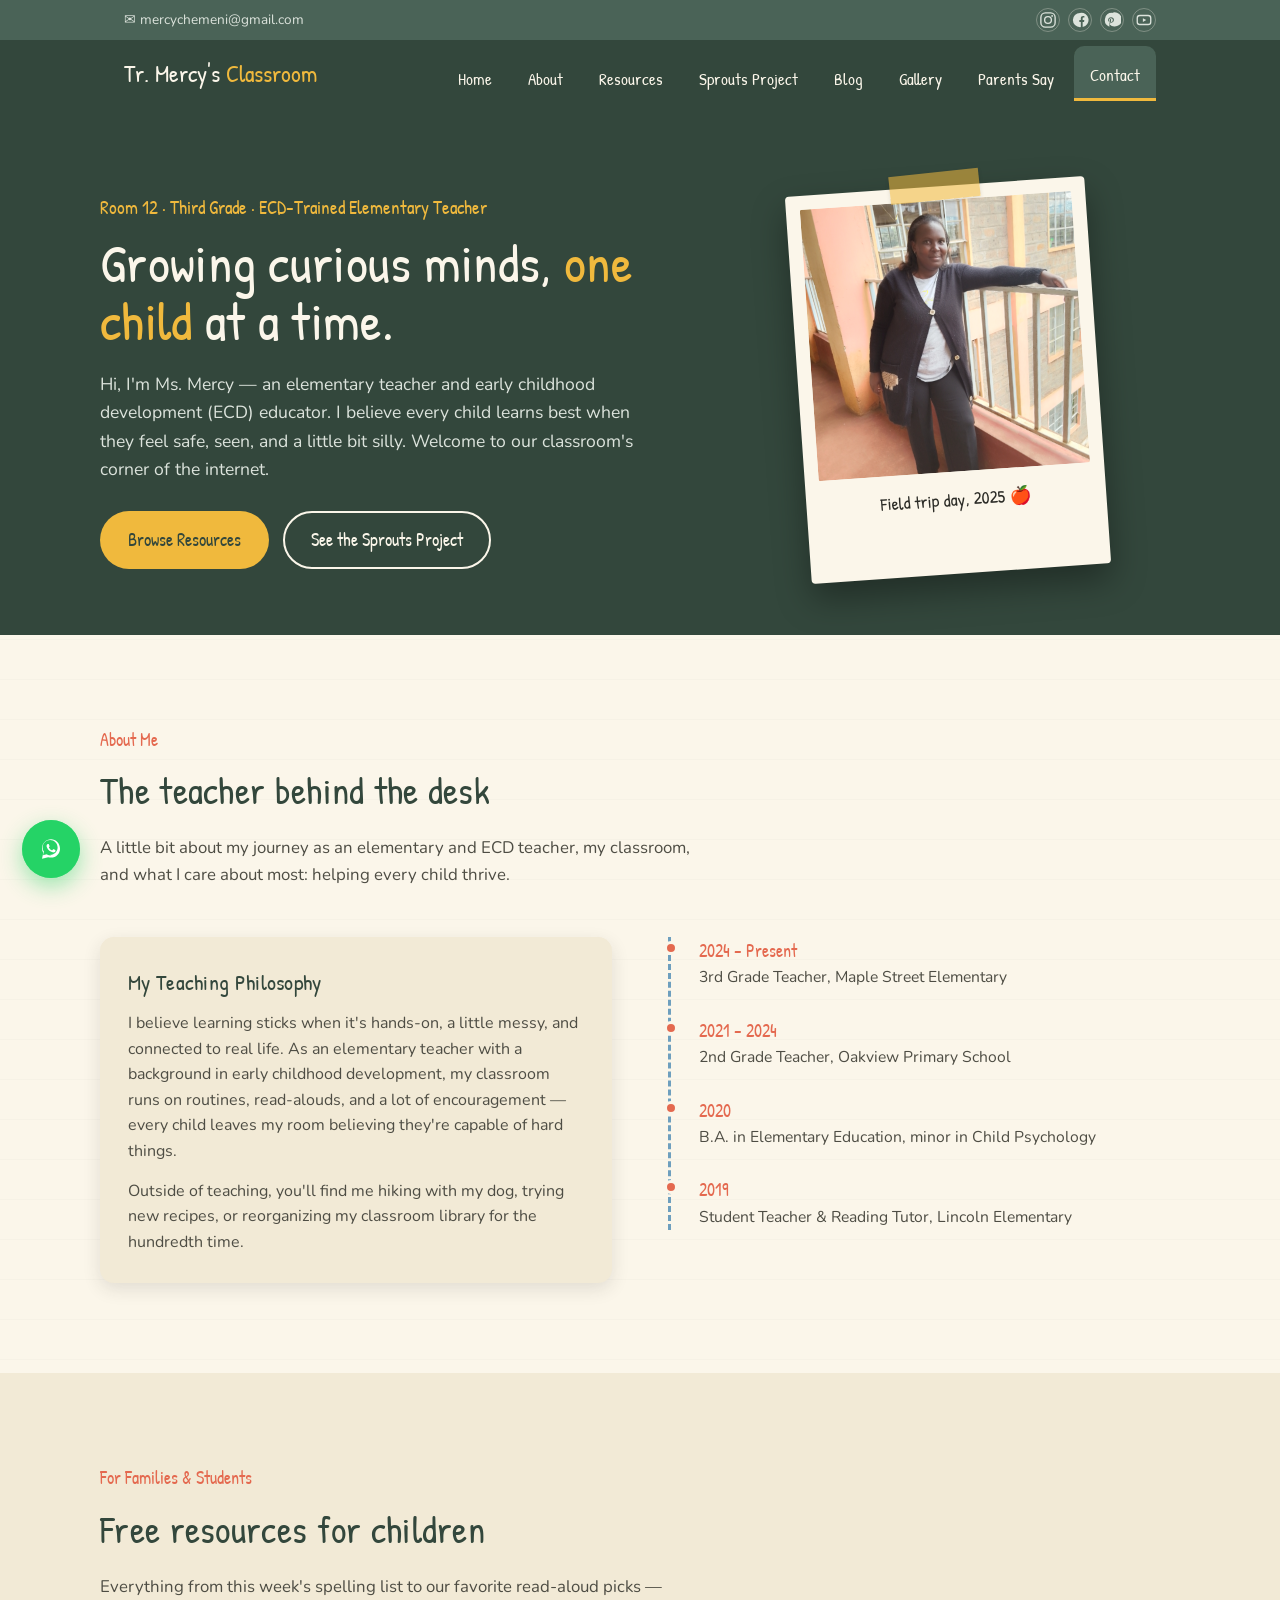
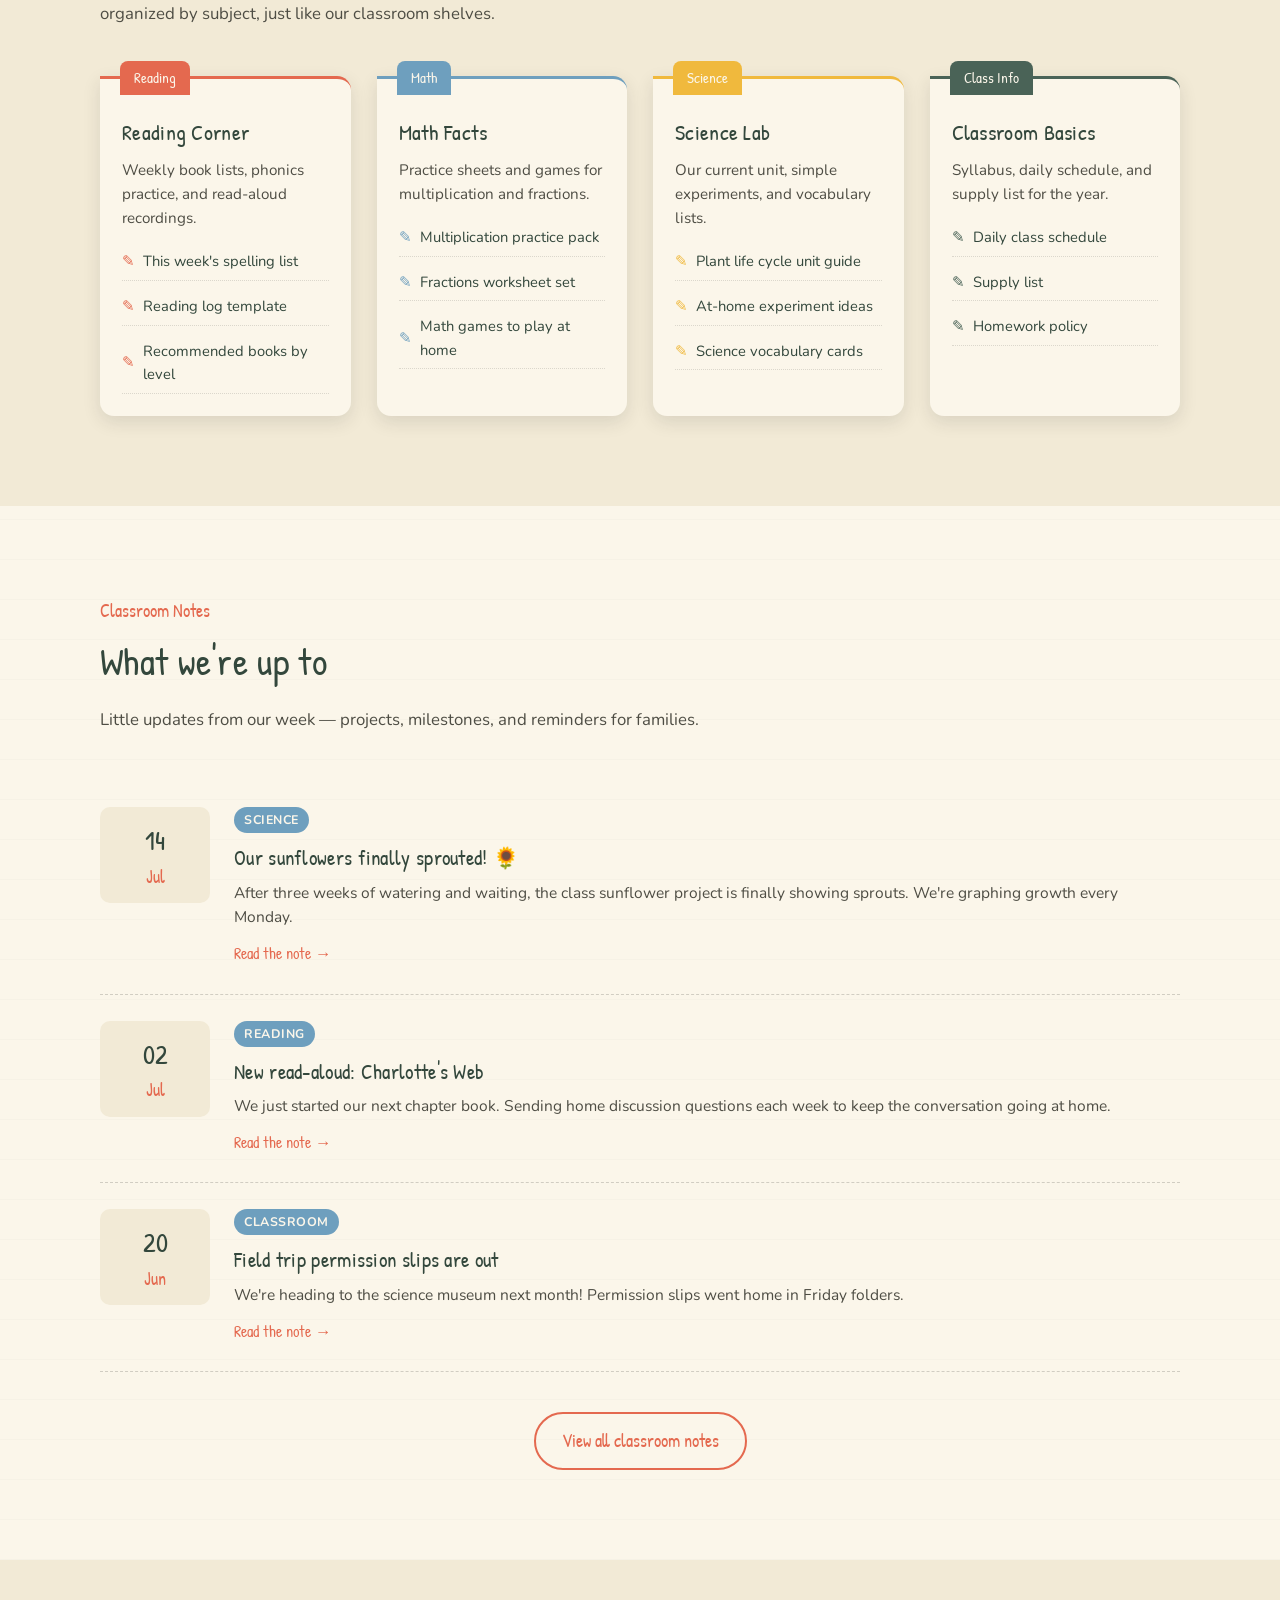
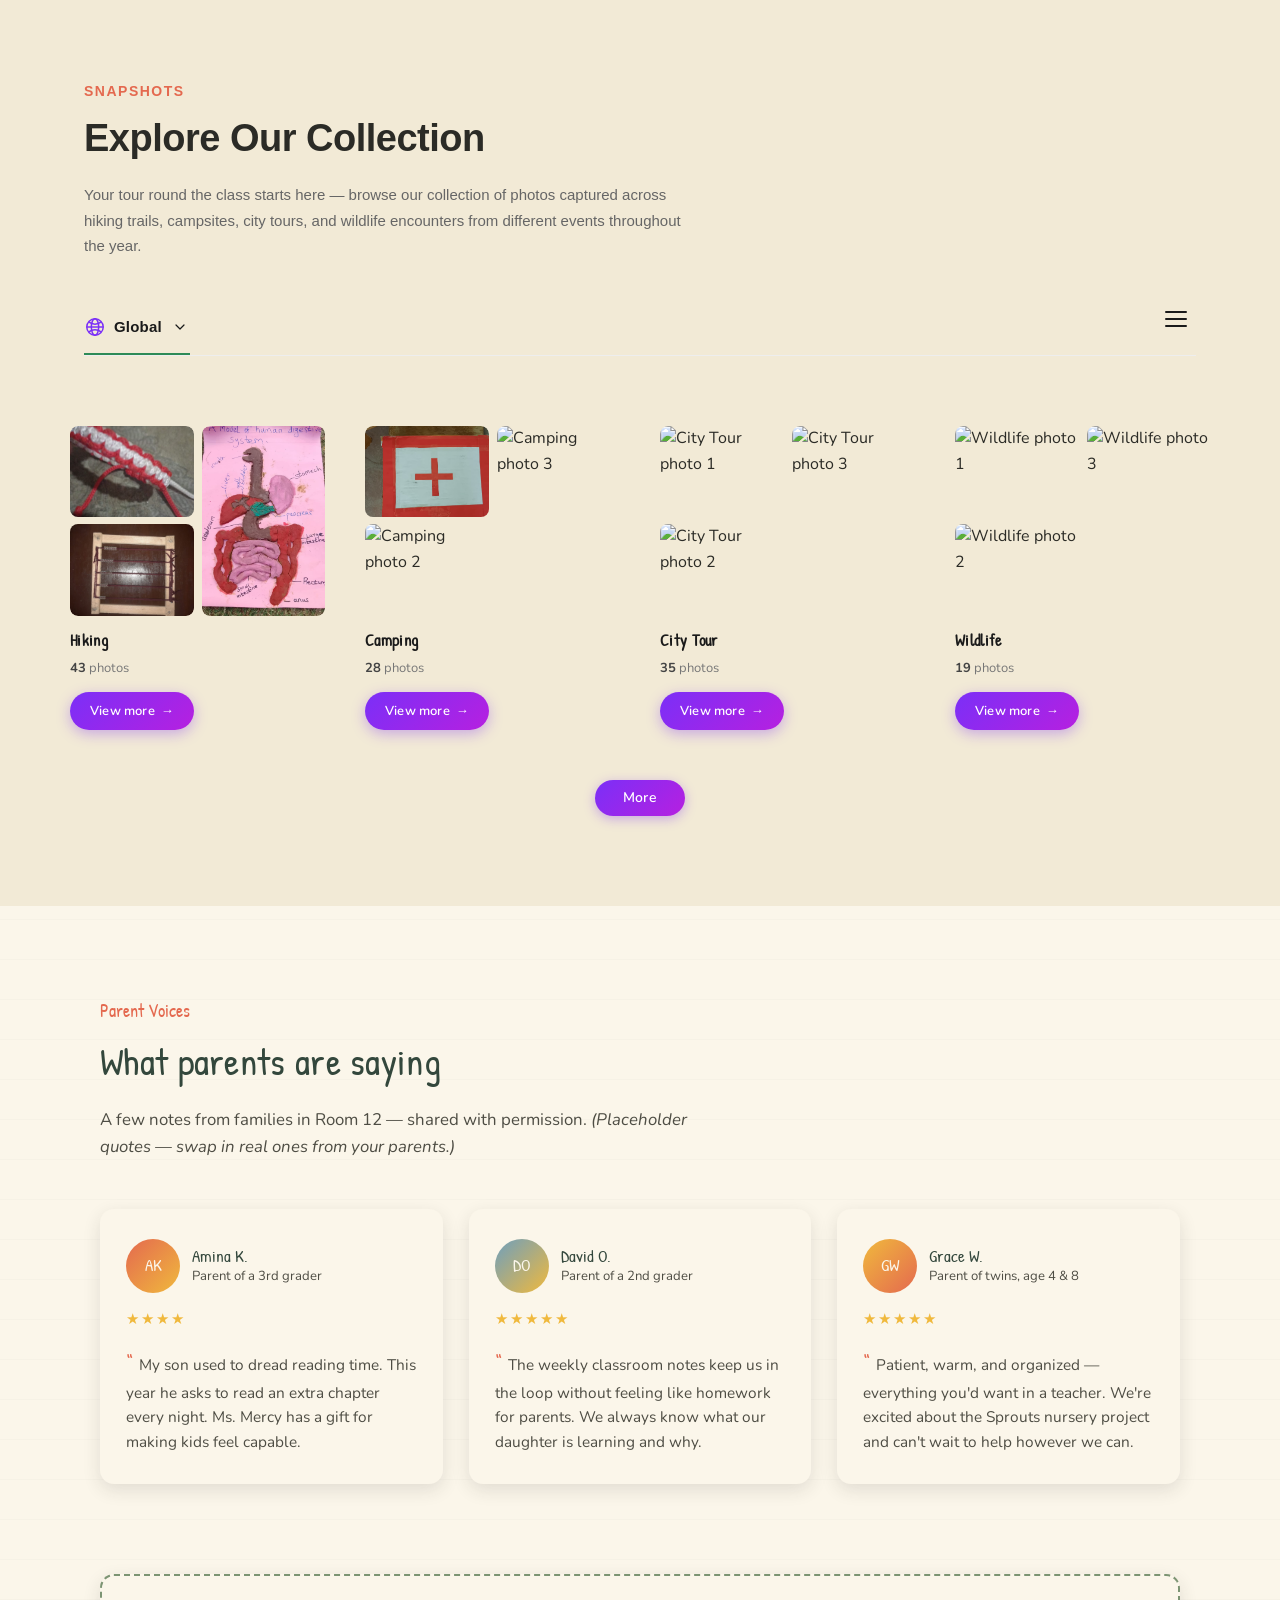
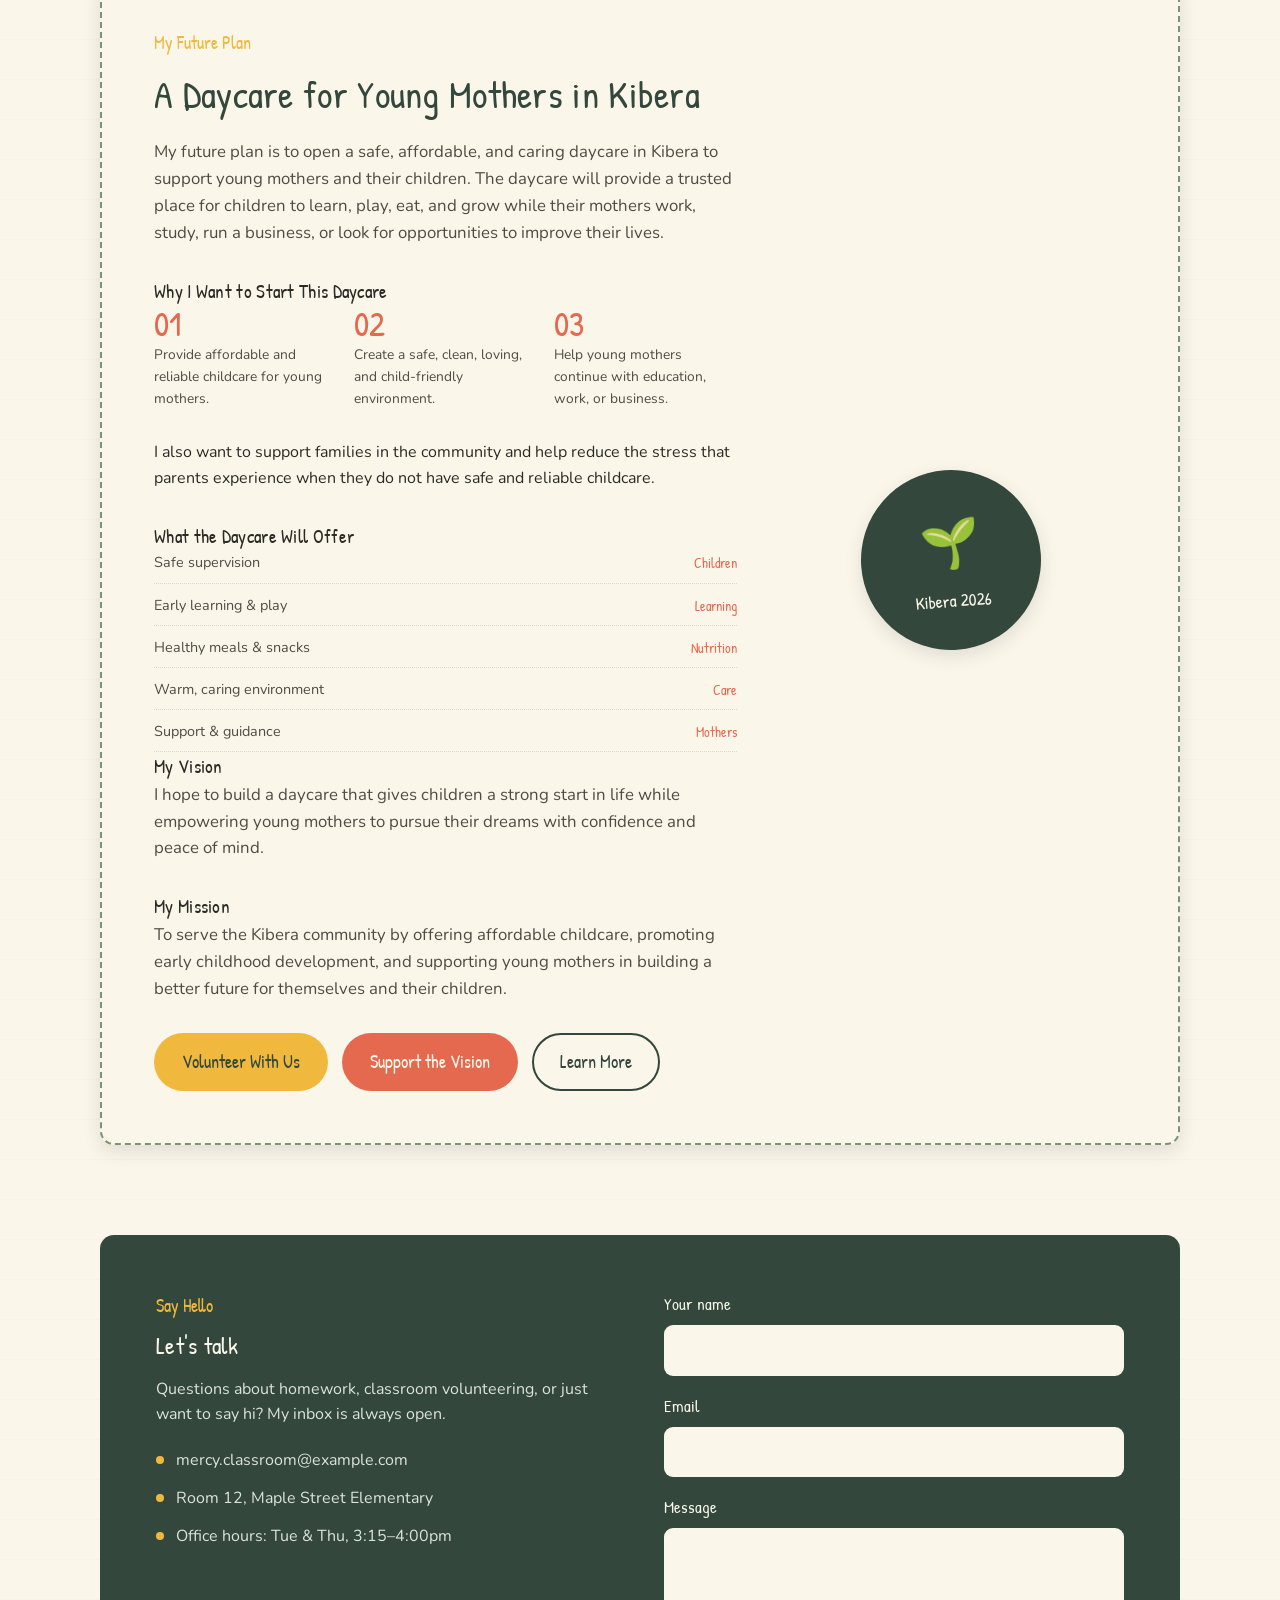
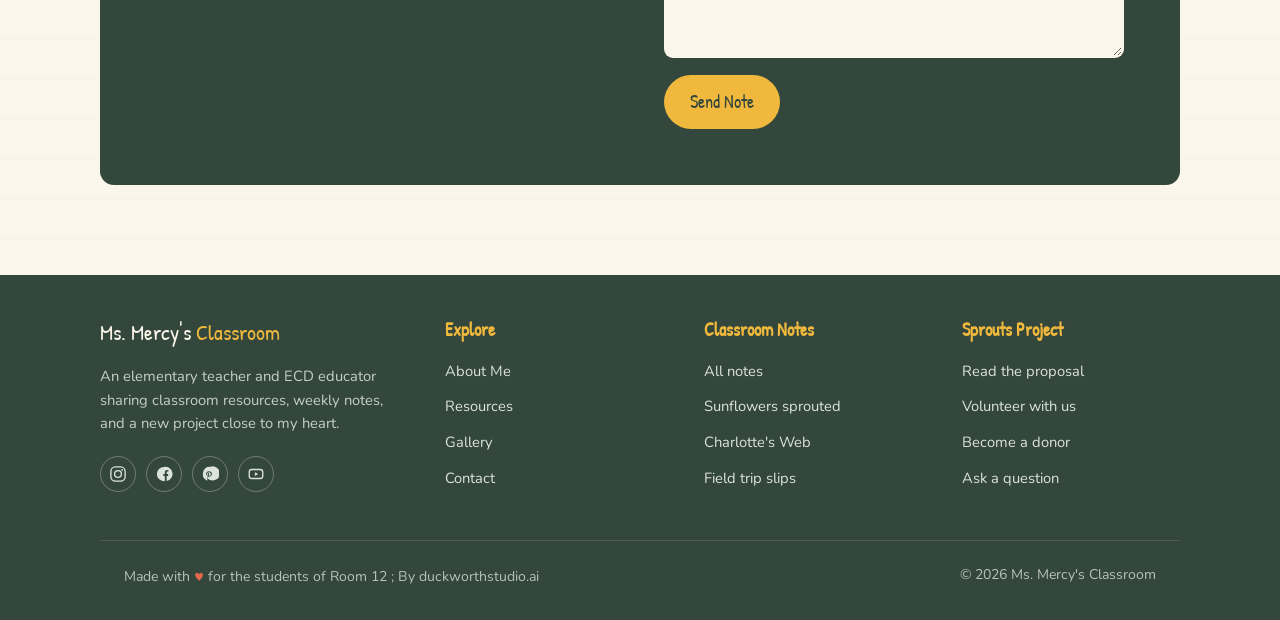
==== commit f7b2215e: "iop" ====
--- a/index.html
+++ b/index.html
@@ -129,6 +129,9 @@
 
       <ul class="tabs" id="nav-tabs">
 
+        <li>
+          <a href="#top">Home</a>
+        </li>
         <li>
           <a href="#about">About</a>
         </li>
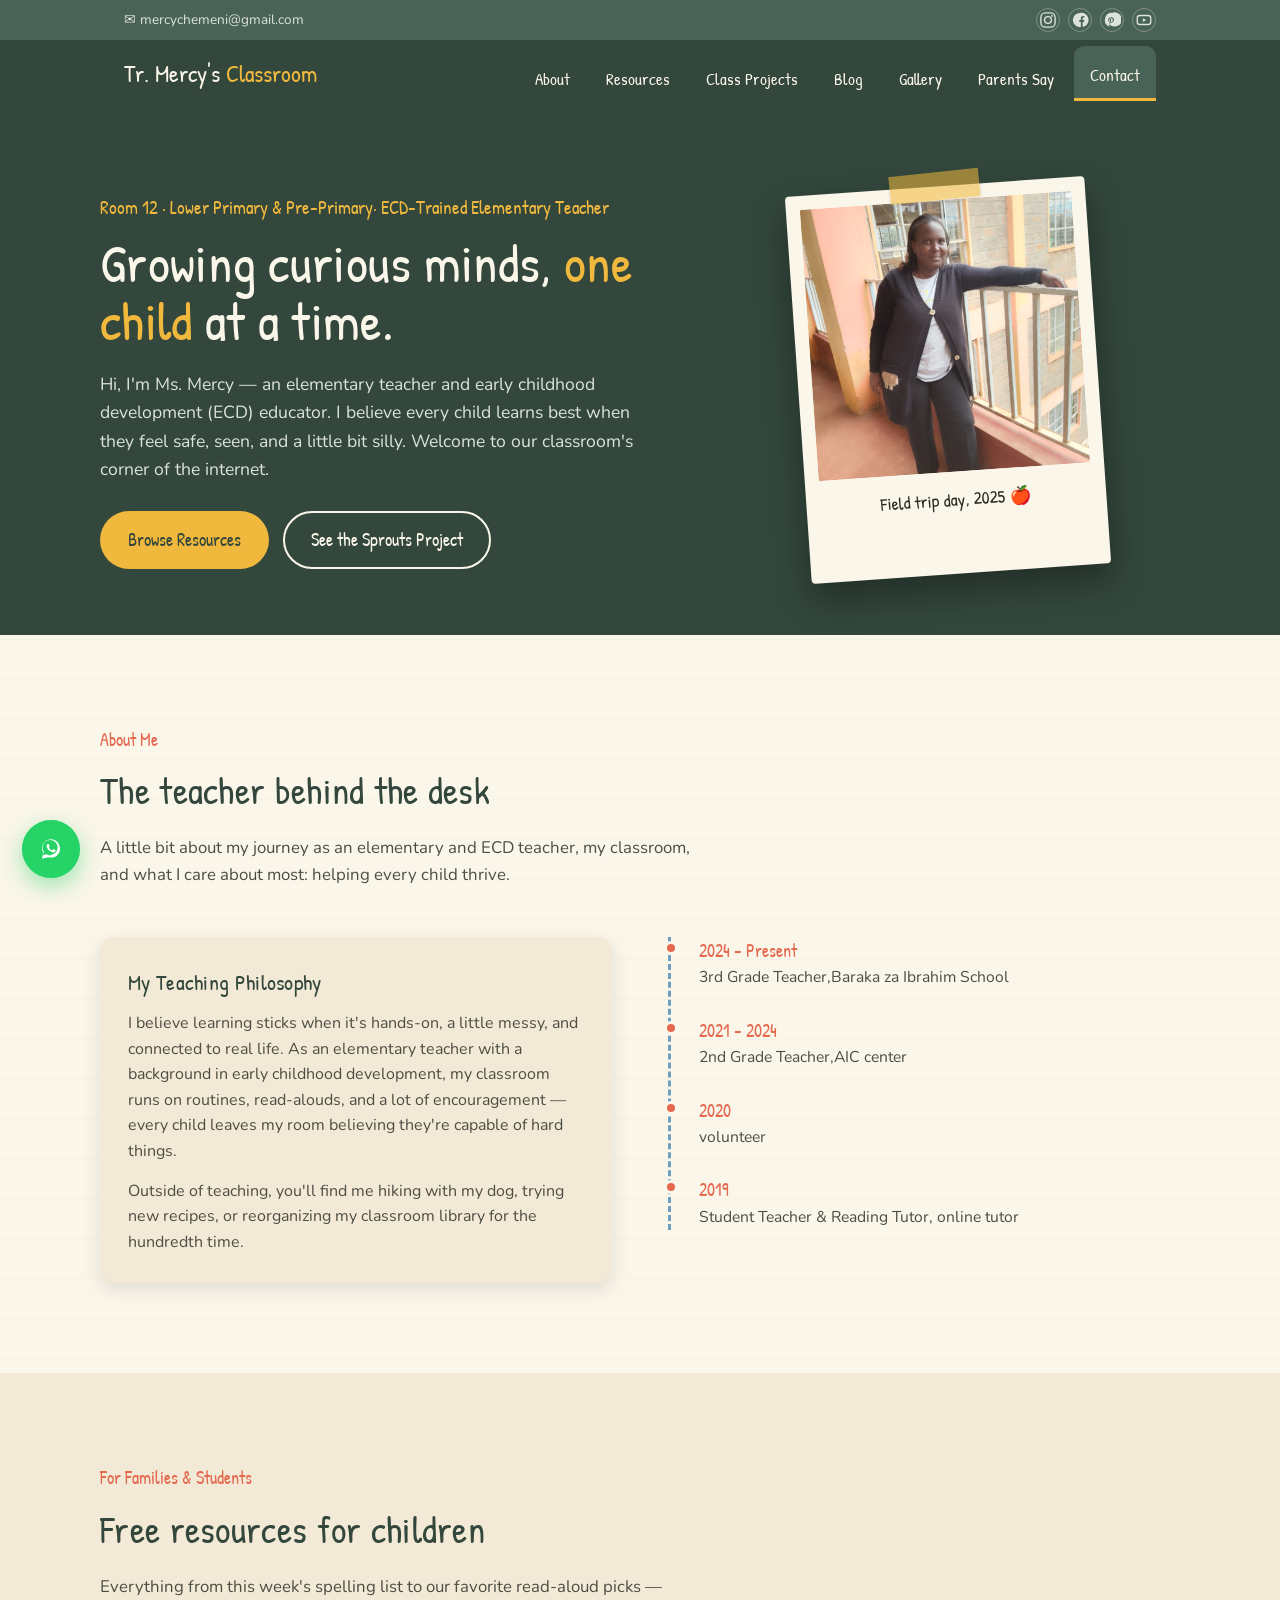
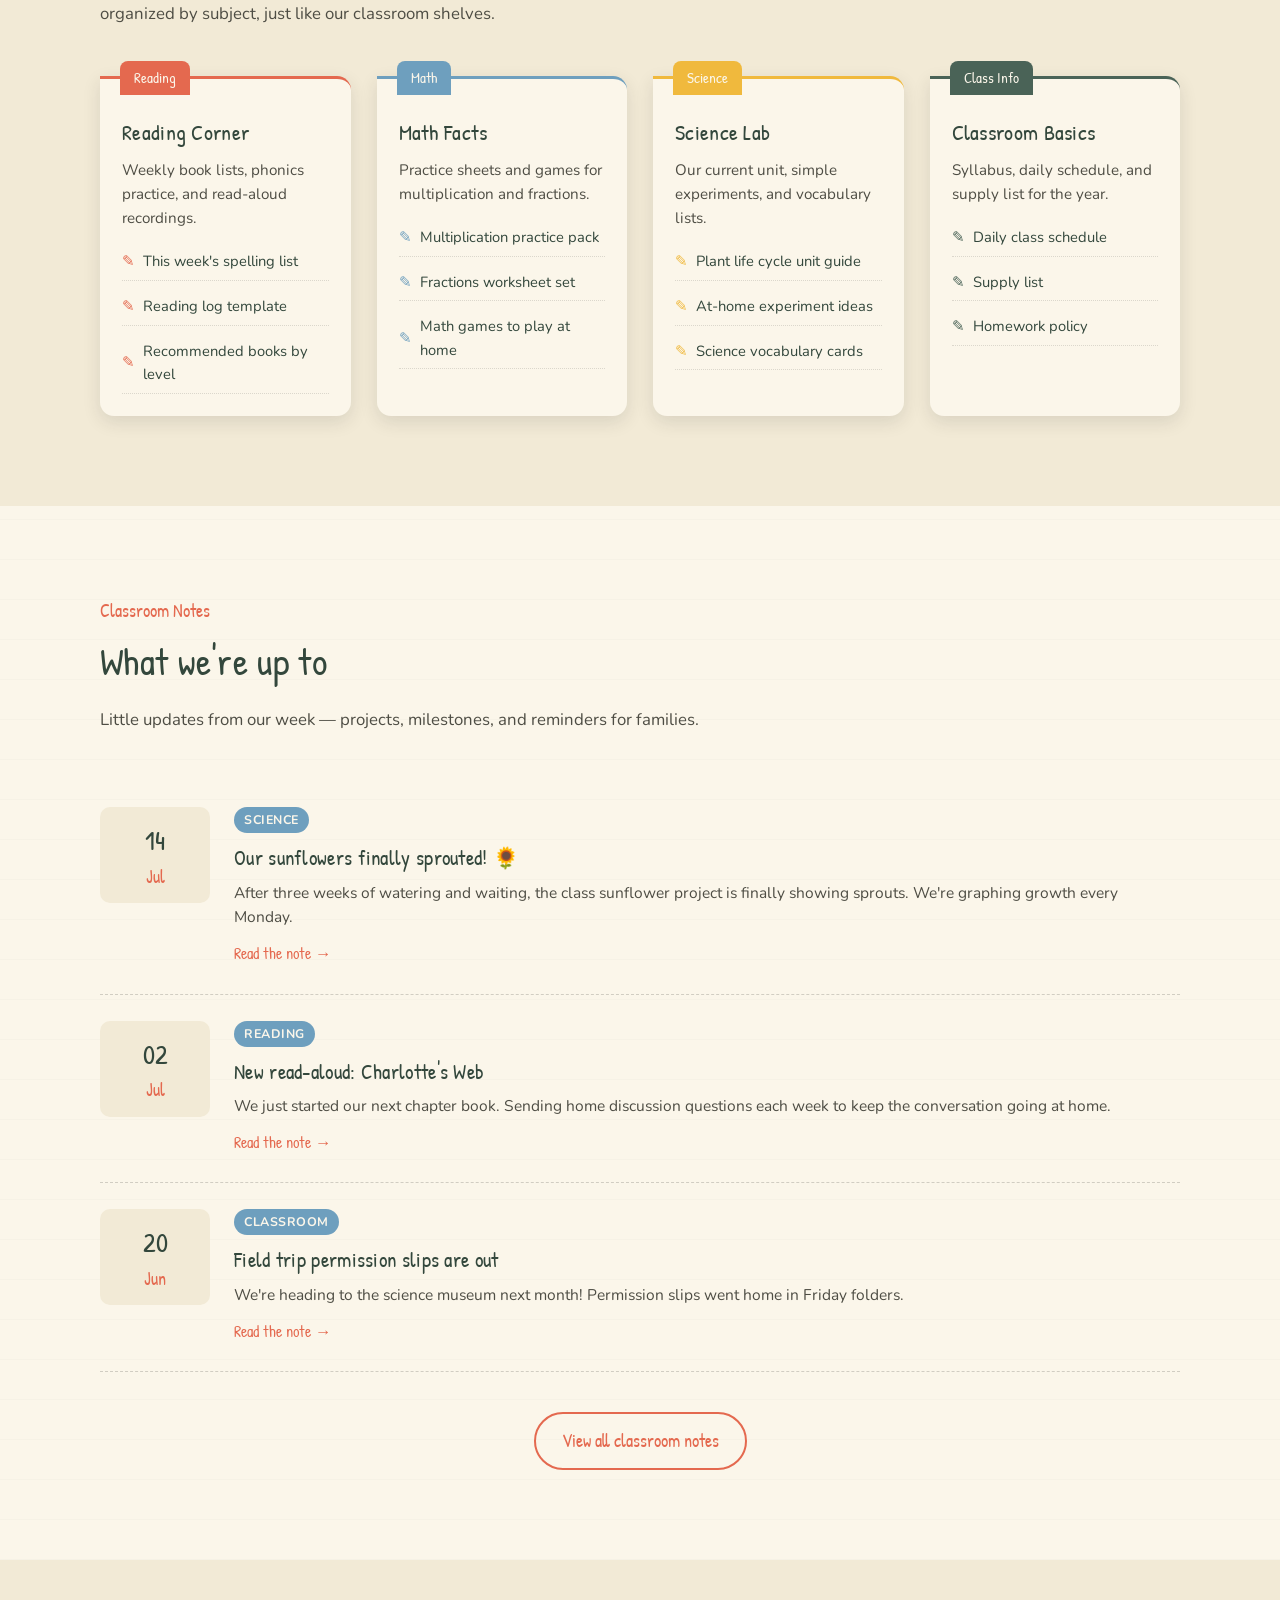
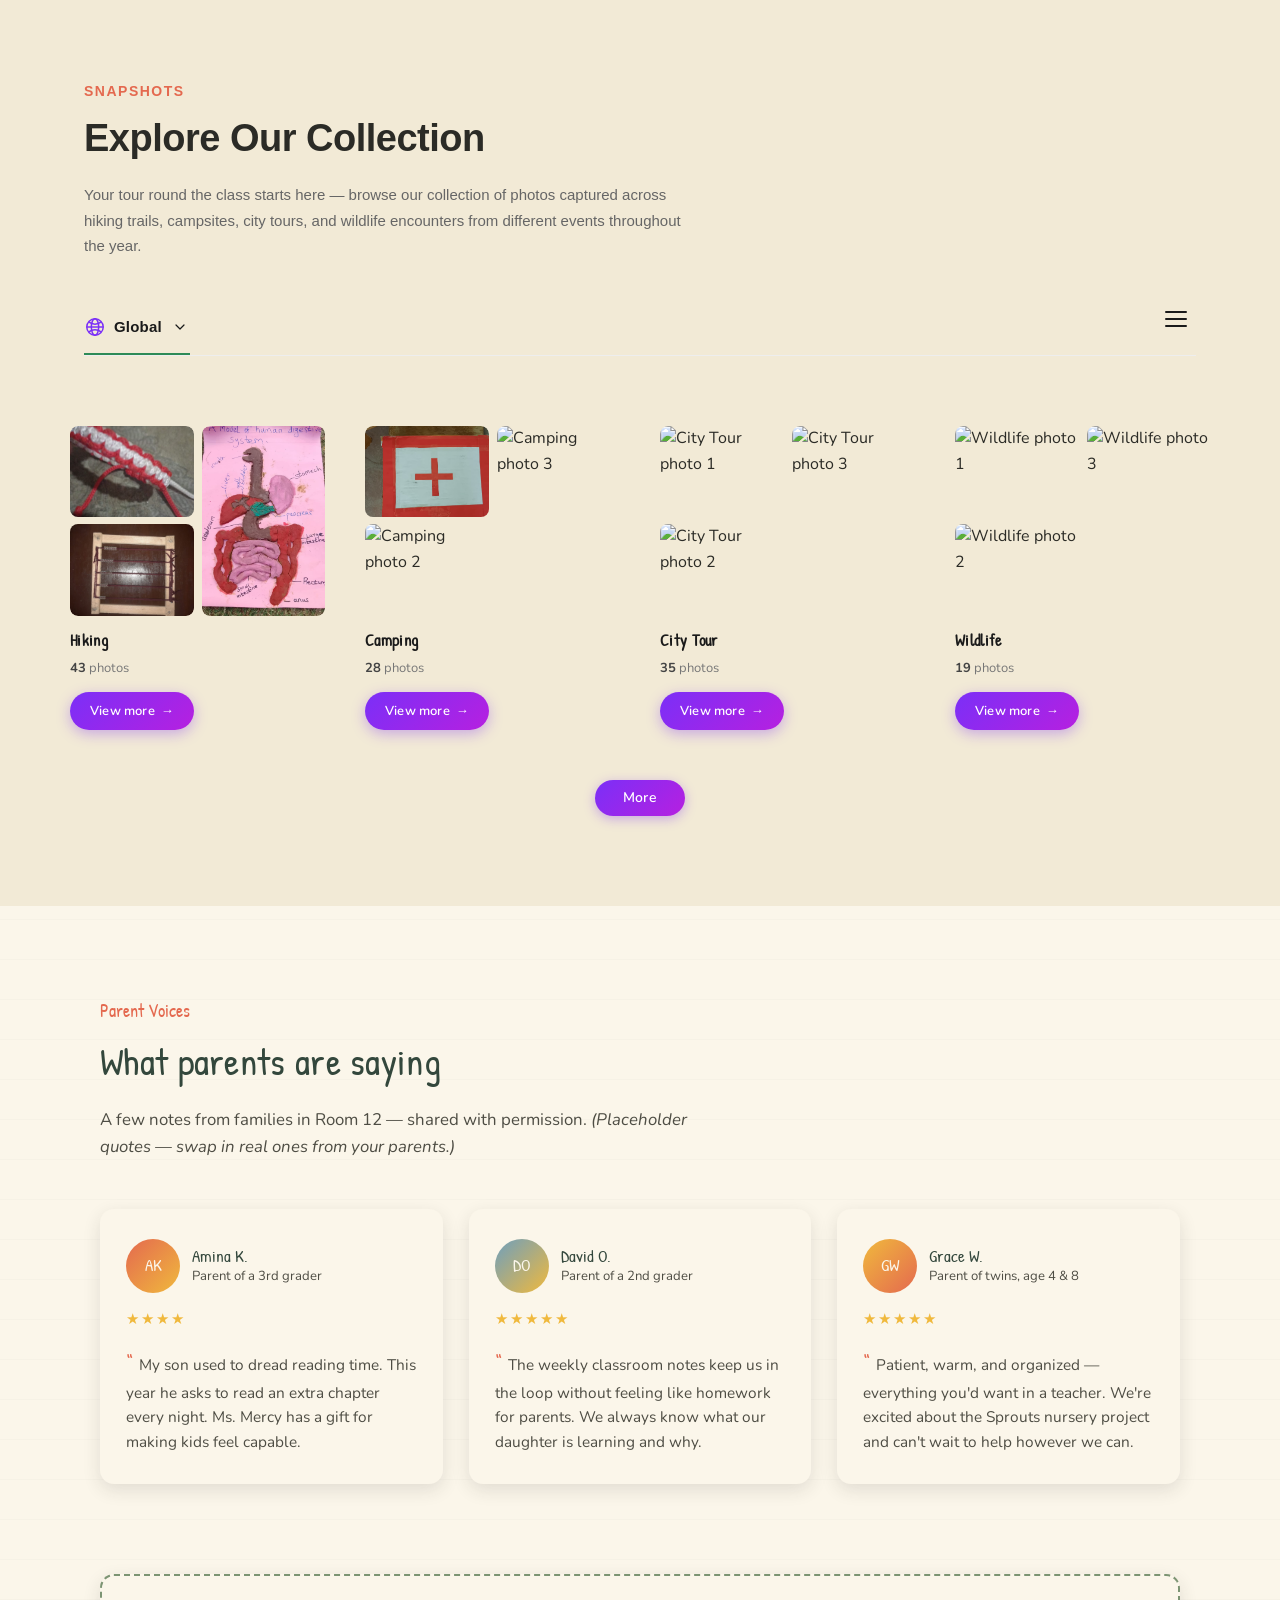
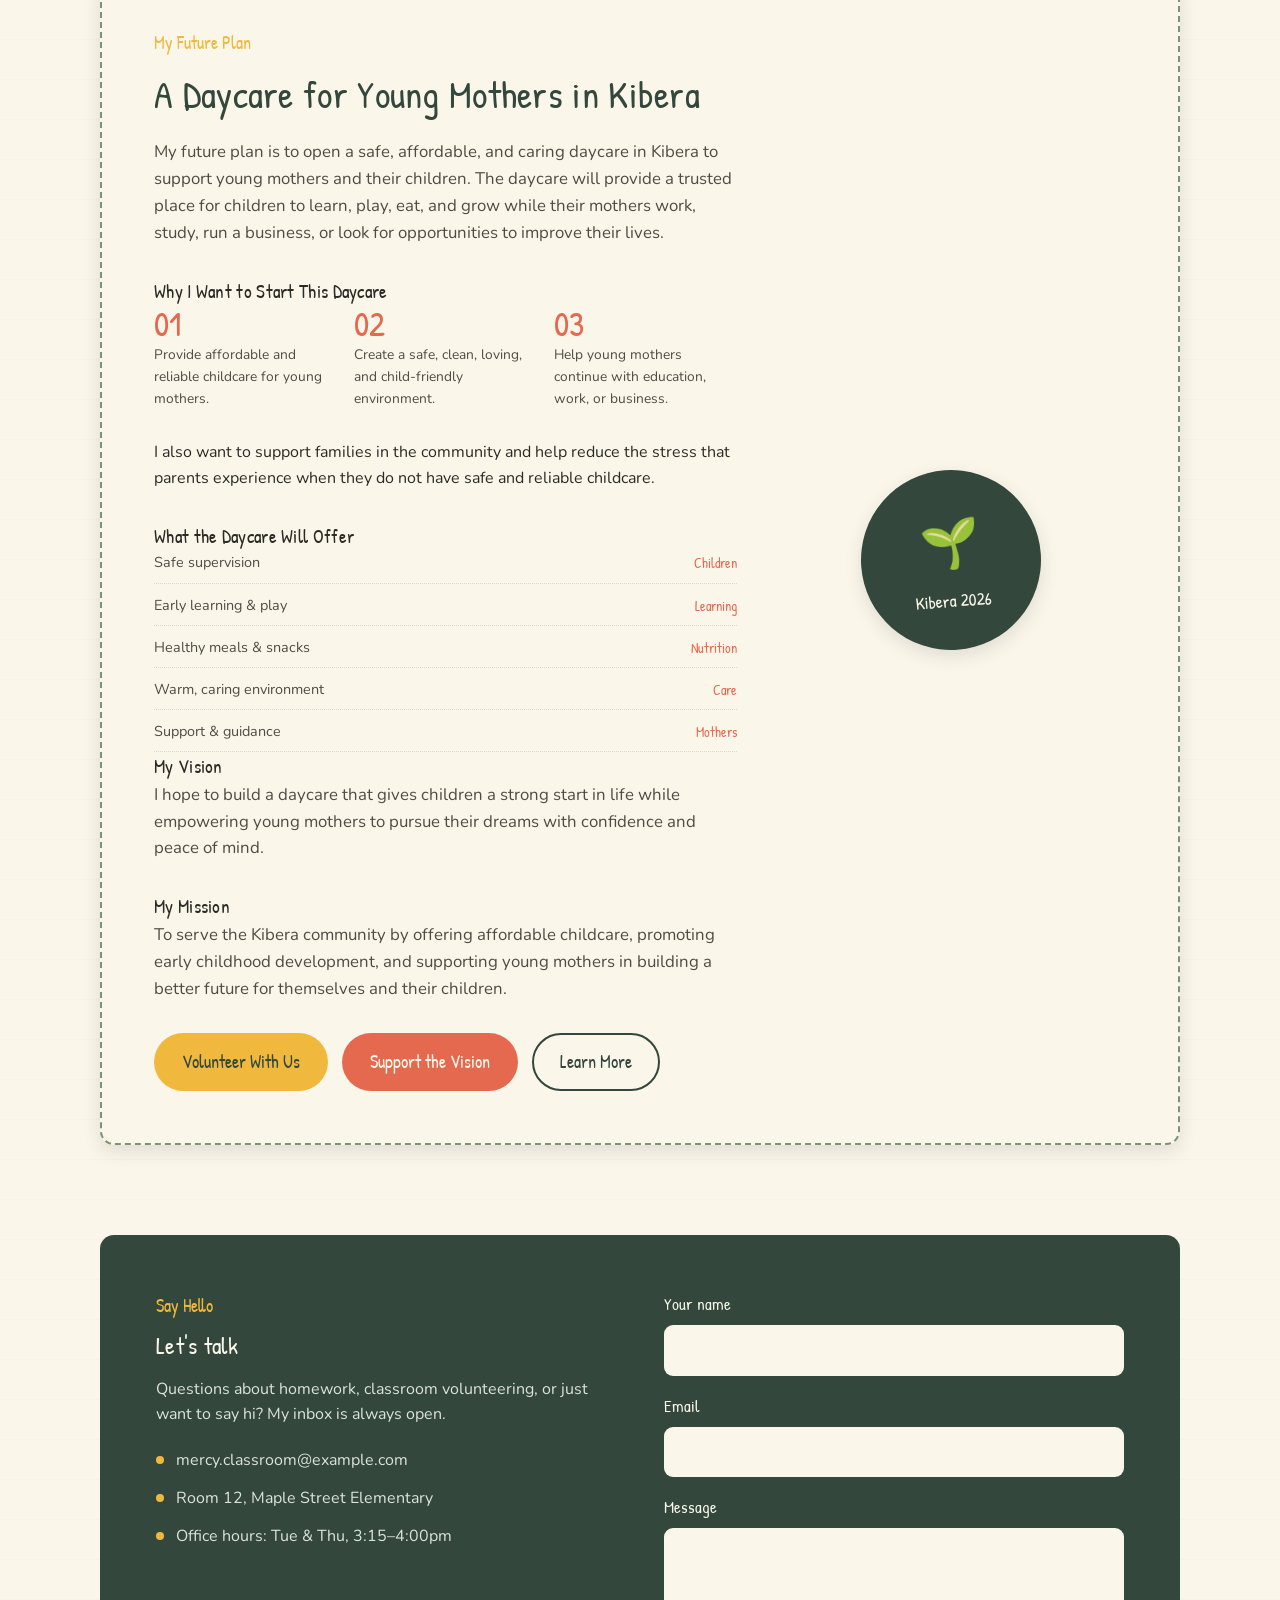
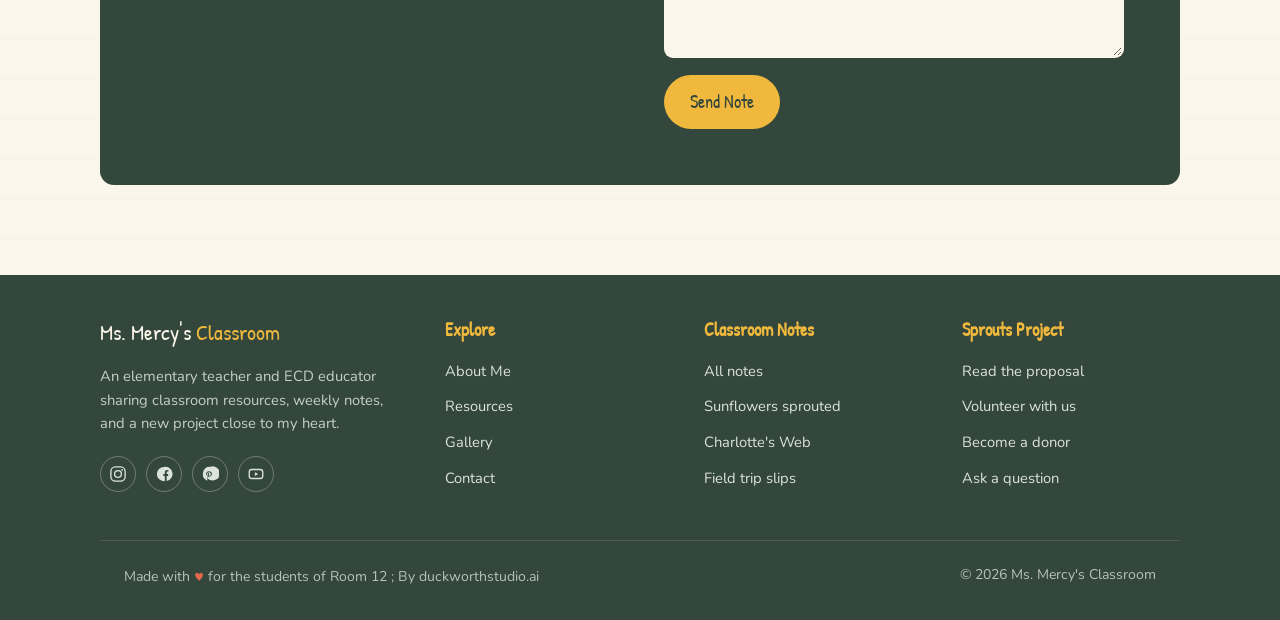
==== commit 352c1415: "ertyu" ====
--- a/index.html
+++ b/index.html
@@ -129,9 +129,9 @@
 
       <ul class="tabs" id="nav-tabs">
 
-        <li>
+        <!-- <li>
           <a href="#top">Home</a>
-        </li>
+        </li> -->
         <li>
           <a href="#about">About</a>
         </li>
@@ -141,11 +141,11 @@
         </li>
 
         <li>
-          <a href="#project">Sprouts Project</a>
-        </li>
-
-        <li>
-          <a href="blogg.html">Blog</a>
+          <a href="#project">Class Projects</a>
+        </li>
+
+        <li>
+          <a href="blog.html">Blog</a>
         </li>
 
         <li>
@@ -176,7 +176,7 @@
       <div class="hero-content">
 
         <span class="hero-eyebrow">
-          Room 12 · Third Grade · ECD-Trained Elementary Teacher
+          Room 12 · Lower Primary & Pre-Primary· ECD-Trained Elementary Teacher
         </span>
 
         <h1>
@@ -288,7 +288,7 @@
             </span>
 
             <span class="desc">
-              3rd Grade Teacher, Maple Street Elementary
+              3rd Grade Teacher,Baraka za Ibrahim School
             </span>
           </li>
 
@@ -298,7 +298,7 @@
             </span>
 
             <span class="desc">
-              2nd Grade Teacher, Oakview Primary School
+              2nd Grade Teacher,AIC center
             </span>
           </li>
 
@@ -308,7 +308,7 @@
             </span>
 
             <span class="desc">
-              B.A. in Elementary Education, minor in Child Psychology
+             volunteer
             </span>
           </li>
 
@@ -318,7 +318,7 @@
             </span>
 
             <span class="desc">
-              Student Teacher & Reading Tutor, Lincoln Elementary
+              Student Teacher & Reading Tutor, online tutor
             </span>
           </li>
 
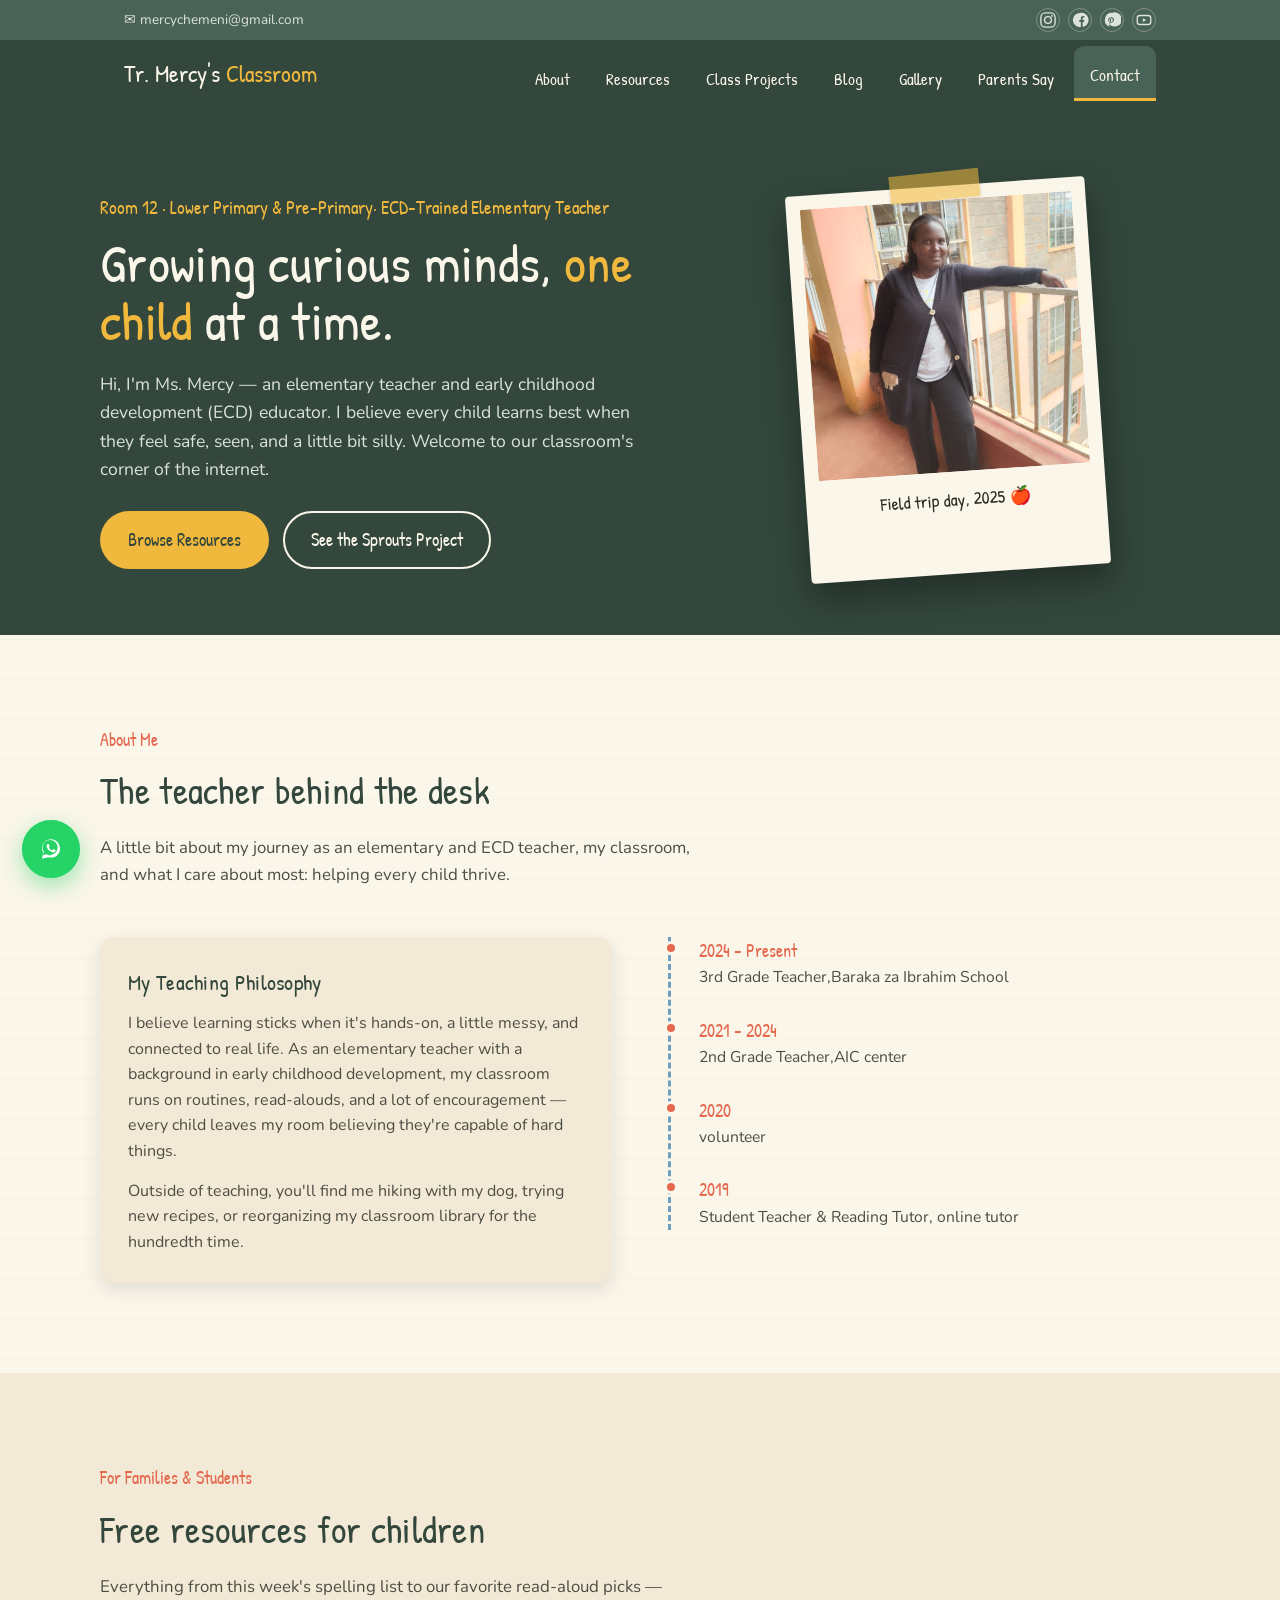
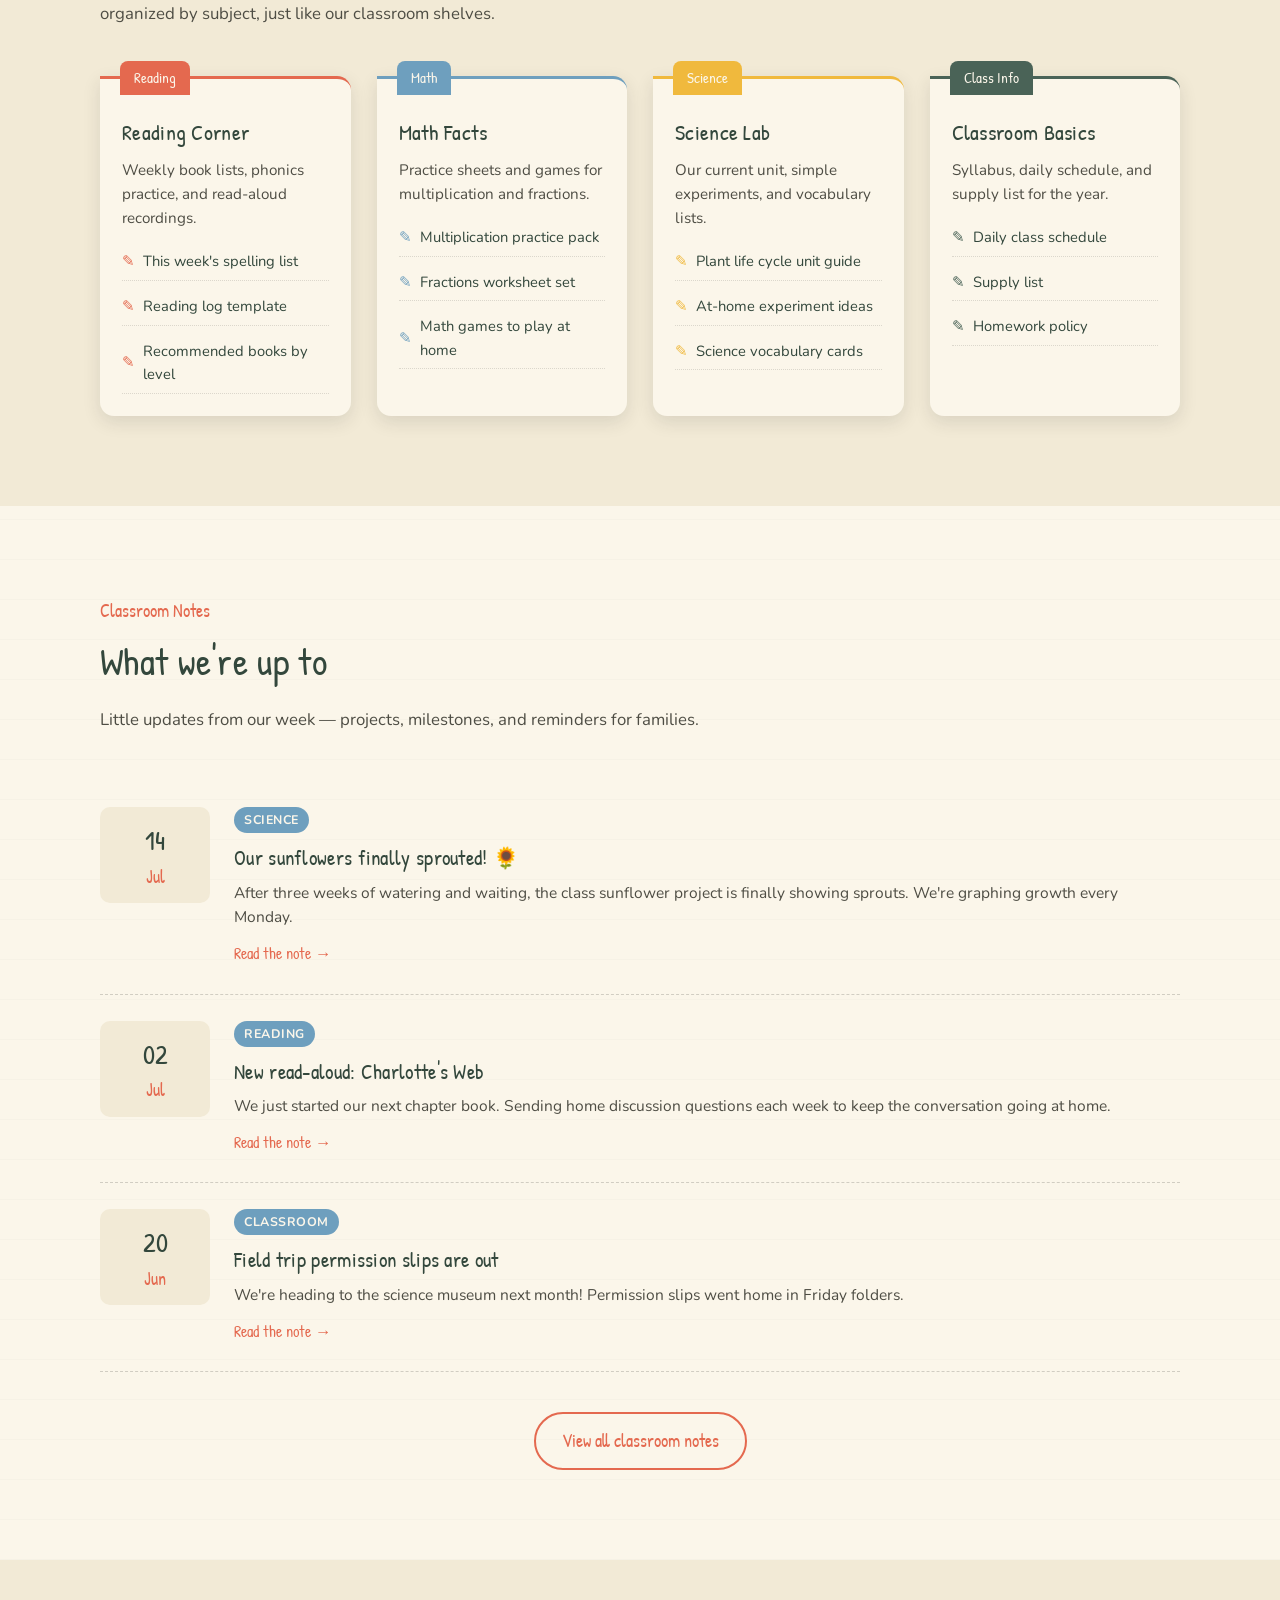
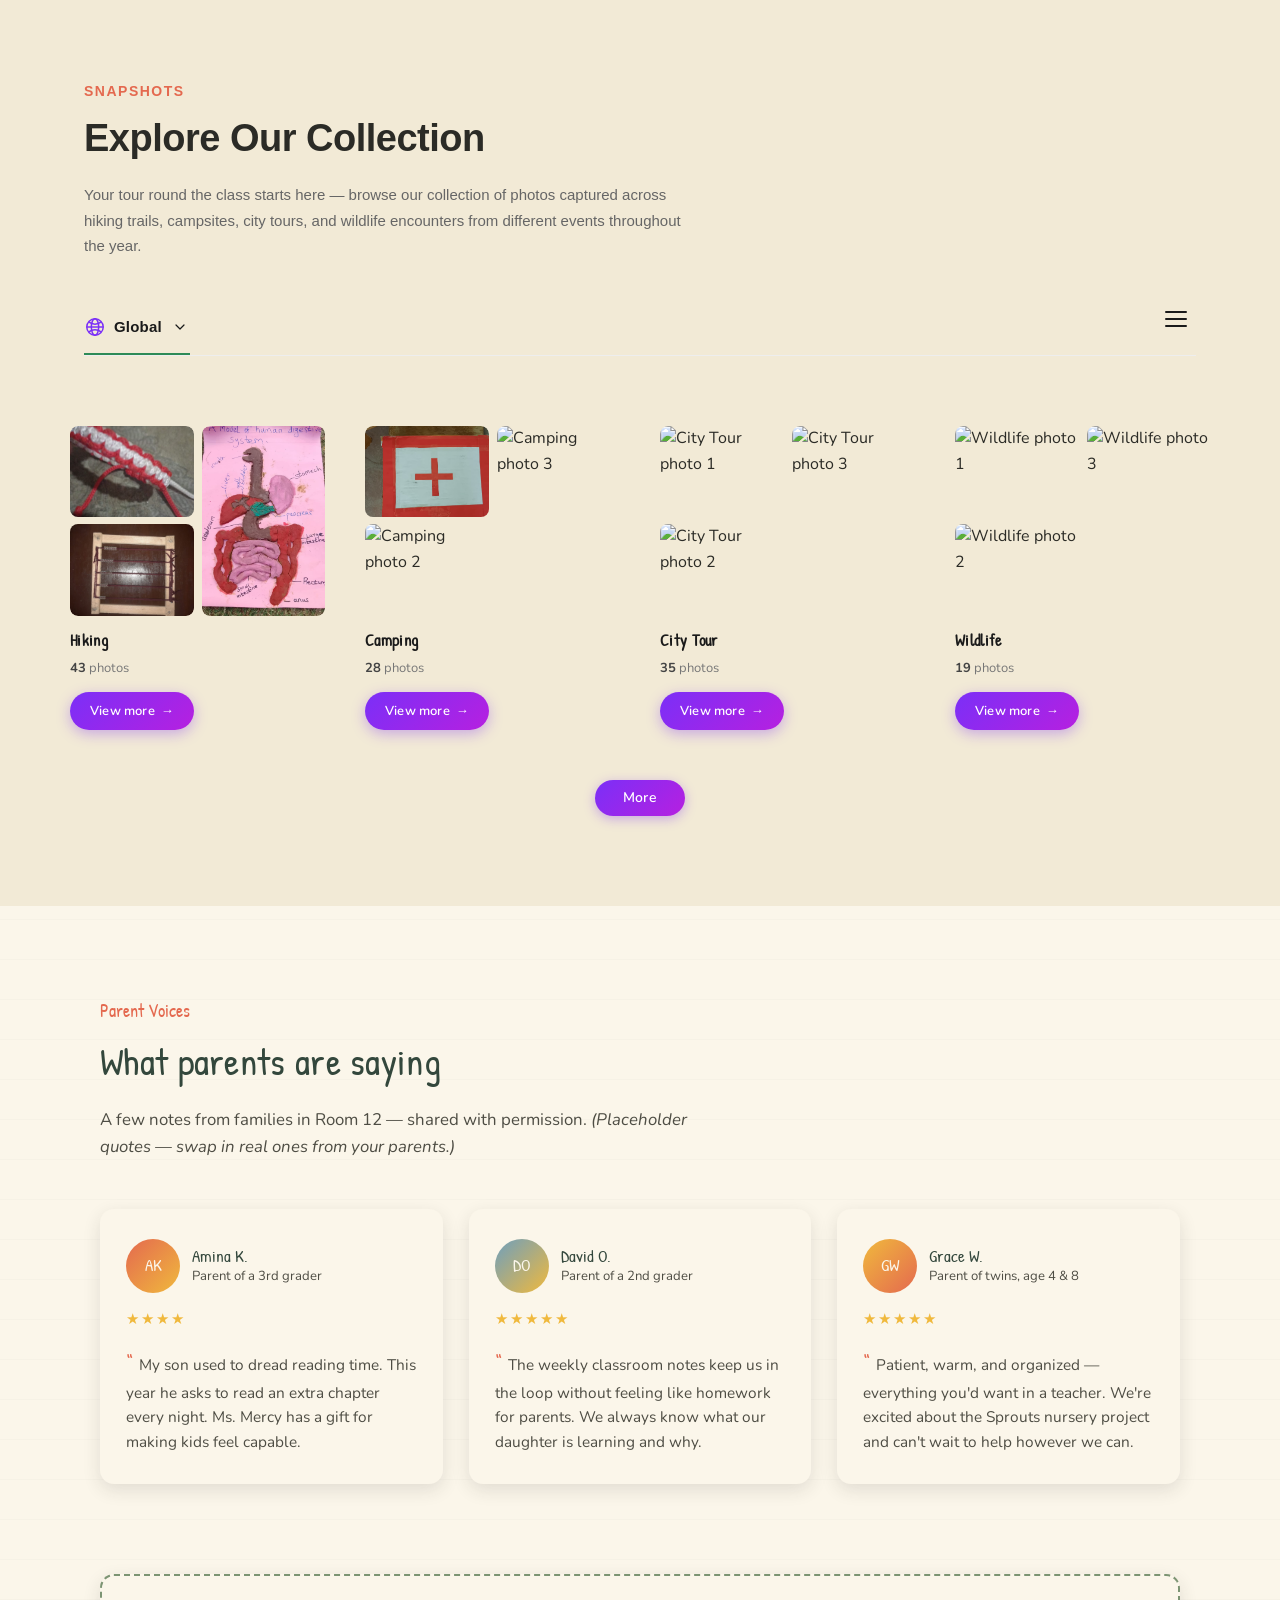
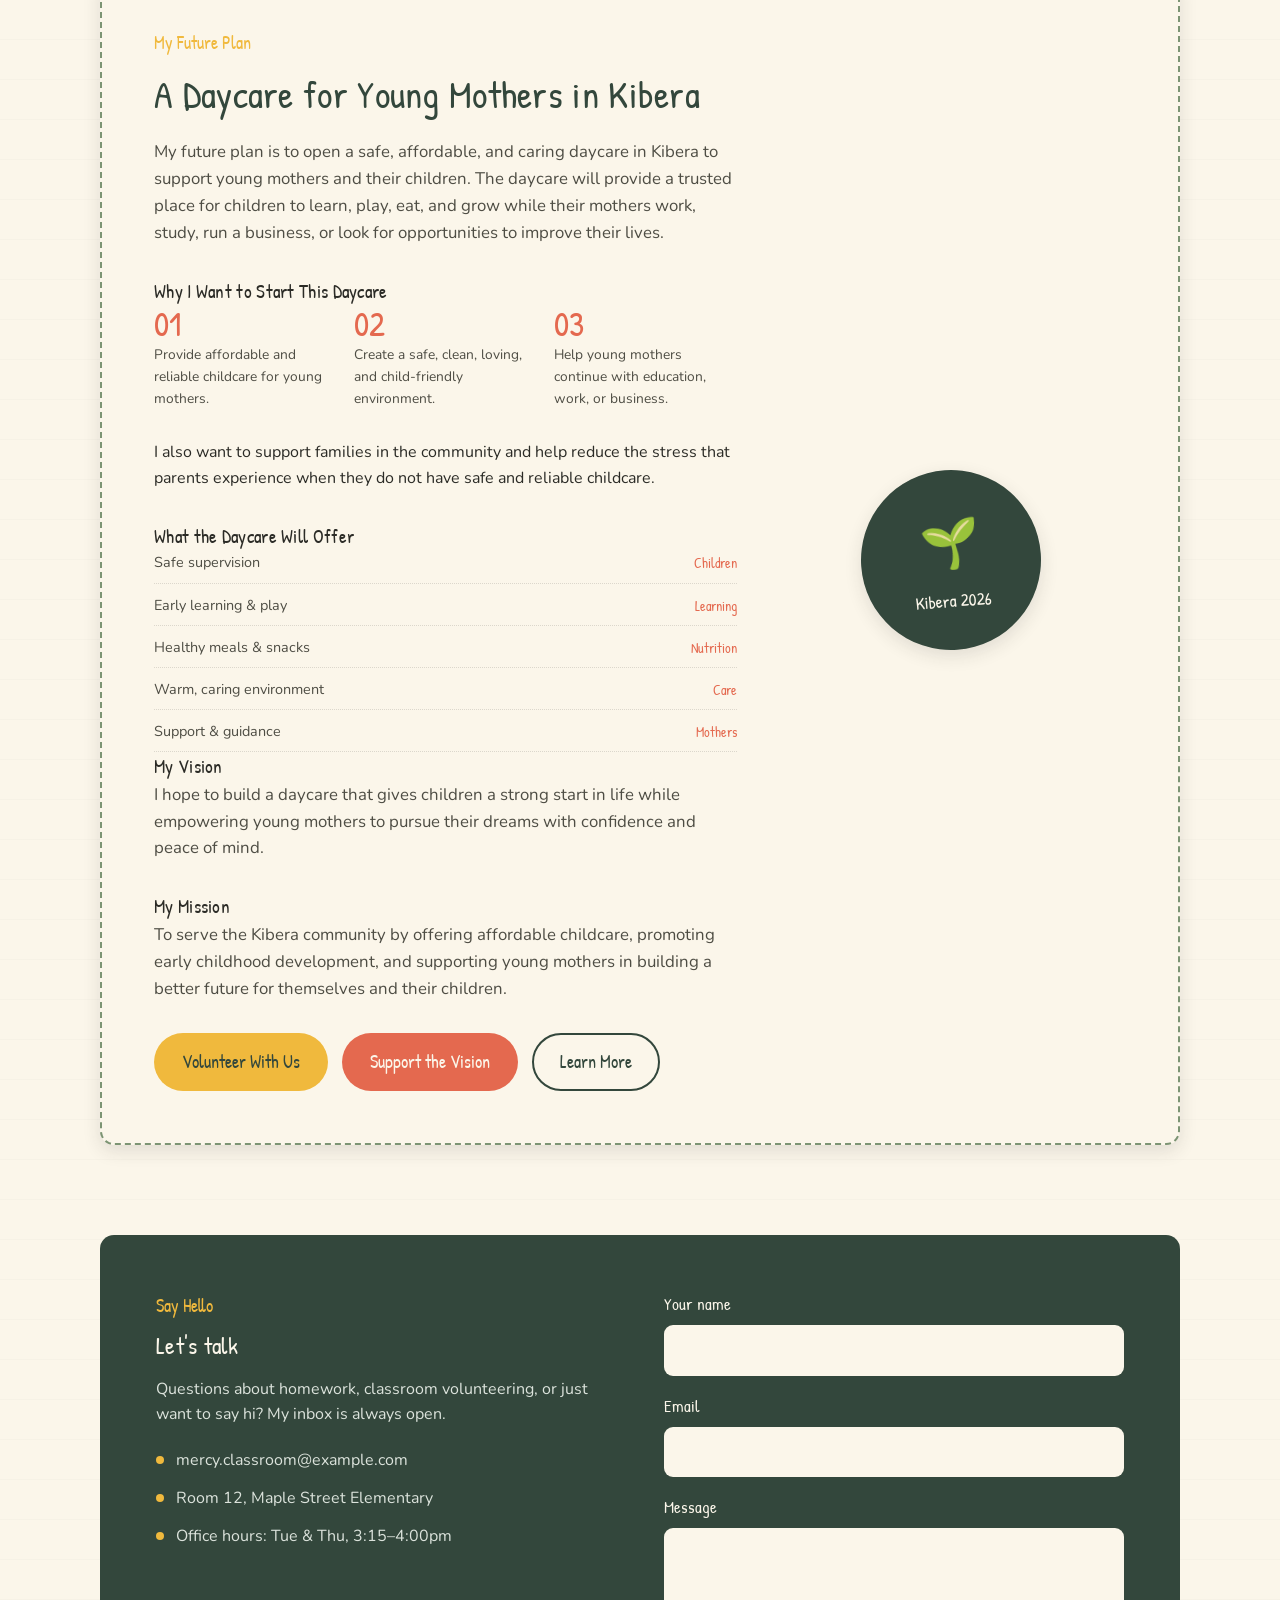
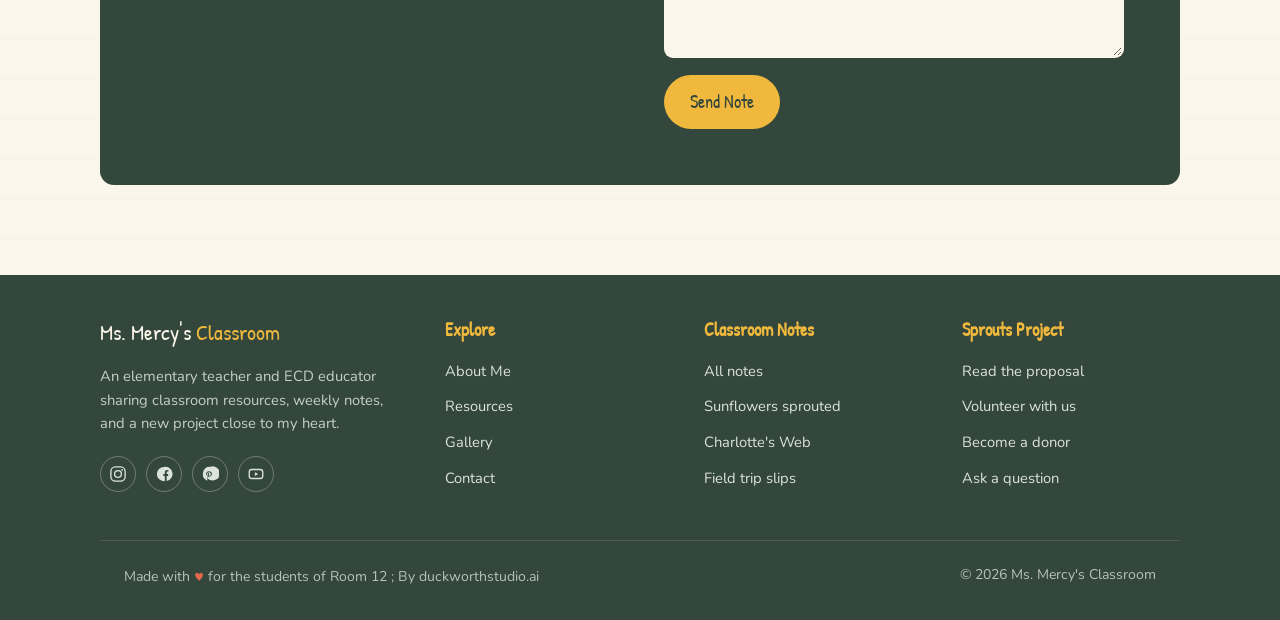
==== commit 4e8c1dbe: "rtyu0987" ====
--- a/index.html
+++ b/index.html
@@ -214,10 +214,10 @@
         <div
           class="photo"
           role="img"
-          src="/port.mgs/tr.mercy3.jpg"
+          src="./port.mgs/tr.mercy3.jpg"
           aria-label="Placeholder photo of Ms. Mercy"
         >
-        <img src="/port.mgs/tr.mercy3.jpg" alt="">
+        <img src="./port.mgs/tr.mercy3.jpg" alt="">
           Photo of
           <br>
           Ms. Mercy
